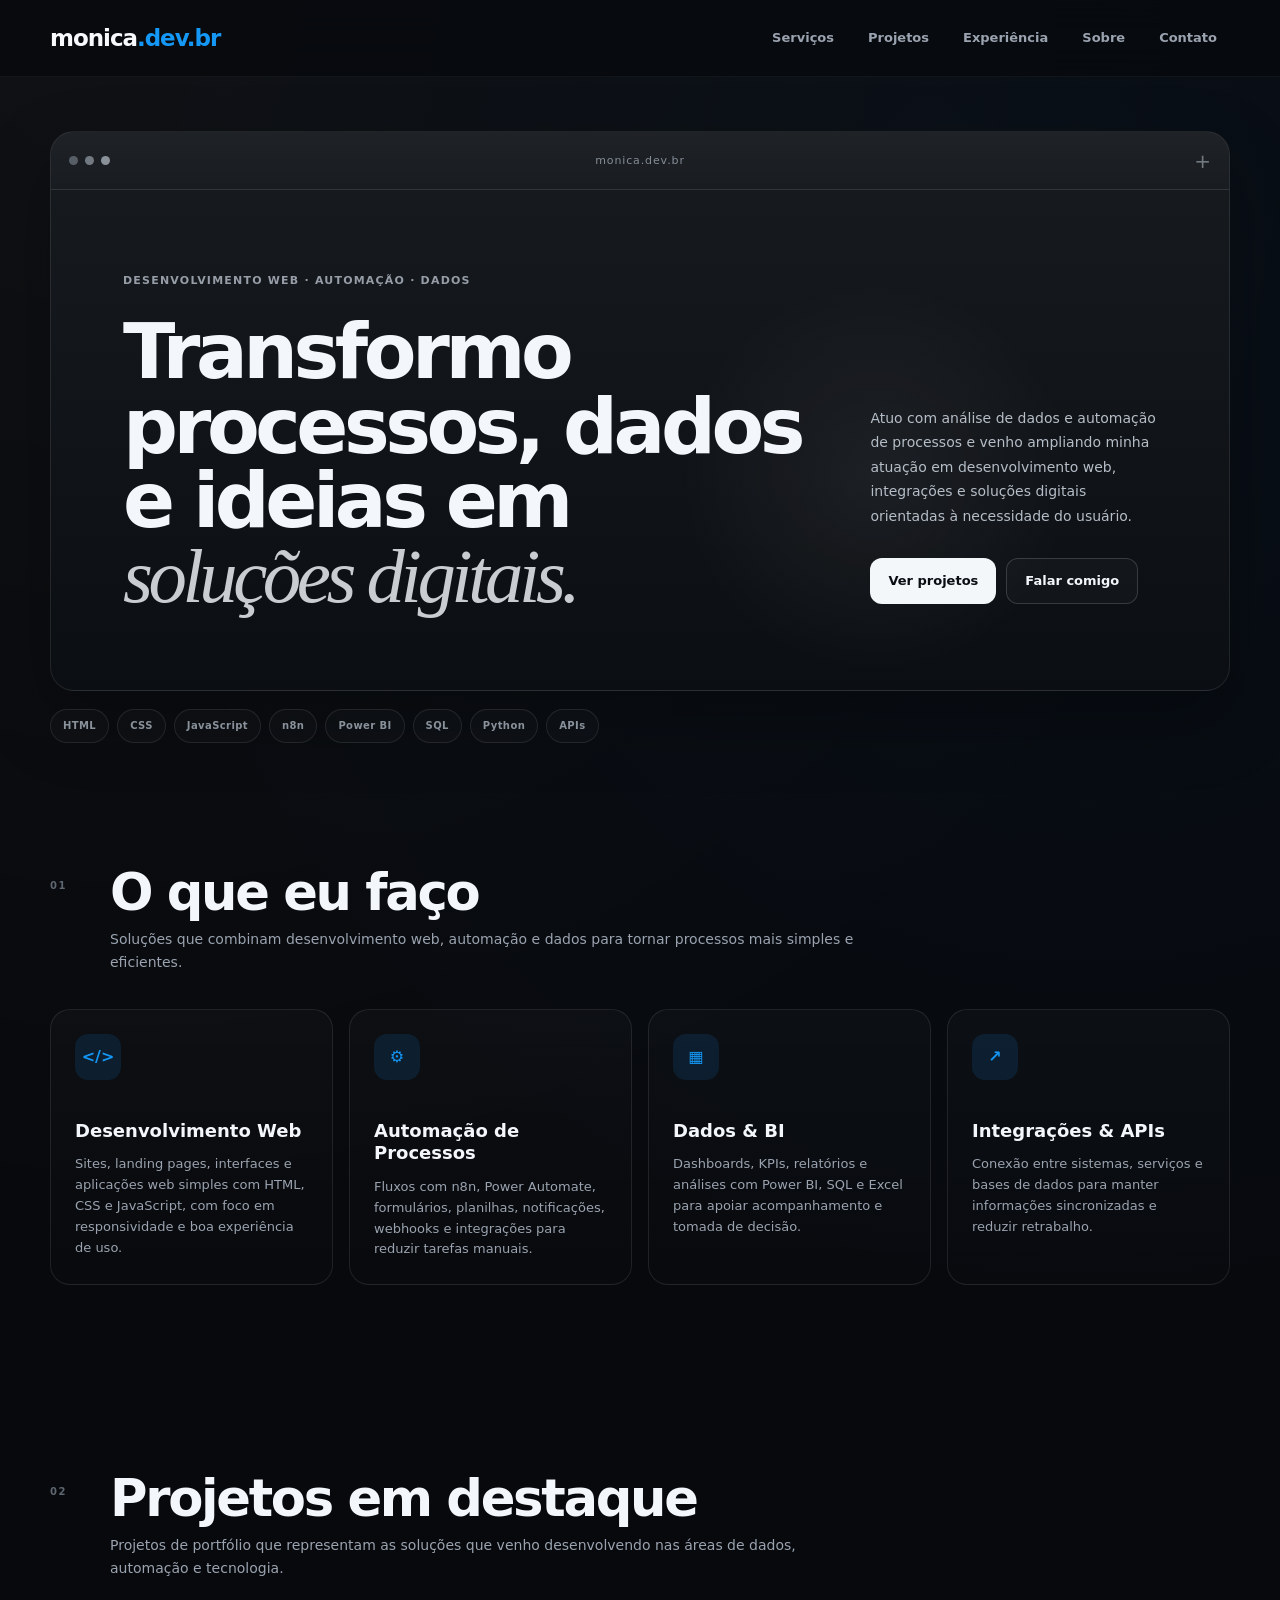
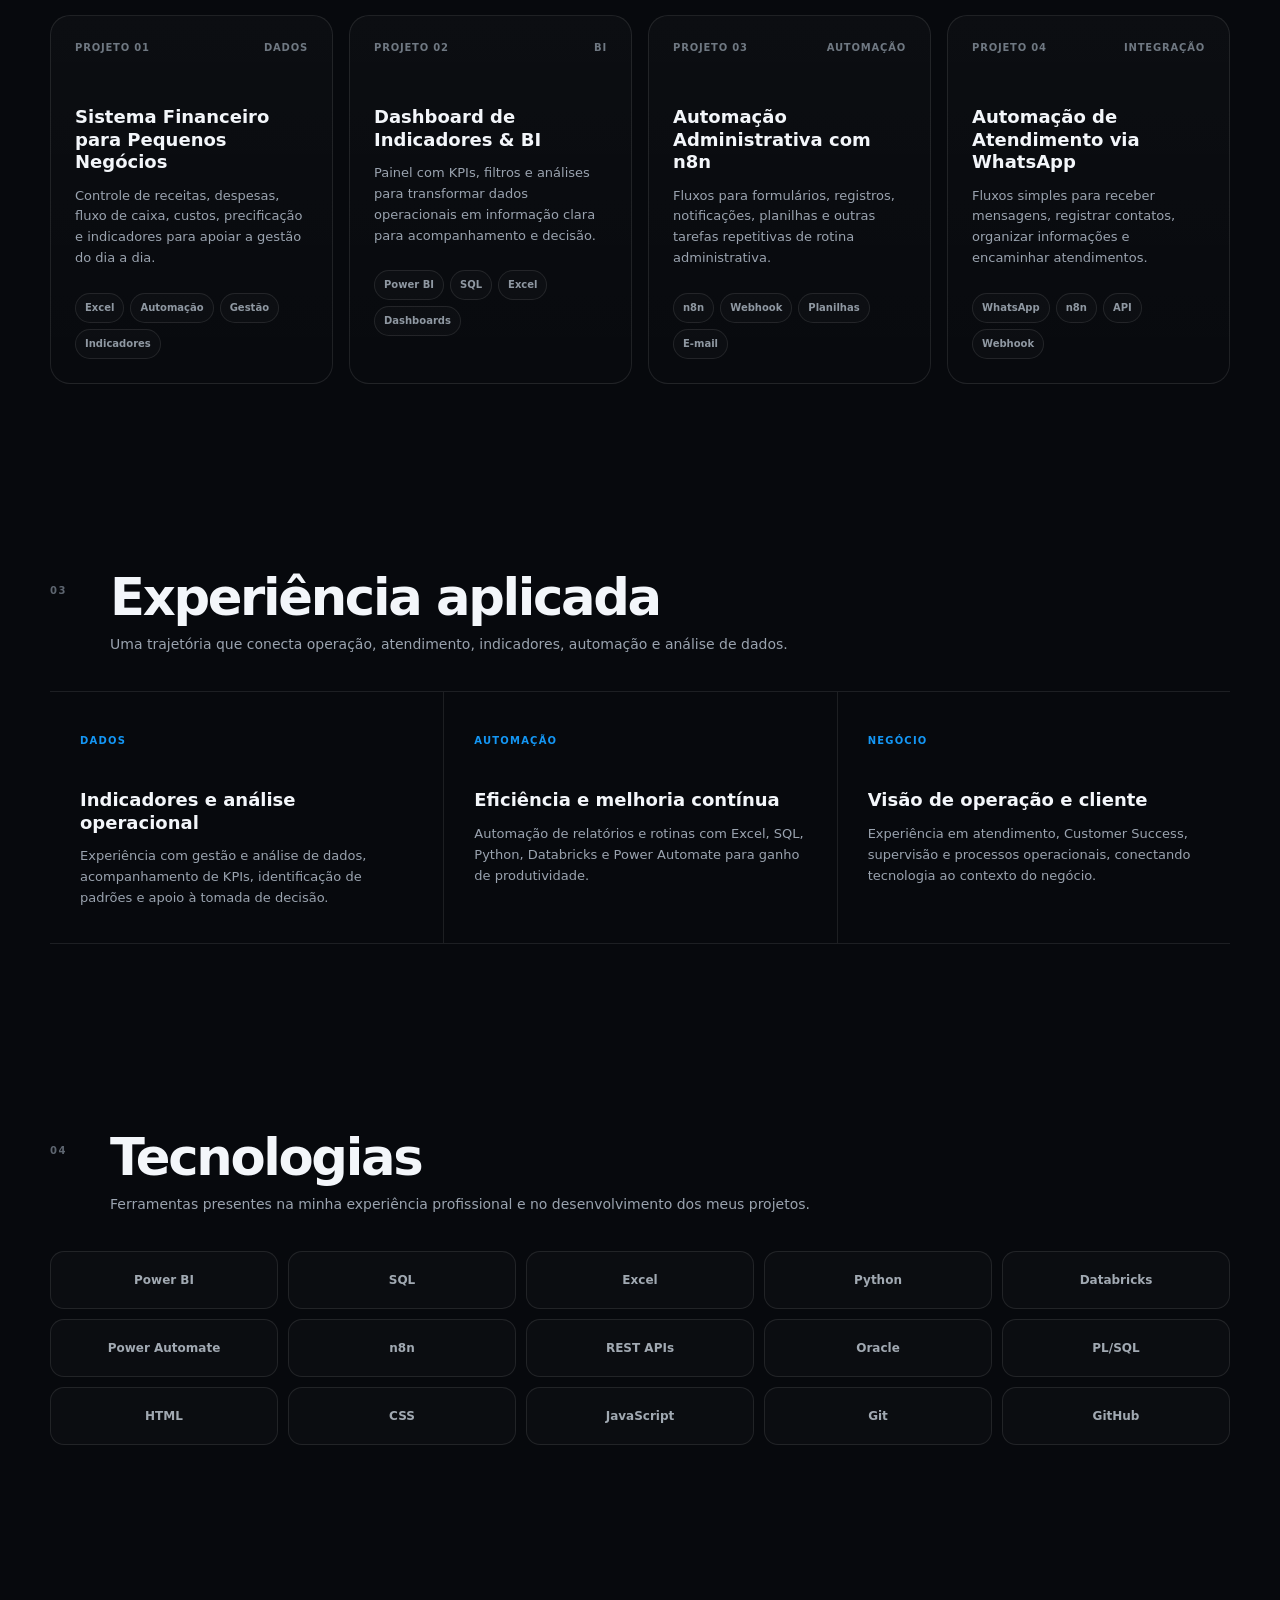
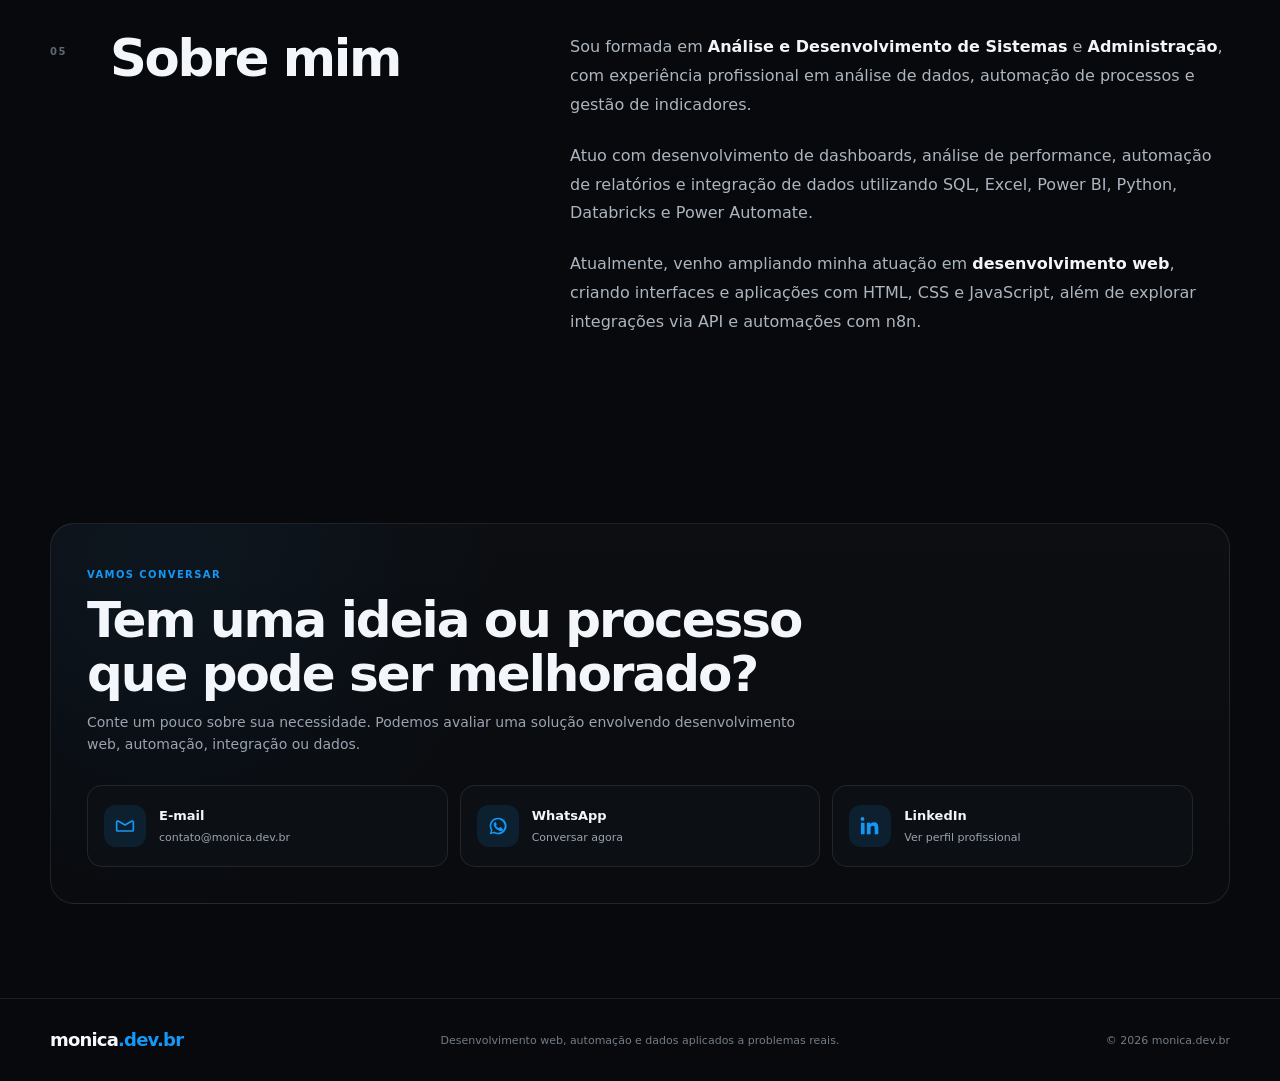
==== index.html @ d9916e22 "Add files via upload" ====
<!doctype html>
<html lang="pt-BR">
<head>
  <meta charset="utf-8">
  <meta name="viewport" content="width=device-width, initial-scale=1">
  <meta name="theme-color" content="#07090d">
  <meta name="description" content="Portfólio de Monica Ribeiro — desenvolvimento web, automação, dados, BI e integrações digitais.">
  <meta name="robots" content="index,follow">
  <meta property="og:title" content="monica.dev.br — Desenvolvimento Web, Automação & Dados">
  <meta property="og:description" content="Soluções digitais com desenvolvimento web, automação, dados e integrações.">
  <meta property="og:type" content="website">
  <meta property="og:url" content="https://monica.dev.br/">
  <title>monica.dev.br — Desenvolvimento Web, Automação & Dados</title>
  <link rel="icon" href="assets/favicon.svg" type="image/svg+xml">
  <link rel="stylesheet" href="styles.css">
</head>

<body>
  <header class="site-header">
    <div class="container nav-wrap">
      <a class="logo" href="#inicio" aria-label="monica.dev.br">
        <span>monica</span><strong>.dev.br</strong>
      </a>

      <nav class="nav" aria-label="Navegação principal">
        <a href="#servicos">Serviços</a>
        <a href="#projetos">Projetos</a>
        <a href="#experiencia">Experiência</a>
        <a href="#sobre">Sobre</a>
        <a href="#contato">Contato</a>
      </nav>

      <button class="menu-button" type="button" aria-label="Abrir menu" aria-expanded="false">
        <span></span><span></span>
      </button>
    </div>
  </header>

  <main>
    <section class="hero" id="inicio">
      <div class="container">
        <div class="hero-shell">
          <div class="hero-topbar">
            <div class="window-dots" aria-hidden="true">
              <span></span><span></span><span></span>
            </div>
            <span class="hero-domain">monica.dev.br</span>
            <span class="hero-symbol">+</span>
          </div>

          <div class="hero-content">
            <div class="hero-copy">
              <span class="eyebrow">DESENVOLVIMENTO WEB · AUTOMAÇÃO · DADOS</span>
              <h1>Transformo processos, dados e ideias em <em>soluções digitais.</em></h1>
            </div>

            <div class="hero-side">
              <p>
                Atuo com análise de dados e automação de processos e venho ampliando
                minha atuação em desenvolvimento web, integrações e soluções digitais
                orientadas à necessidade do usuário.
              </p>

              <div class="hero-actions">
                <a class="button primary" href="#projetos">Ver projetos</a>
                <a class="button secondary" href="#contato">Falar comigo</a>
              </div>
            </div>
          </div>
        </div>

        <div class="tech-strip" aria-label="Tecnologias principais">
          <span>HTML</span>
          <span>CSS</span>
          <span>JavaScript</span>
          <span>n8n</span>
          <span>Power BI</span>
          <span>SQL</span>
          <span>Python</span>
          <span>APIs</span>
        </div>
      </div>
    </section>

    <section class="section" id="servicos">
      <div class="container">
        <div class="section-heading">
          <span class="section-number">01</span>
          <div>
            <h2>O que eu faço</h2>
            <p>
              Soluções que combinam desenvolvimento web, automação e dados
              para tornar processos mais simples e eficientes.
            </p>
          </div>
        </div>

        <div class="service-grid">
          <article class="service-card">
            <div class="service-icon">&lt;/&gt;</div>
            <h3>Desenvolvimento Web</h3>
            <p>
              Sites, landing pages, interfaces e aplicações web simples com HTML,
              CSS e JavaScript, com foco em responsividade e boa experiência de uso.
            </p>
          </article>

          <article class="service-card">
            <div class="service-icon">⚙</div>
            <h3>Automação de Processos</h3>
            <p>
              Fluxos com n8n, Power Automate, formulários, planilhas, notificações,
              webhooks e integrações para reduzir tarefas manuais.
            </p>
          </article>

          <article class="service-card">
            <div class="service-icon">▦</div>
            <h3>Dados & BI</h3>
            <p>
              Dashboards, KPIs, relatórios e análises com Power BI, SQL e Excel
              para apoiar acompanhamento e tomada de decisão.
            </p>
          </article>

          <article class="service-card">
            <div class="service-icon">↗</div>
            <h3>Integrações & APIs</h3>
            <p>
              Conexão entre sistemas, serviços e bases de dados para manter
              informações sincronizadas e reduzir retrabalho.
            </p>
          </article>
        </div>
      </div>
    </section>

    <section class="section" id="projetos">
      <div class="container">
        <div class="section-heading">
          <span class="section-number">02</span>
          <div>
            <h2>Projetos em destaque</h2>
            <p>
              Projetos de portfólio que representam as soluções que venho
              desenvolvendo nas áreas de dados, automação e tecnologia.
            </p>
          </div>
        </div>

        <div class="project-grid">
          <article class="project-card">
            <div class="project-meta">
              <span>Projeto 01</span>
              <span>Dados</span>
            </div>
            <h3>Sistema Financeiro para Pequenos Negócios</h3>
            <p>
              Controle de receitas, despesas, fluxo de caixa, custos,
              precificação e indicadores para apoiar a gestão do dia a dia.
            </p>
            <div class="tags">
              <span>Excel</span><span>Automação</span><span>Gestão</span><span>Indicadores</span>
            </div>
          </article>

          <article class="project-card">
            <div class="project-meta">
              <span>Projeto 02</span>
              <span>BI</span>
            </div>
            <h3>Dashboard de Indicadores & BI</h3>
            <p>
              Painel com KPIs, filtros e análises para transformar dados
              operacionais em informação clara para acompanhamento e decisão.
            </p>
            <div class="tags">
              <span>Power BI</span><span>SQL</span><span>Excel</span><span>Dashboards</span>
            </div>
          </article>

          <article class="project-card">
            <div class="project-meta">
              <span>Projeto 03</span>
              <span>Automação</span>
            </div>
            <h3>Automação Administrativa com n8n</h3>
            <p>
              Fluxos para formulários, registros, notificações, planilhas
              e outras tarefas repetitivas de rotina administrativa.
            </p>
            <div class="tags">
              <span>n8n</span><span>Webhook</span><span>Planilhas</span><span>E-mail</span>
            </div>
          </article>

          <article class="project-card">
            <div class="project-meta">
              <span>Projeto 04</span>
              <span>Integração</span>
            </div>
            <h3>Automação de Atendimento via WhatsApp</h3>
            <p>
              Fluxos simples para receber mensagens, registrar contatos,
              organizar informações e encaminhar atendimentos.
            </p>
            <div class="tags">
              <span>WhatsApp</span><span>n8n</span><span>API</span><span>Webhook</span>
            </div>
          </article>
        </div>
      </div>
    </section>

    <section class="section" id="experiencia">
      <div class="container">
        <div class="section-heading">
          <span class="section-number">03</span>
          <div>
            <h2>Experiência aplicada</h2>
            <p>
              Uma trajetória que conecta operação, atendimento,
              indicadores, automação e análise de dados.
            </p>
          </div>
        </div>

        <div class="experience-grid">
          <article>
            <span class="experience-label">Dados</span>
            <h3>Indicadores e análise operacional</h3>
            <p>
              Experiência com gestão e análise de dados, acompanhamento de KPIs,
              identificação de padrões e apoio à tomada de decisão.
            </p>
          </article>

          <article>
            <span class="experience-label">Automação</span>
            <h3>Eficiência e melhoria contínua</h3>
            <p>
              Automação de relatórios e rotinas com Excel, SQL, Python,
              Databricks e Power Automate para ganho de produtividade.
            </p>
          </article>

          <article>
            <span class="experience-label">Negócio</span>
            <h3>Visão de operação e cliente</h3>
            <p>
              Experiência em atendimento, Customer Success, supervisão
              e processos operacionais, conectando tecnologia ao contexto do negócio.
            </p>
          </article>
        </div>
      </div>
    </section>

    <section class="section" id="tecnologias">
      <div class="container">
        <div class="section-heading">
          <span class="section-number">04</span>
          <div>
            <h2>Tecnologias</h2>
            <p>
              Ferramentas presentes na minha experiência profissional
              e no desenvolvimento dos meus projetos.
            </p>
          </div>
        </div>

        <div class="tech-grid">
          <span>Power BI</span>
          <span>SQL</span>
          <span>Excel</span>
          <span>Python</span>
          <span>Databricks</span>
          <span>Power Automate</span>
          <span>n8n</span>
          <span>REST APIs</span>
          <span>Oracle</span>
          <span>PL/SQL</span>
          <span>HTML</span>
          <span>CSS</span>
          <span>JavaScript</span>
          <span>Git</span>
          <span>GitHub</span>
        </div>
      </div>
    </section>

    <section class="section" id="sobre">
      <div class="container about-grid">
        <div class="section-heading about-heading">
          <span class="section-number">05</span>
          <div>
            <h2>Sobre mim</h2>
          </div>
        </div>

        <div class="about-copy">
          <p>
            Sou formada em <strong>Análise e Desenvolvimento de Sistemas</strong>
            e <strong>Administração</strong>, com experiência profissional em análise
            de dados, automação de processos e gestão de indicadores.
          </p>

          <p>
            Atuo com desenvolvimento de dashboards, análise de performance,
            automação de relatórios e integração de dados utilizando SQL, Excel,
            Power BI, Python, Databricks e Power Automate.
          </p>

          <p>
            Atualmente, venho ampliando minha atuação em
            <strong>desenvolvimento web</strong>, criando interfaces e aplicações
            com HTML, CSS e JavaScript, além de explorar integrações via API
            e automações com n8n.
          </p>
        </div>
      </div>
    </section>

    <section class="section contact-section" id="contato">
      <div class="container">
        <div class="contact-panel">
          <div class="contact-copy">
            <span class="contact-kicker">VAMOS CONVERSAR</span>
            <h2>Tem uma ideia ou processo que pode ser melhorado?</h2>
            <p>
              Conte um pouco sobre sua necessidade. Podemos avaliar uma solução
              envolvendo desenvolvimento web, automação, integração ou dados.
            </p>
          </div>

          <div class="contact-grid">
            <a class="contact-card" href="mailto:contato@monica.dev.br">
              <span class="contact-icon" aria-hidden="true">
                <svg viewBox="0 0 24 24">
                  <path d="M3 5h18a2 2 0 0 1 2 2v10a2 2 0 0 1-2 2H3a2 2 0 0 1-2-2V7a2 2 0 0 1 2-2Zm9 7L3.8 7.1a.5.5 0 0 0-.8.4V17h18V7.5a.5.5 0 0 0-.8-.4L12 12Zm0-2.3L19.8 5H4.2L12 9.7Z"/>
                </svg>
              </span>
              <span>
                <strong>E-mail</strong>
                <small>contato@monica.dev.br</small>
              </span>
            </a>

            <a class="contact-card" href="https://wa.me/5511998939919" target="_blank" rel="noopener noreferrer">
              <span class="contact-icon" aria-hidden="true">
                <svg viewBox="0 0 24 24">
                  <path d="M12 2a9.9 9.9 0 0 0-8.5 15L2 22l5.2-1.4A10 10 0 1 0 12 2Zm0 18a8 8 0 0 1-4.1-1.1l-.3-.2-3 .8.8-2.9-.2-.3A8 8 0 1 1 12 20Zm4.4-6c-.2-.1-1.4-.7-1.7-.8-.2-.1-.4-.1-.6.2-.2.3-.6.8-.8 1-.1.2-.3.2-.5.1-.2-.1-1-.4-1.9-1.2-.7-.6-1.2-1.4-1.3-1.6-.1-.2 0-.4.1-.5l.4-.4.3-.5c.1-.2 0-.4 0-.5l-.8-1.9c-.2-.5-.4-.4-.6-.4h-.5c-.2 0-.5.1-.7.3-.2.3-1 1-1 2.4s1 2.8 1.1 3c.1.2 2 3 4.8 4.2.7.3 1.2.5 1.6.6.7.2 1.3.2 1.8.1.6-.1 1.4-.6 1.6-1.1.2-.6.2-1 .1-1.1-.1-.1-.3-.2-.5-.3Z"/>
                </svg>
              </span>
              <span>
                <strong>WhatsApp</strong>
                <small>Conversar agora</small>
              </span>
            </a>

            <a class="contact-card" href="https://www.linkedin.com/in/monicaprribeiro" target="_blank" rel="noopener noreferrer">
              <span class="contact-icon" aria-hidden="true">
                <svg viewBox="0 0 24 24">
                  <path d="M5.3 3.5A2.3 2.3 0 1 1 .7 3.5a2.3 2.3 0 0 1 4.6 0ZM1.1 8h4.4v14H1.1V8Zm7.1 0h4.2v1.9h.1c.6-1.1 2-2.3 4.2-2.3 4.5 0 5.3 3 5.3 6.8V22h-4.4v-6.7c0-1.6 0-3.7-2.3-3.7s-2.6 1.8-2.6 3.6V22H8.2V8Z"/>
                </svg>
              </span>
              <span>
                <strong>LinkedIn</strong>
                <small>Ver perfil profissional</small>
              </span>
            </a>
          </div>
        </div>
      </div>
    </section>
  </main>

  <footer class="site-footer">
    <div class="container footer-wrap">
      <a class="logo footer-logo" href="#inicio">
        <span>monica</span><strong>.dev.br</strong>
      </a>

      <p>Desenvolvimento web, automação e dados aplicados a problemas reais.</p>
      <p>© <span id="year"></span> monica.dev.br</p>
    </div>
  </footer>

  <script src="script.js"></script>
</body>
</html>
---- styles.css ----
:root {
  --bg: #07090d;
  --bg-soft: #0c1015;
  --panel: #10151c;
  --panel-2: #131922;
  --text: #f3f6fa;
  --muted: #9aa3af;
  --line: rgba(255, 255, 255, 0.09);
  --line-strong: rgba(255, 255, 255, 0.16);
  --blue: #1497f5;
  --blue-soft: rgba(20, 151, 245, 0.12);
  --radius: 20px;
  --shadow: 0 28px 70px rgba(0, 0, 0, 0.28);
}

* {
  box-sizing: border-box;
}

html {
  scroll-behavior: smooth;
}

body {
  margin: 0;
  font-family: Inter, ui-sans-serif, system-ui, -apple-system, BlinkMacSystemFont, "Segoe UI", sans-serif;
  color: var(--text);
  background:
    radial-gradient(circle at 10% 0%, rgba(255,255,255,.035), transparent 28%),
    radial-gradient(circle at 85% 8%, rgba(20,151,245,.045), transparent 24%),
    var(--bg);
  line-height: 1.6;
}

a {
  color: inherit;
}

img,
svg {
  display: block;
}

.container {
  width: min(1180px, calc(100% - 40px));
  margin-inline: auto;
}

.site-header {
  position: sticky;
  top: 0;
  z-index: 50;
  background: rgba(7, 9, 13, 0.78);
  backdrop-filter: blur(18px);
  border-bottom: 1px solid rgba(255,255,255,.045);
}

.nav-wrap {
  min-height: 76px;
  display: flex;
  align-items: center;
  justify-content: space-between;
  gap: 24px;
}

.logo {
  display: inline-flex;
  align-items: center;
  text-decoration: none;
  font-size: 23px;
  line-height: 1;
  font-weight: 800;
  letter-spacing: -0.045em;
  white-space: nowrap;
}

.logo span {
  color: #f7f9fb;
}

.logo strong {
  color: var(--blue);
}

.nav {
  display: flex;
  align-items: center;
  gap: 8px;
}

.nav a {
  color: var(--muted);
  text-decoration: none;
  padding: 9px 13px;
  border-radius: 999px;
  font-size: 13px;
  font-weight: 700;
  transition: .2s ease;
}

.nav a:hover {
  color: var(--text);
  background: rgba(255,255,255,.055);
}

.menu-button {
  display: none;
  width: 42px;
  height: 42px;
  border: 1px solid var(--line);
  border-radius: 12px;
  background: transparent;
  padding: 0;
}

.menu-button span {
  width: 16px;
  height: 1.5px;
  background: #fff;
  display: block;
  margin: 5px auto;
}

.hero {
  padding: 54px 0 30px;
}

.hero-shell {
  overflow: hidden;
  min-height: 560px;
  border: 1px solid var(--line);
  border-radius: 24px;
  background:
    radial-gradient(circle at 70% 62%, rgba(255,255,255,.055), transparent 22%),
    linear-gradient(180deg, #171a1f 0%, #0b0e12 100%);
  box-shadow: var(--shadow);
}

.hero-topbar {
  height: 58px;
  display: grid;
  grid-template-columns: 1fr auto 1fr;
  align-items: center;
  padding: 0 18px;
  border-bottom: 1px solid var(--line);
  background: linear-gradient(180deg, rgba(255,255,255,.035), rgba(255,255,255,.01));
}

.window-dots {
  display: flex;
  gap: 7px;
}

.window-dots span {
  width: 9px;
  height: 9px;
  border-radius: 50%;
  background: #585e66;
}

.window-dots span:nth-child(2) {
  background: #727980;
}

.window-dots span:nth-child(3) {
  background: #8a9199;
}

.hero-domain {
  color: #868e98;
  font-size: 11px;
  letter-spacing: .08em;
}

.hero-symbol {
  justify-self: end;
  color: #727981;
  font-size: 20px;
}

.hero-content {
  min-height: 500px;
  padding: 72px;
  display: grid;
  grid-template-columns: minmax(0, 1.55fr) minmax(260px, .65fr);
  gap: 64px;
  align-items: center;
}

.eyebrow {
  display: inline-block;
  margin-bottom: 26px;
  color: #969da7;
  font-size: 11px;
  font-weight: 800;
  letter-spacing: .11em;
}

.hero h1 {
  max-width: 780px;
  margin: 0;
  font-size: clamp(50px, 6vw, 88px);
  line-height: .97;
  letter-spacing: -.058em;
  font-weight: 680;
}

.hero h1 em {
  font-family: Georgia, "Times New Roman", serif;
  font-style: italic;
  font-weight: 500;
  color: #c9cdd2;
}

.hero-side {
  align-self: end;
  padding-bottom: 14px;
}

.hero-side p {
  margin: 0 0 30px;
  color: #b5bdc7;
  font-size: 14px;
  line-height: 1.75;
}

.hero-actions {
  display: flex;
  flex-wrap: wrap;
  gap: 10px;
}

.button {
  min-height: 46px;
  display: inline-flex;
  align-items: center;
  justify-content: center;
  padding: 0 18px;
  border-radius: 12px;
  text-decoration: none;
  font-size: 13px;
  font-weight: 800;
  transition: .2s ease;
}

.button.primary {
  background: #f4f7fa;
  color: #0a0d11;
}

.button.secondary {
  border: 1px solid var(--line-strong);
  background: rgba(255,255,255,.025);
}

.button:hover {
  transform: translateY(-2px);
}

.tech-strip {
  display: flex;
  flex-wrap: wrap;
  gap: 8px;
  margin-top: 18px;
}

.tech-strip span {
  padding: 8px 12px;
  border: 1px solid var(--line);
  border-radius: 999px;
  color: #89919b;
  background: rgba(255,255,255,.018);
  font-size: 10px;
  font-weight: 700;
  letter-spacing: .04em;
}

.section {
  padding: 94px 0;
}

.section-heading {
  display: grid;
  grid-template-columns: 44px minmax(0, 1fr);
  gap: 16px;
  margin-bottom: 36px;
}

.section-number {
  padding-top: 11px;
  color: #5e6670;
  font-size: 10px;
  font-weight: 900;
  letter-spacing: .15em;
}

.section-heading h2 {
  margin: 0 0 10px;
  font-size: clamp(34px, 4vw, 54px);
  line-height: 1;
  letter-spacing: -.045em;
}

.section-heading p {
  max-width: 760px;
  margin: 0;
  color: var(--muted);
  font-size: 14px;
}

.service-grid,
.project-grid {
  display: grid;
  grid-template-columns: repeat(4, minmax(0, 1fr));
  gap: 16px;
}

.service-card,
.project-card {
  min-height: 270px;
  padding: 24px;
  border: 1px solid var(--line);
  border-radius: var(--radius);
  background: linear-gradient(180deg, rgba(255,255,255,.024), rgba(255,255,255,.008));
  transition: transform .2s ease, border-color .2s ease, background .2s ease;
}

.service-card:hover,
.project-card:hover {
  transform: translateY(-4px);
  border-color: var(--line-strong);
  background: rgba(255,255,255,.03);
}

.service-icon {
  width: 46px;
  height: 46px;
  display: grid;
  place-items: center;
  margin-bottom: 40px;
  border-radius: 13px;
  background: var(--blue-soft);
  color: var(--blue);
  font-weight: 900;
}

.service-card h3,
.project-card h3,
.experience-grid h3 {
  margin: 0 0 12px;
  font-size: 18px;
  line-height: 1.25;
}

.service-card p,
.project-card p,
.experience-grid p {
  margin: 0;
  color: var(--muted);
  font-size: 13px;
}

.project-meta {
  display: flex;
  align-items: center;
  justify-content: space-between;
  gap: 12px;
  margin-bottom: 50px;
  color: #6f7882;
  font-size: 10px;
  font-weight: 800;
  letter-spacing: .08em;
  text-transform: uppercase;
}

.tags {
  display: flex;
  flex-wrap: wrap;
  gap: 6px;
  margin-top: 24px;
}

.tags span {
  padding: 6px 9px;
  border: 1px solid var(--line);
  border-radius: 999px;
  color: #8f98a2;
  background: rgba(255,255,255,.018);
  font-size: 10px;
  font-weight: 700;
}

.experience-grid {
  display: grid;
  grid-template-columns: repeat(3, minmax(0, 1fr));
  border-top: 1px solid var(--line);
  border-bottom: 1px solid var(--line);
}

.experience-grid article {
  padding: 34px 30px;
}

.experience-grid article + article {
  border-left: 1px solid var(--line);
}

.experience-label {
  display: inline-block;
  margin-bottom: 40px;
  color: var(--blue);
  font-size: 10px;
  font-weight: 900;
  letter-spacing: .12em;
  text-transform: uppercase;
}

.tech-grid {
  display: grid;
  grid-template-columns: repeat(5, minmax(0, 1fr));
  gap: 10px;
}

.tech-grid span {
  min-height: 58px;
  display: grid;
  place-items: center;
  padding: 10px;
  border: 1px solid var(--line);
  border-radius: 14px;
  color: #a1a9b2;
  background: rgba(255,255,255,.018);
  font-size: 12px;
  font-weight: 800;
}

.about-grid {
  display: grid;
  grid-template-columns: .8fr 1.2fr;
  gap: 80px;
  align-items: start;
}

.about-heading {
  margin-bottom: 0;
}

.about-copy {
  max-width: 780px;
}

.about-copy p {
  margin: 0 0 22px;
  color: #adb5be;
  font-size: 16px;
  line-height: 1.8;
}

.about-copy strong {
  color: #f2f5f8;
}

.contact-section {
  padding-top: 70px;
}

.contact-panel {
  padding: 36px;
  border: 1px solid var(--line);
  border-radius: 24px;
  background:
    radial-gradient(circle at 10% 10%, rgba(20,151,245,.055), transparent 30%),
    linear-gradient(180deg, rgba(255,255,255,.025), rgba(255,255,255,.01));
}

.contact-copy {
  max-width: 760px;
}

.contact-kicker {
  display: inline-block;
  margin-bottom: 10px;
  color: var(--blue);
  font-size: 10px;
  font-weight: 900;
  letter-spacing: .14em;
}

.contact-copy h2 {
  margin: 0 0 10px;
  max-width: 780px;
  font-size: clamp(30px, 4vw, 50px);
  line-height: 1.08;
  letter-spacing: -.04em;
}

.contact-copy p {
  max-width: 720px;
  margin: 0;
  color: var(--muted);
  font-size: 14px;
}

.contact-grid {
  display: grid;
  grid-template-columns: repeat(3, minmax(0, 1fr));
  gap: 12px;
  margin-top: 30px;
}

.contact-card {
  min-height: 82px;
  display: flex;
  align-items: center;
  gap: 13px;
  padding: 15px 16px;
  border: 1px solid var(--line);
  border-radius: 15px;
  background: #0c1015;
  text-decoration: none;
  transition: .2s ease;
}

.contact-card:hover {
  transform: translateY(-2px);
  border-color: var(--line-strong);
  background: #10161d;
}

.contact-icon {
  width: 42px;
  height: 42px;
  flex: 0 0 42px;
  display: grid;
  place-items: center;
  border-radius: 12px;
  background: var(--blue-soft);
  color: var(--blue);
}

.contact-icon svg {
  width: 20px;
  height: 20px;
  fill: currentColor;
}

.contact-card > span:last-child {
  min-width: 0;
  display: flex;
  flex-direction: column;
  gap: 3px;
}

.contact-card strong {
  font-size: 13px;
}

.contact-card small {
  color: var(--muted);
  font-size: 11px;
  overflow-wrap: anywhere;
}

.site-footer {
  padding: 32px 0;
  border-top: 1px solid var(--line);
}

.footer-wrap {
  display: grid;
  grid-template-columns: 1fr auto 1fr;
  gap: 20px;
  align-items: center;
}

.footer-wrap p {
  margin: 0;
  color: #737c86;
  font-size: 11px;
}

.footer-wrap p:last-child {
  justify-self: end;
}

.footer-logo {
  font-size: 18px;
}

@media (max-width: 1080px) {
  .service-grid,
  .project-grid {
    grid-template-columns: repeat(2, minmax(0, 1fr));
  }

  .hero-content {
    padding: 58px 44px;
    grid-template-columns: 1fr;
    gap: 42px;
  }

  .hero-side {
    align-self: auto;
    max-width: 620px;
    padding-bottom: 0;
  }

  .about-grid {
    grid-template-columns: 1fr;
    gap: 30px;
  }

  .tech-grid {
    grid-template-columns: repeat(3, minmax(0, 1fr));
  }
}

@media (max-width: 820px) {
  .nav {
    position: absolute;
    top: 77px;
    left: 20px;
    right: 20px;
    display: none;
    flex-direction: column;
    align-items: stretch;
    padding: 12px;
    border: 1px solid var(--line);
    border-radius: 16px;
    background: rgba(10, 13, 18, .98);
    box-shadow: var(--shadow);
  }

  .nav.open {
    display: flex;
  }

  .nav a {
    padding: 12px 14px;
  }

  .menu-button {
    display: block;
  }

  .experience-grid {
    grid-template-columns: 1fr;
  }

  .experience-grid article + article {
    border-left: 0;
    border-top: 1px solid var(--line);
  }

  .contact-grid {
    grid-template-columns: 1fr;
  }

  .footer-wrap {
    grid-template-columns: 1fr;
    justify-items: start;
  }

  .footer-wrap p:last-child {
    justify-self: start;
  }
}

@media (max-width: 620px) {
  .container {
    width: min(100% - 24px, 1180px);
  }

  .hero {
    padding-top: 24px;
  }

  .hero-shell {
    min-height: 0;
    border-radius: 17px;
  }

  .hero-topbar {
    height: 48px;
  }

  .hero-content {
    min-height: auto;
    padding: 42px 22px 34px;
  }

  .hero h1 {
    font-size: clamp(43px, 13vw, 62px);
  }

  .hero-side p {
    font-size: 13px;
  }

  .section {
    padding: 72px 0;
  }

  .section-heading {
    grid-template-columns: 1fr;
    gap: 7px;
  }

  .section-number {
    padding-top: 0;
  }

  .service-grid,
  .project-grid,
  .tech-grid {
    grid-template-columns: 1fr;
  }

  .service-card,
  .project-card {
    min-height: auto;
  }

  .project-meta {
    margin-bottom: 34px;
  }

  .contact-panel {
    padding: 24px 18px;
  }
}
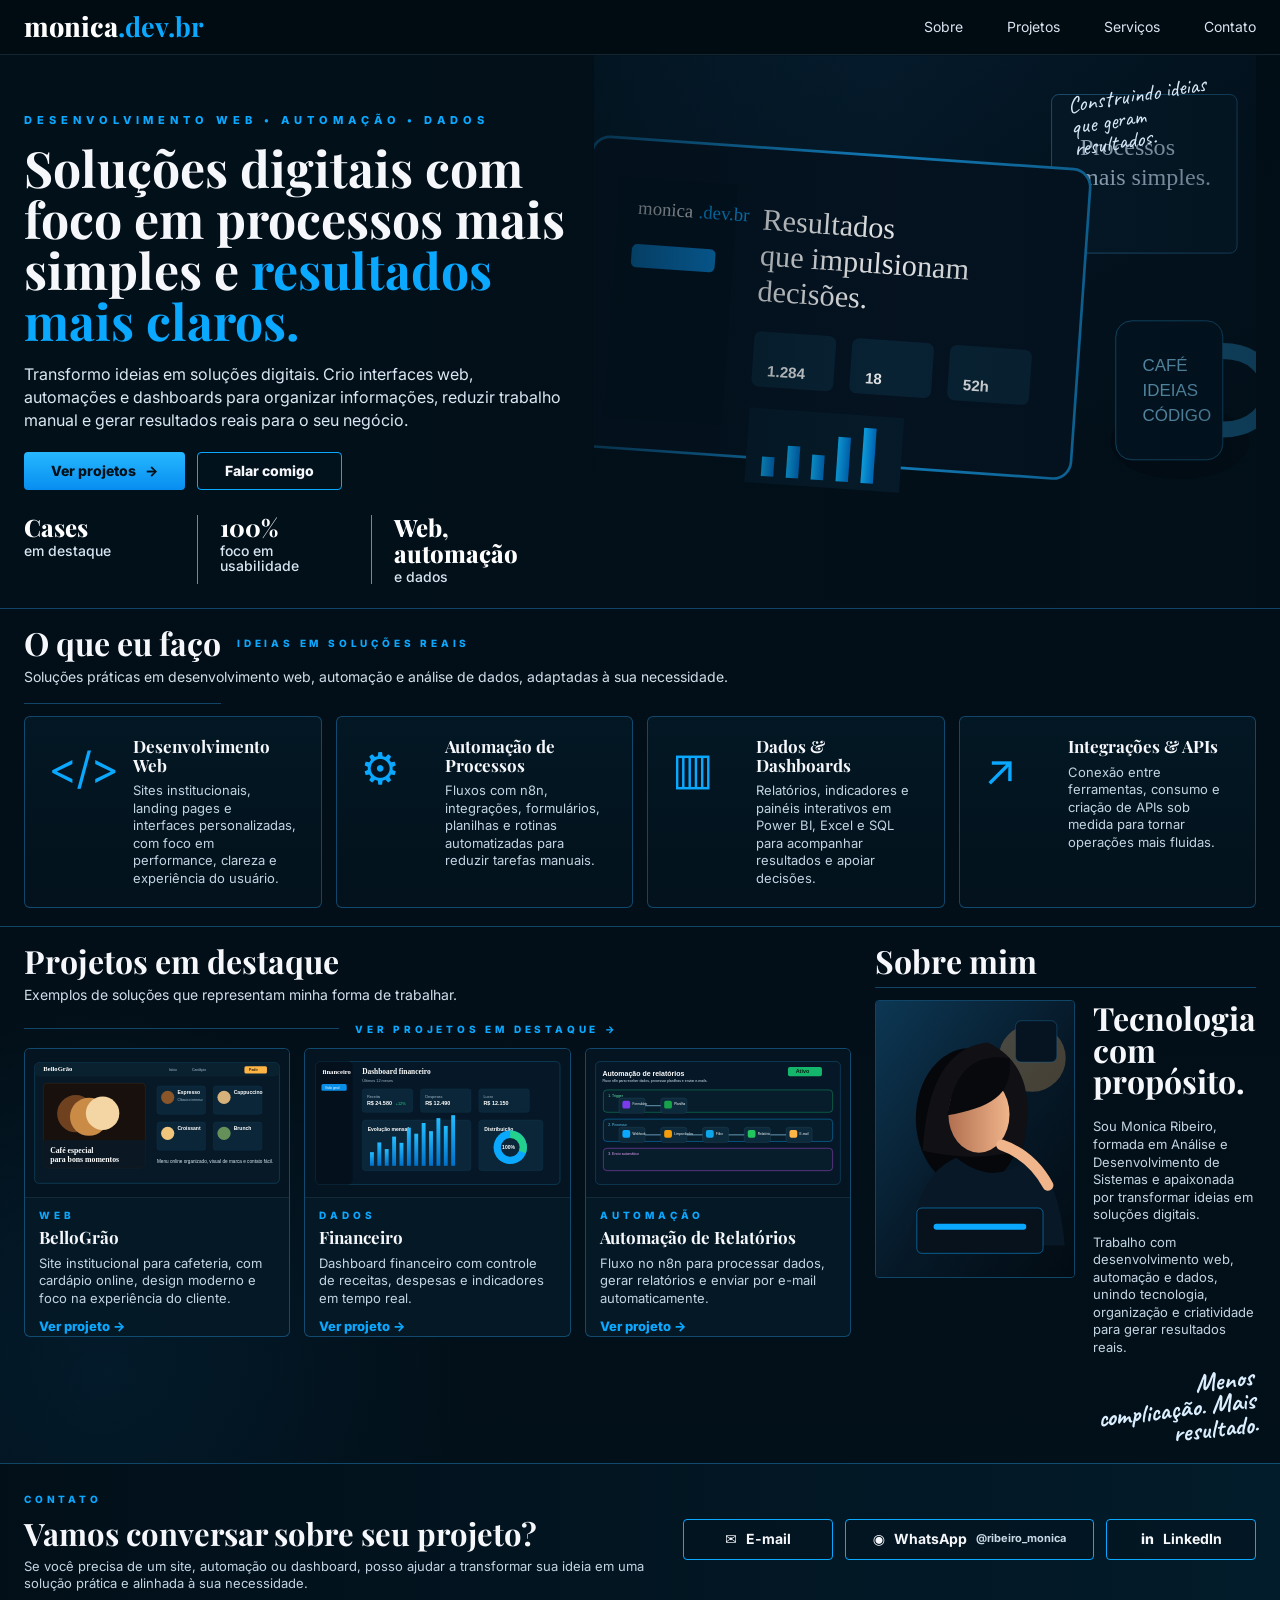
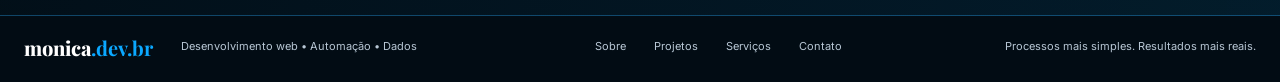
==== commit 369da60b: "Atualiza portfolio e adiciona paginas de projetos" ====
--- a/index.html
+++ b/index.html
@@ -1,391 +1,21 @@
 <!doctype html>
 <html lang="pt-BR">
 <head>
-  <meta charset="utf-8">
-  <meta name="viewport" content="width=device-width, initial-scale=1">
-  <meta name="theme-color" content="#07090d">
-  <meta name="description" content="Portfólio de Monica Ribeiro — desenvolvimento web, automação, dados, BI e integrações digitais.">
-  <meta name="robots" content="index,follow">
-  <meta property="og:title" content="monica.dev.br — Desenvolvimento Web, Automação & Dados">
-  <meta property="og:description" content="Soluções digitais com desenvolvimento web, automação, dados e integrações.">
-  <meta property="og:type" content="website">
-  <meta property="og:url" content="https://monica.dev.br/">
-  <title>monica.dev.br — Desenvolvimento Web, Automação & Dados</title>
-  <link rel="icon" href="assets/favicon.svg" type="image/svg+xml">
-  <link rel="stylesheet" href="styles.css">
+<meta charset="utf-8"><meta name="viewport" content="width=device-width,initial-scale=1"><meta name="theme-color" content="#03111b">
+<meta name="description" content="Portfólio de Monica Ribeiro: desenvolvimento web, automação, dados e soluções digitais.">
+<title>monica.dev.br | Soluções digitais</title>
+<link rel="preconnect" href="https://fonts.googleapis.com"><link rel="preconnect" href="https://fonts.gstatic.com" crossorigin>
+<link href="https://fonts.googleapis.com/css2?family=Caveat:wght@500;700&family=Inter:wght@400;500;600;700;800&family=Playfair+Display:wght@700;800&display=swap" rel="stylesheet">
+<link rel="icon" href="assets/favicon.svg" type="image/svg+xml"><link rel="stylesheet" href="styles.css">
 </head>
-
 <body>
-  <header class="site-header">
-    <div class="container nav-wrap">
-      <a class="logo" href="#inicio" aria-label="monica.dev.br">
-        <span>monica</span><strong>.dev.br</strong>
-      </a>
-
-      <nav class="nav" aria-label="Navegação principal">
-        <a href="#servicos">Serviços</a>
-        <a href="#projetos">Projetos</a>
-        <a href="#experiencia">Experiência</a>
-        <a href="#sobre">Sobre</a>
-        <a href="#contato">Contato</a>
-      </nav>
-
-      <button class="menu-button" type="button" aria-label="Abrir menu" aria-expanded="false">
-        <span></span><span></span>
-      </button>
-    </div>
-  </header>
-
-  <main>
-    <section class="hero" id="inicio">
-      <div class="container">
-        <div class="hero-shell">
-          <div class="hero-topbar">
-            <div class="window-dots" aria-hidden="true">
-              <span></span><span></span><span></span>
-            </div>
-            <span class="hero-domain">monica.dev.br</span>
-            <span class="hero-symbol">+</span>
-          </div>
-
-          <div class="hero-content">
-            <div class="hero-copy">
-              <span class="eyebrow">DESENVOLVIMENTO WEB · AUTOMAÇÃO · DADOS</span>
-              <h1>Transformo processos, dados e ideias em <em>soluções digitais.</em></h1>
-            </div>
-
-            <div class="hero-side">
-              <p>
-                Atuo com análise de dados e automação de processos e venho ampliando
-                minha atuação em desenvolvimento web, integrações e soluções digitais
-                orientadas à necessidade do usuário.
-              </p>
-
-              <div class="hero-actions">
-                <a class="button primary" href="#projetos">Ver projetos</a>
-                <a class="button secondary" href="#contato">Falar comigo</a>
-              </div>
-            </div>
-          </div>
-        </div>
-
-        <div class="tech-strip" aria-label="Tecnologias principais">
-          <span>HTML</span>
-          <span>CSS</span>
-          <span>JavaScript</span>
-          <span>n8n</span>
-          <span>Power BI</span>
-          <span>SQL</span>
-          <span>Python</span>
-          <span>APIs</span>
-        </div>
-      </div>
-    </section>
-
-    <section class="section" id="servicos">
-      <div class="container">
-        <div class="section-heading">
-          <span class="section-number">01</span>
-          <div>
-            <h2>O que eu faço</h2>
-            <p>
-              Soluções que combinam desenvolvimento web, automação e dados
-              para tornar processos mais simples e eficientes.
-            </p>
-          </div>
-        </div>
-
-        <div class="service-grid">
-          <article class="service-card">
-            <div class="service-icon">&lt;/&gt;</div>
-            <h3>Desenvolvimento Web</h3>
-            <p>
-              Sites, landing pages, interfaces e aplicações web simples com HTML,
-              CSS e JavaScript, com foco em responsividade e boa experiência de uso.
-            </p>
-          </article>
-
-          <article class="service-card">
-            <div class="service-icon">⚙</div>
-            <h3>Automação de Processos</h3>
-            <p>
-              Fluxos com n8n, Power Automate, formulários, planilhas, notificações,
-              webhooks e integrações para reduzir tarefas manuais.
-            </p>
-          </article>
-
-          <article class="service-card">
-            <div class="service-icon">▦</div>
-            <h3>Dados & BI</h3>
-            <p>
-              Dashboards, KPIs, relatórios e análises com Power BI, SQL e Excel
-              para apoiar acompanhamento e tomada de decisão.
-            </p>
-          </article>
-
-          <article class="service-card">
-            <div class="service-icon">↗</div>
-            <h3>Integrações & APIs</h3>
-            <p>
-              Conexão entre sistemas, serviços e bases de dados para manter
-              informações sincronizadas e reduzir retrabalho.
-            </p>
-          </article>
-        </div>
-      </div>
-    </section>
-
-    <section class="section" id="projetos">
-      <div class="container">
-        <div class="section-heading">
-          <span class="section-number">02</span>
-          <div>
-            <h2>Projetos em destaque</h2>
-            <p>
-              Projetos de portfólio que representam as soluções que venho
-              desenvolvendo nas áreas de dados, automação e tecnologia.
-            </p>
-          </div>
-        </div>
-
-        <div class="project-grid">
-          <article class="project-card">
-            <div class="project-meta">
-              <span>Projeto 01</span>
-              <span>Dados</span>
-            </div>
-            <h3>Sistema Financeiro para Pequenos Negócios</h3>
-            <p>
-              Controle de receitas, despesas, fluxo de caixa, custos,
-              precificação e indicadores para apoiar a gestão do dia a dia.
-            </p>
-            <div class="tags">
-              <span>Excel</span><span>Automação</span><span>Gestão</span><span>Indicadores</span>
-            </div>
-          </article>
-
-          <article class="project-card">
-            <div class="project-meta">
-              <span>Projeto 02</span>
-              <span>BI</span>
-            </div>
-            <h3>Dashboard de Indicadores & BI</h3>
-            <p>
-              Painel com KPIs, filtros e análises para transformar dados
-              operacionais em informação clara para acompanhamento e decisão.
-            </p>
-            <div class="tags">
-              <span>Power BI</span><span>SQL</span><span>Excel</span><span>Dashboards</span>
-            </div>
-          </article>
-
-          <article class="project-card">
-            <div class="project-meta">
-              <span>Projeto 03</span>
-              <span>Automação</span>
-            </div>
-            <h3>Automação Administrativa com n8n</h3>
-            <p>
-              Fluxos para formulários, registros, notificações, planilhas
-              e outras tarefas repetitivas de rotina administrativa.
-            </p>
-            <div class="tags">
-              <span>n8n</span><span>Webhook</span><span>Planilhas</span><span>E-mail</span>
-            </div>
-          </article>
-
-          <article class="project-card">
-            <div class="project-meta">
-              <span>Projeto 04</span>
-              <span>Integração</span>
-            </div>
-            <h3>Automação de Atendimento via WhatsApp</h3>
-            <p>
-              Fluxos simples para receber mensagens, registrar contatos,
-              organizar informações e encaminhar atendimentos.
-            </p>
-            <div class="tags">
-              <span>WhatsApp</span><span>n8n</span><span>API</span><span>Webhook</span>
-            </div>
-          </article>
-        </div>
-      </div>
-    </section>
-
-    <section class="section" id="experiencia">
-      <div class="container">
-        <div class="section-heading">
-          <span class="section-number">03</span>
-          <div>
-            <h2>Experiência aplicada</h2>
-            <p>
-              Uma trajetória que conecta operação, atendimento,
-              indicadores, automação e análise de dados.
-            </p>
-          </div>
-        </div>
-
-        <div class="experience-grid">
-          <article>
-            <span class="experience-label">Dados</span>
-            <h3>Indicadores e análise operacional</h3>
-            <p>
-              Experiência com gestão e análise de dados, acompanhamento de KPIs,
-              identificação de padrões e apoio à tomada de decisão.
-            </p>
-          </article>
-
-          <article>
-            <span class="experience-label">Automação</span>
-            <h3>Eficiência e melhoria contínua</h3>
-            <p>
-              Automação de relatórios e rotinas com Excel, SQL, Python,
-              Databricks e Power Automate para ganho de produtividade.
-            </p>
-          </article>
-
-          <article>
-            <span class="experience-label">Negócio</span>
-            <h3>Visão de operação e cliente</h3>
-            <p>
-              Experiência em atendimento, Customer Success, supervisão
-              e processos operacionais, conectando tecnologia ao contexto do negócio.
-            </p>
-          </article>
-        </div>
-      </div>
-    </section>
-
-    <section class="section" id="tecnologias">
-      <div class="container">
-        <div class="section-heading">
-          <span class="section-number">04</span>
-          <div>
-            <h2>Tecnologias</h2>
-            <p>
-              Ferramentas presentes na minha experiência profissional
-              e no desenvolvimento dos meus projetos.
-            </p>
-          </div>
-        </div>
-
-        <div class="tech-grid">
-          <span>Power BI</span>
-          <span>SQL</span>
-          <span>Excel</span>
-          <span>Python</span>
-          <span>Databricks</span>
-          <span>Power Automate</span>
-          <span>n8n</span>
-          <span>REST APIs</span>
-          <span>Oracle</span>
-          <span>PL/SQL</span>
-          <span>HTML</span>
-          <span>CSS</span>
-          <span>JavaScript</span>
-          <span>Git</span>
-          <span>GitHub</span>
-        </div>
-      </div>
-    </section>
-
-    <section class="section" id="sobre">
-      <div class="container about-grid">
-        <div class="section-heading about-heading">
-          <span class="section-number">05</span>
-          <div>
-            <h2>Sobre mim</h2>
-          </div>
-        </div>
-
-        <div class="about-copy">
-          <p>
-            Sou formada em <strong>Análise e Desenvolvimento de Sistemas</strong>
-            e <strong>Administração</strong>, com experiência profissional em análise
-            de dados, automação de processos e gestão de indicadores.
-          </p>
-
-          <p>
-            Atuo com desenvolvimento de dashboards, análise de performance,
-            automação de relatórios e integração de dados utilizando SQL, Excel,
-            Power BI, Python, Databricks e Power Automate.
-          </p>
-
-          <p>
-            Atualmente, venho ampliando minha atuação em
-            <strong>desenvolvimento web</strong>, criando interfaces e aplicações
-            com HTML, CSS e JavaScript, além de explorar integrações via API
-            e automações com n8n.
-          </p>
-        </div>
-      </div>
-    </section>
-
-    <section class="section contact-section" id="contato">
-      <div class="container">
-        <div class="contact-panel">
-          <div class="contact-copy">
-            <span class="contact-kicker">VAMOS CONVERSAR</span>
-            <h2>Tem uma ideia ou processo que pode ser melhorado?</h2>
-            <p>
-              Conte um pouco sobre sua necessidade. Podemos avaliar uma solução
-              envolvendo desenvolvimento web, automação, integração ou dados.
-            </p>
-          </div>
-
-          <div class="contact-grid">
-            <a class="contact-card" href="mailto:contato@monica.dev.br">
-              <span class="contact-icon" aria-hidden="true">
-                <svg viewBox="0 0 24 24">
-                  <path d="M3 5h18a2 2 0 0 1 2 2v10a2 2 0 0 1-2 2H3a2 2 0 0 1-2-2V7a2 2 0 0 1 2-2Zm9 7L3.8 7.1a.5.5 0 0 0-.8.4V17h18V7.5a.5.5 0 0 0-.8-.4L12 12Zm0-2.3L19.8 5H4.2L12 9.7Z"/>
-                </svg>
-              </span>
-              <span>
-                <strong>E-mail</strong>
-                <small>contato@monica.dev.br</small>
-              </span>
-            </a>
-
-            <a class="contact-card" href="https://wa.me/5511998939919" target="_blank" rel="noopener noreferrer">
-              <span class="contact-icon" aria-hidden="true">
-                <svg viewBox="0 0 24 24">
-                  <path d="M12 2a9.9 9.9 0 0 0-8.5 15L2 22l5.2-1.4A10 10 0 1 0 12 2Zm0 18a8 8 0 0 1-4.1-1.1l-.3-.2-3 .8.8-2.9-.2-.3A8 8 0 1 1 12 20Zm4.4-6c-.2-.1-1.4-.7-1.7-.8-.2-.1-.4-.1-.6.2-.2.3-.6.8-.8 1-.1.2-.3.2-.5.1-.2-.1-1-.4-1.9-1.2-.7-.6-1.2-1.4-1.3-1.6-.1-.2 0-.4.1-.5l.4-.4.3-.5c.1-.2 0-.4 0-.5l-.8-1.9c-.2-.5-.4-.4-.6-.4h-.5c-.2 0-.5.1-.7.3-.2.3-1 1-1 2.4s1 2.8 1.1 3c.1.2 2 3 4.8 4.2.7.3 1.2.5 1.6.6.7.2 1.3.2 1.8.1.6-.1 1.4-.6 1.6-1.1.2-.6.2-1 .1-1.1-.1-.1-.3-.2-.5-.3Z"/>
-                </svg>
-              </span>
-              <span>
-                <strong>WhatsApp</strong>
-                <small>Conversar agora</small>
-              </span>
-            </a>
-
-            <a class="contact-card" href="https://www.linkedin.com/in/monicaprribeiro" target="_blank" rel="noopener noreferrer">
-              <span class="contact-icon" aria-hidden="true">
-                <svg viewBox="0 0 24 24">
-                  <path d="M5.3 3.5A2.3 2.3 0 1 1 .7 3.5a2.3 2.3 0 0 1 4.6 0ZM1.1 8h4.4v14H1.1V8Zm7.1 0h4.2v1.9h.1c.6-1.1 2-2.3 4.2-2.3 4.5 0 5.3 3 5.3 6.8V22h-4.4v-6.7c0-1.6 0-3.7-2.3-3.7s-2.6 1.8-2.6 3.6V22H8.2V8Z"/>
-                </svg>
-              </span>
-              <span>
-                <strong>LinkedIn</strong>
-                <small>Ver perfil profissional</small>
-              </span>
-            </a>
-          </div>
-        </div>
-      </div>
-    </section>
-  </main>
-
-  <footer class="site-footer">
-    <div class="container footer-wrap">
-      <a class="logo footer-logo" href="#inicio">
-        <span>monica</span><strong>.dev.br</strong>
-      </a>
-
-      <p>Desenvolvimento web, automação e dados aplicados a problemas reais.</p>
-      <p>© <span id="year"></span> monica.dev.br</p>
-    </div>
-  </footer>
-
-  <script src="script.js"></script>
-</body>
-</html>
+<header class="site-header"><div class="container nav-wrap"><a class="logo" href="#inicio"><span>monica</span><strong>.dev.br</strong></a><nav class="nav" aria-label="Navegação principal"><a href="#sobre">Sobre</a><a href="#projetos">Projetos</a><a href="#servicos">Serviços</a><a href="#contato">Contato</a></nav><button class="menu-button" type="button" aria-label="Abrir menu" aria-expanded="false"><span></span><span></span></button></div></header>
+<main>
+<section class="hero" id="inicio"><div class="container hero-grid"><div class="hero-copy"><span class="eyebrow">Desenvolvimento web • automação • dados</span><h1>Soluções digitais com foco em processos mais simples e <em>resultados mais claros.</em></h1><p>Transformo ideias em soluções digitais. Crio interfaces web, automações e dashboards para organizar informações, reduzir trabalho manual e gerar resultados reais para o seu negócio.</p><div class="hero-actions"><a class="button primary" href="#projetos">Ver projetos <span>→</span></a><a class="button ghost" href="#contato">Falar comigo</a></div><div class="hero-stats"><strong><span>Cases</span> em destaque</strong><strong><span>100%</span> foco em usabilidade</strong><strong><span>Web, automação</span> e dados</strong></div></div><div class="hero-visual"><img src="assets/hero-desk.svg" alt=""><p class="hand-note">Construindo ideias que geram resultados.</p></div></div></section>
+<section class="section compact" id="servicos"><div class="container"><div class="section-title"><h2>O que eu faço</h2><span>Ideias em soluções reais</span><p>Soluções práticas em desenvolvimento web, automação e análise de dados, adaptadas à sua necessidade.</p></div><div class="service-grid"><article class="service-card"><div class="service-icon">&lt;/&gt;</div><div><h3>Desenvolvimento Web</h3><p>Sites institucionais, landing pages e interfaces personalizadas, com foco em performance, clareza e experiência do usuário.</p></div></article><article class="service-card"><div class="service-icon">⚙</div><div><h3>Automação de Processos</h3><p>Fluxos com n8n, integrações, formulários, planilhas e rotinas automatizadas para reduzir tarefas manuais.</p></div></article><article class="service-card"><div class="service-icon">▥</div><div><h3>Dados & Dashboards</h3><p>Relatórios, indicadores e painéis interativos em Power BI, Excel e SQL para acompanhar resultados e apoiar decisões.</p></div></article><article class="service-card"><div class="service-icon">↗</div><div><h3>Integrações & APIs</h3><p>Conexão entre ferramentas, consumo e criação de APIs sob medida para tornar operações mais fluidas.</p></div></article></div></div></section>
+<section class="section projects-section" id="projetos"><div class="container projects-layout"><div class="projects-main"><div class="section-title"><h2>Projetos em destaque</h2><a href="#projetos">Ver projetos em destaque <span>→</span></a><p>Exemplos de soluções que representam minha forma de trabalhar.</p></div><div class="project-grid"><article class="project-card"><img src="assets/project-bellograo.svg" alt="Página de cafeteria com cardápio online"><span>Web</span><h3>BelloGrão</h3><p>Site institucional para cafeteria, com cardápio online, design moderno e foco na experiência do cliente.</p><a href="projetos/bellograo.html">Ver projeto →</a></article><article class="project-card"><img src="assets/project-financeo.svg" alt="Dashboard financeiro"><span>Dados</span><h3>Financeiro</h3><p>Dashboard financeiro com controle de receitas, despesas e indicadores em tempo real.</p><a href="projetos/financeo.html">Ver projeto →</a></article><article class="project-card"><img src="assets/project-automation.svg" alt="Fluxo de automação"><span>Automação</span><h3>Automação de Relatórios</h3><p>Fluxo no n8n para processar dados, gerar relatórios e enviar por e-mail automaticamente.</p><a href="projetos/automacao-relatorios.html">Ver projeto →</a></article></div></div><aside class="about-card" id="sobre"><h2>Sobre mim</h2><div class="about-content"><img src="assets/about-monica.svg" alt="Monica Ribeiro em ambiente de trabalho"><div><h3>Tecnologia com propósito.</h3><p>Sou Monica Ribeiro, formada em Análise e Desenvolvimento de Sistemas e apaixonada por transformar ideias em soluções digitais.</p><p>Trabalho com desenvolvimento web, automação e dados, unindo tecnologia, organização e criatividade para gerar resultados reais.</p><strong>Menos complicação. Mais resultado.</strong></div></div></aside></div></section>
+<section class="contact-band" id="contato"><div class="container contact-wrap"><div><span>Contato</span><h2>Vamos conversar sobre seu projeto?</h2><p>Se você precisa de um site, automação ou dashboard, posso ajudar a transformar sua ideia em uma solução prática e alinhada à sua necessidade.</p></div><div class="contact-actions"><a href="mailto:contato@monica.dev.br">✉ <strong>E-mail</strong></a><a href="https://wa.me/@ribeiro_monica" target="_blank" rel="noopener noreferrer">◉ <strong>WhatsApp</strong><small>@ribeiro_monica</small></a><a href="https://www.linkedin.com/in/monicaprribeiro" target="_blank" rel="noopener noreferrer">in <strong>LinkedIn</strong></a></div></div></section>
+</main>
+<footer class="site-footer"><div class="container footer-wrap"><a class="logo footer-logo" href="#inicio"><span>monica</span><strong>.dev.br</strong></a><p>Desenvolvimento web • Automação • Dados</p><nav><a href="#sobre">Sobre</a><a href="#projetos">Projetos</a><a href="#servicos">Serviços</a><a href="#contato">Contato</a></nav><p>Processos mais simples. Resultados mais reais.</p></div></footer>
+<script src="script.js"></script>
+</body></html>
--- a/styles.css
+++ b/styles.css
@@ -1,731 +1 @@
-:root {
-  --bg: #07090d;
-  --bg-soft: #0c1015;
-  --panel: #10151c;
-  --panel-2: #131922;
-  --text: #f3f6fa;
-  --muted: #9aa3af;
-  --line: rgba(255, 255, 255, 0.09);
-  --line-strong: rgba(255, 255, 255, 0.16);
-  --blue: #1497f5;
-  --blue-soft: rgba(20, 151, 245, 0.12);
-  --radius: 20px;
-  --shadow: 0 28px 70px rgba(0, 0, 0, 0.28);
-}
-
-* {
-  box-sizing: border-box;
-}
-
-html {
-  scroll-behavior: smooth;
-}
-
-body {
-  margin: 0;
-  font-family: Inter, ui-sans-serif, system-ui, -apple-system, BlinkMacSystemFont, "Segoe UI", sans-serif;
-  color: var(--text);
-  background:
-    radial-gradient(circle at 10% 0%, rgba(255,255,255,.035), transparent 28%),
-    radial-gradient(circle at 85% 8%, rgba(20,151,245,.045), transparent 24%),
-    var(--bg);
-  line-height: 1.6;
-}
-
-a {
-  color: inherit;
-}
-
-img,
-svg {
-  display: block;
-}
-
-.container {
-  width: min(1180px, calc(100% - 40px));
-  margin-inline: auto;
-}
-
-.site-header {
-  position: sticky;
-  top: 0;
-  z-index: 50;
-  background: rgba(7, 9, 13, 0.78);
-  backdrop-filter: blur(18px);
-  border-bottom: 1px solid rgba(255,255,255,.045);
-}
-
-.nav-wrap {
-  min-height: 76px;
-  display: flex;
-  align-items: center;
-  justify-content: space-between;
-  gap: 24px;
-}
-
-.logo {
-  display: inline-flex;
-  align-items: center;
-  text-decoration: none;
-  font-size: 23px;
-  line-height: 1;
-  font-weight: 800;
-  letter-spacing: -0.045em;
-  white-space: nowrap;
-}
-
-.logo span {
-  color: #f7f9fb;
-}
-
-.logo strong {
-  color: var(--blue);
-}
-
-.nav {
-  display: flex;
-  align-items: center;
-  gap: 8px;
-}
-
-.nav a {
-  color: var(--muted);
-  text-decoration: none;
-  padding: 9px 13px;
-  border-radius: 999px;
-  font-size: 13px;
-  font-weight: 700;
-  transition: .2s ease;
-}
-
-.nav a:hover {
-  color: var(--text);
-  background: rgba(255,255,255,.055);
-}
-
-.menu-button {
-  display: none;
-  width: 42px;
-  height: 42px;
-  border: 1px solid var(--line);
-  border-radius: 12px;
-  background: transparent;
-  padding: 0;
-}
-
-.menu-button span {
-  width: 16px;
-  height: 1.5px;
-  background: #fff;
-  display: block;
-  margin: 5px auto;
-}
-
-.hero {
-  padding: 54px 0 30px;
-}
-
-.hero-shell {
-  overflow: hidden;
-  min-height: 560px;
-  border: 1px solid var(--line);
-  border-radius: 24px;
-  background:
-    radial-gradient(circle at 70% 62%, rgba(255,255,255,.055), transparent 22%),
-    linear-gradient(180deg, #171a1f 0%, #0b0e12 100%);
-  box-shadow: var(--shadow);
-}
-
-.hero-topbar {
-  height: 58px;
-  display: grid;
-  grid-template-columns: 1fr auto 1fr;
-  align-items: center;
-  padding: 0 18px;
-  border-bottom: 1px solid var(--line);
-  background: linear-gradient(180deg, rgba(255,255,255,.035), rgba(255,255,255,.01));
-}
-
-.window-dots {
-  display: flex;
-  gap: 7px;
-}
-
-.window-dots span {
-  width: 9px;
-  height: 9px;
-  border-radius: 50%;
-  background: #585e66;
-}
-
-.window-dots span:nth-child(2) {
-  background: #727980;
-}
-
-.window-dots span:nth-child(3) {
-  background: #8a9199;
-}
-
-.hero-domain {
-  color: #868e98;
-  font-size: 11px;
-  letter-spacing: .08em;
-}
-
-.hero-symbol {
-  justify-self: end;
-  color: #727981;
-  font-size: 20px;
-}
-
-.hero-content {
-  min-height: 500px;
-  padding: 72px;
-  display: grid;
-  grid-template-columns: minmax(0, 1.55fr) minmax(260px, .65fr);
-  gap: 64px;
-  align-items: center;
-}
-
-.eyebrow {
-  display: inline-block;
-  margin-bottom: 26px;
-  color: #969da7;
-  font-size: 11px;
-  font-weight: 800;
-  letter-spacing: .11em;
-}
-
-.hero h1 {
-  max-width: 780px;
-  margin: 0;
-  font-size: clamp(50px, 6vw, 88px);
-  line-height: .97;
-  letter-spacing: -.058em;
-  font-weight: 680;
-}
-
-.hero h1 em {
-  font-family: Georgia, "Times New Roman", serif;
-  font-style: italic;
-  font-weight: 500;
-  color: #c9cdd2;
-}
-
-.hero-side {
-  align-self: end;
-  padding-bottom: 14px;
-}
-
-.hero-side p {
-  margin: 0 0 30px;
-  color: #b5bdc7;
-  font-size: 14px;
-  line-height: 1.75;
-}
-
-.hero-actions {
-  display: flex;
-  flex-wrap: wrap;
-  gap: 10px;
-}
-
-.button {
-  min-height: 46px;
-  display: inline-flex;
-  align-items: center;
-  justify-content: center;
-  padding: 0 18px;
-  border-radius: 12px;
-  text-decoration: none;
-  font-size: 13px;
-  font-weight: 800;
-  transition: .2s ease;
-}
-
-.button.primary {
-  background: #f4f7fa;
-  color: #0a0d11;
-}
-
-.button.secondary {
-  border: 1px solid var(--line-strong);
-  background: rgba(255,255,255,.025);
-}
-
-.button:hover {
-  transform: translateY(-2px);
-}
-
-.tech-strip {
-  display: flex;
-  flex-wrap: wrap;
-  gap: 8px;
-  margin-top: 18px;
-}
-
-.tech-strip span {
-  padding: 8px 12px;
-  border: 1px solid var(--line);
-  border-radius: 999px;
-  color: #89919b;
-  background: rgba(255,255,255,.018);
-  font-size: 10px;
-  font-weight: 700;
-  letter-spacing: .04em;
-}
-
-.section {
-  padding: 94px 0;
-}
-
-.section-heading {
-  display: grid;
-  grid-template-columns: 44px minmax(0, 1fr);
-  gap: 16px;
-  margin-bottom: 36px;
-}
-
-.section-number {
-  padding-top: 11px;
-  color: #5e6670;
-  font-size: 10px;
-  font-weight: 900;
-  letter-spacing: .15em;
-}
-
-.section-heading h2 {
-  margin: 0 0 10px;
-  font-size: clamp(34px, 4vw, 54px);
-  line-height: 1;
-  letter-spacing: -.045em;
-}
-
-.section-heading p {
-  max-width: 760px;
-  margin: 0;
-  color: var(--muted);
-  font-size: 14px;
-}
-
-.service-grid,
-.project-grid {
-  display: grid;
-  grid-template-columns: repeat(4, minmax(0, 1fr));
-  gap: 16px;
-}
-
-.service-card,
-.project-card {
-  min-height: 270px;
-  padding: 24px;
-  border: 1px solid var(--line);
-  border-radius: var(--radius);
-  background: linear-gradient(180deg, rgba(255,255,255,.024), rgba(255,255,255,.008));
-  transition: transform .2s ease, border-color .2s ease, background .2s ease;
-}
-
-.service-card:hover,
-.project-card:hover {
-  transform: translateY(-4px);
-  border-color: var(--line-strong);
-  background: rgba(255,255,255,.03);
-}
-
-.service-icon {
-  width: 46px;
-  height: 46px;
-  display: grid;
-  place-items: center;
-  margin-bottom: 40px;
-  border-radius: 13px;
-  background: var(--blue-soft);
-  color: var(--blue);
-  font-weight: 900;
-}
-
-.service-card h3,
-.project-card h3,
-.experience-grid h3 {
-  margin: 0 0 12px;
-  font-size: 18px;
-  line-height: 1.25;
-}
-
-.service-card p,
-.project-card p,
-.experience-grid p {
-  margin: 0;
-  color: var(--muted);
-  font-size: 13px;
-}
-
-.project-meta {
-  display: flex;
-  align-items: center;
-  justify-content: space-between;
-  gap: 12px;
-  margin-bottom: 50px;
-  color: #6f7882;
-  font-size: 10px;
-  font-weight: 800;
-  letter-spacing: .08em;
-  text-transform: uppercase;
-}
-
-.tags {
-  display: flex;
-  flex-wrap: wrap;
-  gap: 6px;
-  margin-top: 24px;
-}
-
-.tags span {
-  padding: 6px 9px;
-  border: 1px solid var(--line);
-  border-radius: 999px;
-  color: #8f98a2;
-  background: rgba(255,255,255,.018);
-  font-size: 10px;
-  font-weight: 700;
-}
-
-.experience-grid {
-  display: grid;
-  grid-template-columns: repeat(3, minmax(0, 1fr));
-  border-top: 1px solid var(--line);
-  border-bottom: 1px solid var(--line);
-}
-
-.experience-grid article {
-  padding: 34px 30px;
-}
-
-.experience-grid article + article {
-  border-left: 1px solid var(--line);
-}
-
-.experience-label {
-  display: inline-block;
-  margin-bottom: 40px;
-  color: var(--blue);
-  font-size: 10px;
-  font-weight: 900;
-  letter-spacing: .12em;
-  text-transform: uppercase;
-}
-
-.tech-grid {
-  display: grid;
-  grid-template-columns: repeat(5, minmax(0, 1fr));
-  gap: 10px;
-}
-
-.tech-grid span {
-  min-height: 58px;
-  display: grid;
-  place-items: center;
-  padding: 10px;
-  border: 1px solid var(--line);
-  border-radius: 14px;
-  color: #a1a9b2;
-  background: rgba(255,255,255,.018);
-  font-size: 12px;
-  font-weight: 800;
-}
-
-.about-grid {
-  display: grid;
-  grid-template-columns: .8fr 1.2fr;
-  gap: 80px;
-  align-items: start;
-}
-
-.about-heading {
-  margin-bottom: 0;
-}
-
-.about-copy {
-  max-width: 780px;
-}
-
-.about-copy p {
-  margin: 0 0 22px;
-  color: #adb5be;
-  font-size: 16px;
-  line-height: 1.8;
-}
-
-.about-copy strong {
-  color: #f2f5f8;
-}
-
-.contact-section {
-  padding-top: 70px;
-}
-
-.contact-panel {
-  padding: 36px;
-  border: 1px solid var(--line);
-  border-radius: 24px;
-  background:
-    radial-gradient(circle at 10% 10%, rgba(20,151,245,.055), transparent 30%),
-    linear-gradient(180deg, rgba(255,255,255,.025), rgba(255,255,255,.01));
-}
-
-.contact-copy {
-  max-width: 760px;
-}
-
-.contact-kicker {
-  display: inline-block;
-  margin-bottom: 10px;
-  color: var(--blue);
-  font-size: 10px;
-  font-weight: 900;
-  letter-spacing: .14em;
-}
-
-.contact-copy h2 {
-  margin: 0 0 10px;
-  max-width: 780px;
-  font-size: clamp(30px, 4vw, 50px);
-  line-height: 1.08;
-  letter-spacing: -.04em;
-}
-
-.contact-copy p {
-  max-width: 720px;
-  margin: 0;
-  color: var(--muted);
-  font-size: 14px;
-}
-
-.contact-grid {
-  display: grid;
-  grid-template-columns: repeat(3, minmax(0, 1fr));
-  gap: 12px;
-  margin-top: 30px;
-}
-
-.contact-card {
-  min-height: 82px;
-  display: flex;
-  align-items: center;
-  gap: 13px;
-  padding: 15px 16px;
-  border: 1px solid var(--line);
-  border-radius: 15px;
-  background: #0c1015;
-  text-decoration: none;
-  transition: .2s ease;
-}
-
-.contact-card:hover {
-  transform: translateY(-2px);
-  border-color: var(--line-strong);
-  background: #10161d;
-}
-
-.contact-icon {
-  width: 42px;
-  height: 42px;
-  flex: 0 0 42px;
-  display: grid;
-  place-items: center;
-  border-radius: 12px;
-  background: var(--blue-soft);
-  color: var(--blue);
-}
-
-.contact-icon svg {
-  width: 20px;
-  height: 20px;
-  fill: currentColor;
-}
-
-.contact-card > span:last-child {
-  min-width: 0;
-  display: flex;
-  flex-direction: column;
-  gap: 3px;
-}
-
-.contact-card strong {
-  font-size: 13px;
-}
-
-.contact-card small {
-  color: var(--muted);
-  font-size: 11px;
-  overflow-wrap: anywhere;
-}
-
-.site-footer {
-  padding: 32px 0;
-  border-top: 1px solid var(--line);
-}
-
-.footer-wrap {
-  display: grid;
-  grid-template-columns: 1fr auto 1fr;
-  gap: 20px;
-  align-items: center;
-}
-
-.footer-wrap p {
-  margin: 0;
-  color: #737c86;
-  font-size: 11px;
-}
-
-.footer-wrap p:last-child {
-  justify-self: end;
-}
-
-.footer-logo {
-  font-size: 18px;
-}
-
-@media (max-width: 1080px) {
-  .service-grid,
-  .project-grid {
-    grid-template-columns: repeat(2, minmax(0, 1fr));
-  }
-
-  .hero-content {
-    padding: 58px 44px;
-    grid-template-columns: 1fr;
-    gap: 42px;
-  }
-
-  .hero-side {
-    align-self: auto;
-    max-width: 620px;
-    padding-bottom: 0;
-  }
-
-  .about-grid {
-    grid-template-columns: 1fr;
-    gap: 30px;
-  }
-
-  .tech-grid {
-    grid-template-columns: repeat(3, minmax(0, 1fr));
-  }
-}
-
-@media (max-width: 820px) {
-  .nav {
-    position: absolute;
-    top: 77px;
-    left: 20px;
-    right: 20px;
-    display: none;
-    flex-direction: column;
-    align-items: stretch;
-    padding: 12px;
-    border: 1px solid var(--line);
-    border-radius: 16px;
-    background: rgba(10, 13, 18, .98);
-    box-shadow: var(--shadow);
-  }
-
-  .nav.open {
-    display: flex;
-  }
-
-  .nav a {
-    padding: 12px 14px;
-  }
-
-  .menu-button {
-    display: block;
-  }
-
-  .experience-grid {
-    grid-template-columns: 1fr;
-  }
-
-  .experience-grid article + article {
-    border-left: 0;
-    border-top: 1px solid var(--line);
-  }
-
-  .contact-grid {
-    grid-template-columns: 1fr;
-  }
-
-  .footer-wrap {
-    grid-template-columns: 1fr;
-    justify-items: start;
-  }
-
-  .footer-wrap p:last-child {
-    justify-self: start;
-  }
-}
-
-@media (max-width: 620px) {
-  .container {
-    width: min(100% - 24px, 1180px);
-  }
-
-  .hero {
-    padding-top: 24px;
-  }
-
-  .hero-shell {
-    min-height: 0;
-    border-radius: 17px;
-  }
-
-  .hero-topbar {
-    height: 48px;
-  }
-
-  .hero-content {
-    min-height: auto;
-    padding: 42px 22px 34px;
-  }
-
-  .hero h1 {
-    font-size: clamp(43px, 13vw, 62px);
-  }
-
-  .hero-side p {
-    font-size: 13px;
-  }
-
-  .section {
-    padding: 72px 0;
-  }
-
-  .section-heading {
-    grid-template-columns: 1fr;
-    gap: 7px;
-  }
-
-  .section-number {
-    padding-top: 0;
-  }
-
-  .service-grid,
-  .project-grid,
-  .tech-grid {
-    grid-template-columns: 1fr;
-  }
-
-  .service-card,
-  .project-card {
-    min-height: auto;
-  }
-
-  .project-meta {
-    margin-bottom: 34px;
-  }
-
-  .contact-panel {
-    padding: 24px 18px;
-  }
-}
+:root{--bg:#02101a;--panel:rgba(5,26,39,.92);--text:#f5f7fb;--muted:#bfd0df;--blue:#0ba8ff;--line:rgba(46,174,255,.34);--soft:rgba(139,213,255,.13);--serif:"Playfair Display",Georgia,serif;--sans:Inter,system-ui,"Segoe UI",sans-serif;--hand:Caveat,"Segoe Print",cursive}*{box-sizing:border-box}html{scroll-behavior:smooth}body{margin:0;font-family:var(--sans);color:var(--text);background:linear-gradient(180deg,rgba(2,17,27,.2),rgba(2,17,27,.8)),radial-gradient(circle at 8% 82%,rgba(20,151,245,.25),transparent 20%),#020d15;line-height:1.45}a{color:inherit}img,svg{display:block;max-width:100%}.container{width:min(1332px,calc(100% - 48px));margin-inline:auto}.site-header{position:sticky;top:0;z-index:20;background:rgba(2,12,19,.78);border-bottom:1px solid var(--soft);backdrop-filter:blur(18px)}.nav-wrap{min-height:54px;display:flex;align-items:center;justify-content:space-between;gap:24px}.logo{font-family:var(--serif);font-size:27px;font-weight:800;text-decoration:none;white-space:nowrap}.logo span{color:#fff}.logo strong,.hero h1 em,.section-title span,.section-title a,.project-card span,.project-card a,.contact-wrap>div>span{color:var(--blue)}.nav{display:flex;gap:44px}.nav a{color:#d9e5f0;font-size:14px;text-decoration:none}.menu-button{display:none;width:42px;height:38px;border:1px solid var(--line);border-radius:8px;background:rgba(6,28,42,.8)}.menu-button span{display:block;width:18px;height:2px;margin:5px auto;background:#fff}.hero{position:relative;overflow:hidden;min-height:386px;border-bottom:1px solid var(--line)}.hero:before{content:"";position:absolute;inset:0;background:linear-gradient(90deg,#02101a 0%,rgba(2,16,26,.98) 30%,rgba(2,16,26,.2) 70%);pointer-events:none}.hero-grid{position:relative;display:grid;grid-template-columns:minmax(460px,.9fr) minmax(540px,1.1fr);gap:28px;align-items:stretch}.hero-copy{z-index:2;padding:52px 0 24px}.eyebrow{display:inline-block;margin-bottom:14px;color:var(--blue);font-size:11px;font-weight:800;letter-spacing:.45em;text-transform:uppercase}.hero h1,.section-title h2,.about-card h2,.about-card h3,.contact-wrap h2,.project-hero h1,.project-detail-grid h2,.feature-layout h2{font-family:var(--serif);letter-spacing:0}.hero h1{max-width:640px;margin:0;font-size:clamp(38px,3.9vw,52px);line-height:1.02}.hero h1 em{font-style:normal}.hero-copy p{max-width:590px;margin:16px 0 20px;color:#dbe8f3;font-size:16px}.hero-actions,.contact-actions,.project-actions{display:flex;flex-wrap:wrap;gap:12px}.button,.contact-actions a{min-height:38px;display:inline-flex;align-items:center;justify-content:center;gap:9px;padding:0 27px;border-radius:4px;text-decoration:none;font-size:14px;font-weight:800}.button.primary{color:#03101a;background:linear-gradient(180deg,#26b8ff,#078df0)}.button.ghost,.contact-actions a{border:1px solid var(--blue);background:rgba(2,20,32,.62)}.hero-stats{display:grid;grid-template-columns:repeat(3,minmax(120px,1fr));max-width:520px;margin-top:25px}.hero-stats strong{min-height:42px;padding-right:24px;color:#d8e6f2;font-size:14px;font-weight:500;line-height:1.08}.hero-stats strong+strong{padding-left:22px;border-left:1px solid var(--blue)}.hero-stats span{display:block;margin-bottom:2px;font-family:var(--serif);color:#fff;font-size:24px;font-weight:800}.hero-visual{position:relative;min-height:386px;overflow:hidden}.hero-visual>img{width:100%;height:100%;min-height:386px;object-fit:cover;opacity:.96}.hero-visual:after{content:"";position:absolute;inset:0;background:linear-gradient(90deg,rgba(2,16,26,.7),rgba(2,16,26,.08) 44%,rgba(2,16,26,.52))}.hand-note{position:absolute;right:36px;top:28px;z-index:2;max-width:150px;margin:0;color:#d8e8f8;font-family:var(--hand);font-size:23px;line-height:.95;transform:rotate(-9deg)}.section{padding:18px 0}.compact{border-bottom:1px solid var(--line)}.section-title{display:grid;grid-template-columns:auto 1fr auto;gap:16px;align-items:center;margin-bottom:12px}.section-title:after{content:"";height:1px;background:var(--line);order:2}.section-title h2,.about-card h2{margin:0;font-size:32px;line-height:1}.section-title span,.section-title a,.project-card span,.contact-wrap>div>span{font-size:10px;font-weight:800;letter-spacing:.38em;text-transform:uppercase}.section-title a{order:3;text-decoration:none}.section-title p{grid-column:1/-1;margin:-8px 0 0;color:#d1dfeb;font-size:14px}.service-grid{display:grid;grid-template-columns:repeat(4,minmax(0,1fr));gap:14px}.service-card{min-height:118px;display:grid;grid-template-columns:64px 1fr;gap:20px;padding:20px 24px;border:1px solid var(--line);border-radius:6px;background:linear-gradient(180deg,rgba(3,24,38,.92),rgba(3,18,29,.92))}.service-icon{color:var(--blue);font-size:44px}.service-card h3,.project-card h3{margin:0 0 8px;font-family:var(--serif);font-size:17px;line-height:1.08}.service-card p,.project-card p,.about-card p,.contact-wrap p,.project-detail-grid p,.feature-layout li{margin:0;color:#c3d4e2;font-size:13px;line-height:1.35}.projects-layout{display:grid;grid-template-columns:minmax(0,2fr) minmax(360px,.92fr);gap:24px}.project-grid{display:grid;grid-template-columns:repeat(3,minmax(0,1fr));gap:14px}.project-card{overflow:hidden;min-height:258px;border:1px solid var(--line);border-radius:6px;background:var(--panel)}.project-card img{width:100%;aspect-ratio:16/9;object-fit:cover;background:rgba(2,16,26,.9);border-bottom:1px solid var(--soft)}.project-card span,.project-card h3,.project-card p,.project-card a{display:block;margin-inline:14px}.project-card span{margin-top:10px;margin-bottom:6px}.project-card a{margin-top:10px;font-size:13px;font-weight:800;text-decoration:none}.about-card h2{margin-bottom:12px;padding-bottom:10px;border-bottom:1px solid var(--line)}.about-content{display:grid;grid-template-columns:200px 1fr;gap:18px}.about-content img{width:100%;height:278px;object-fit:cover;border:1px solid var(--line);border-radius:4px}.about-card h3{max-width:270px;margin:2px 0 22px;font-size:32px;line-height:.98}.about-card p+p{margin-top:10px}.about-card strong{display:block;max-width:230px;margin:18px 0 0 auto;color:#dbefff;font-family:var(--hand);font-size:26px;line-height:.9;text-align:right;transform:rotate(-7deg)}.contact-band{position:relative;overflow:hidden;padding:22px 0;border-block:1px solid var(--line);background:linear-gradient(90deg,rgba(2,15,24,.95),rgba(3,29,45,.9))}.contact-wrap{display:grid;grid-template-columns:1fr auto;gap:24px;align-items:center}.contact-wrap h2{margin:2px 0;font-size:31px}.contact-actions{justify-content:end}.contact-actions a{min-width:150px;min-height:41px}.contact-actions small{color:#c9d8e5;font-size:11px;font-weight:700}.site-footer{padding:17px 0 20px;background:#020c14}.footer-wrap{display:grid;grid-template-columns:auto 1fr auto 1fr;gap:28px;align-items:center;color:#b8c7d5;font-size:11px}.footer-logo{font-size:20px}.footer-wrap p{margin:0}.footer-wrap nav{display:flex;gap:28px}.footer-wrap nav a{text-decoration:none}.footer-wrap p:last-child{justify-self:end}.project-page{background:radial-gradient(circle at 86% 8%,rgba(20,151,245,.18),transparent 24%),linear-gradient(180deg,#02101a,#020c14)}.project-hero{padding:54px 0 34px;border-bottom:1px solid var(--line)}.project-hero-grid{display:grid;grid-template-columns:minmax(0,.9fr) minmax(520px,1.1fr);gap:38px;align-items:center}.back-link{display:inline-flex;margin-bottom:22px;color:#b9cde0;font-size:13px;font-weight:700;text-decoration:none}.project-hero h1{margin:0;font-size:clamp(44px,6vw,76px);line-height:.96}.project-hero p{max-width:620px;margin:18px 0 24px;color:#d8e6f2;font-size:17px}.project-hero img{width:100%;height:auto;border:1px solid var(--line);border-radius:8px;background:rgba(2,16,26,.82);box-shadow:0 28px 70px rgba(0,0,0,.34)}.project-detail-section,.project-feature-section{padding:28px 0;border-bottom:1px solid var(--soft)}.project-detail-grid{display:grid;grid-template-columns:repeat(3,1fr);gap:14px}.project-detail-grid article,.feature-layout>div{padding:24px;border:1px solid var(--line);border-radius:6px;background:var(--panel)}.project-detail-grid h2,.feature-layout h2{margin:0 0 12px;font-size:25px}.feature-layout{display:grid;grid-template-columns:minmax(0,1.1fr) minmax(320px,.9fr);gap:14px}.feature-layout ul{margin:0;padding-left:18px}.feature-layout li+li{margin-top:9px}.tech-list{display:flex;flex-wrap:wrap;gap:8px}.tech-list span{padding:8px 11px;border:1px solid var(--line);border-radius:4px;color:#d9ebf8;background:rgba(2,20,32,.72);font-size:12px;font-weight:800}@media(max-width:1180px){.hero-grid,.projects-layout,.project-hero-grid,.project-detail-grid,.feature-layout{grid-template-columns:1fr}.hero-visual{display:none}.service-grid{grid-template-columns:repeat(2,1fr)}.about-content{grid-template-columns:240px 1fr}.contact-wrap{grid-template-columns:1fr}.contact-actions{justify-content:start}}@media(max-width:820px){.container{width:min(100% - 28px,1332px)}.nav{position:absolute;top:55px;left:14px;right:14px;display:none;flex-direction:column;gap:0;padding:10px;border:1px solid var(--line);background:rgba(2,14,23,.98)}.nav.open{display:flex}.nav a{padding:12px 10px}.menu-button{display:block}.hero-copy{padding-top:38px}.hero h1{font-size:clamp(38px,11vw,58px)}.hero-stats,.project-grid,.service-grid,.about-content,.footer-wrap{grid-template-columns:1fr}.hero-stats strong+strong{margin-top:10px;padding-top:10px;padding-left:0;border-top:1px solid var(--line);border-left:0}.section-title{grid-template-columns:1fr;gap:8px}.section-title:after{display:none}.section-title a{order:initial}.section-title p{margin:0}.contact-actions a{flex:1 1 180px}.footer-wrap p:last-child{justify-self:start}}@media(max-width:520px){.logo{font-size:23px}.eyebrow{letter-spacing:.28em}.button,.contact-actions a{width:100%}.service-card{grid-template-columns:1fr}}
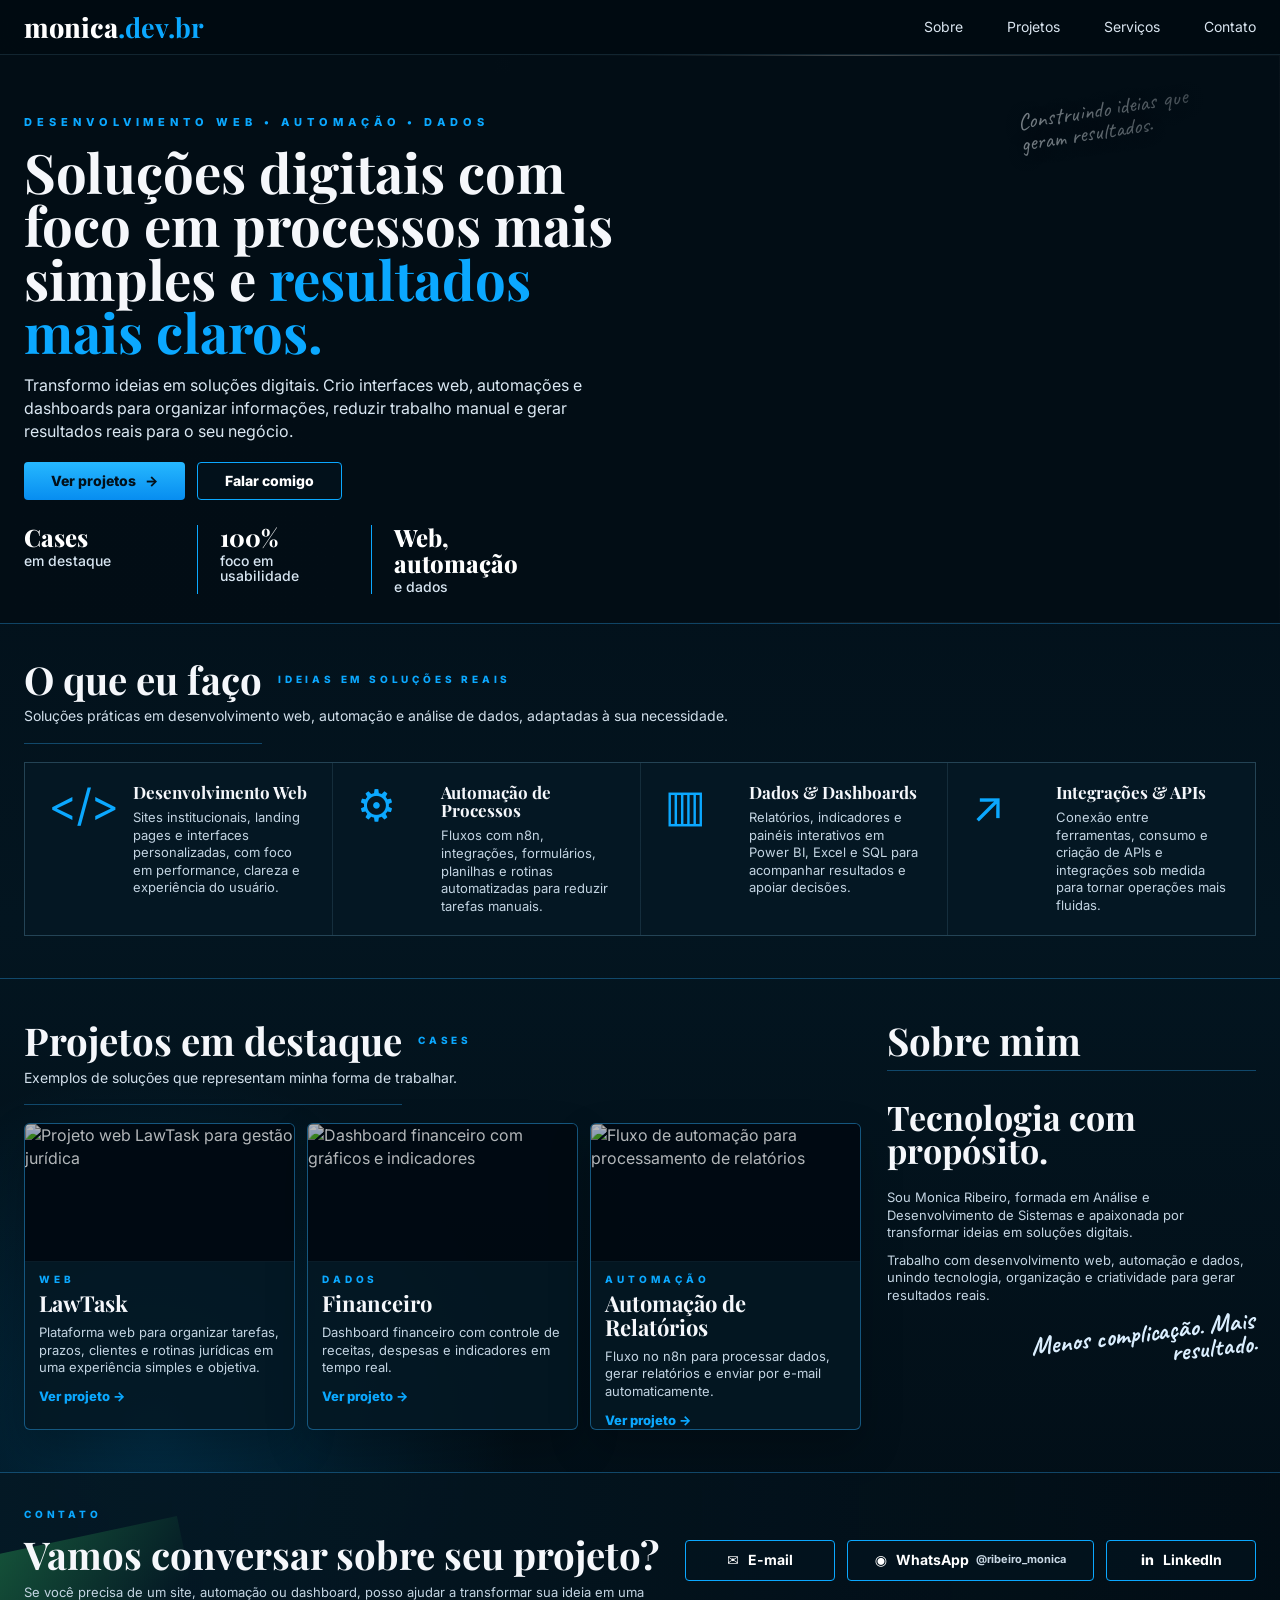
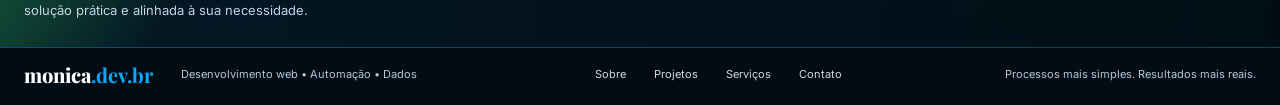
==== commit 49c25be0: "Add files via upload" ====
--- a/index.html
+++ b/index.html
@@ -1,21 +1,148 @@
 <!doctype html>
 <html lang="pt-BR">
 <head>
-<meta charset="utf-8"><meta name="viewport" content="width=device-width,initial-scale=1"><meta name="theme-color" content="#03111b">
-<meta name="description" content="Portfólio de Monica Ribeiro: desenvolvimento web, automação, dados e soluções digitais.">
-<title>monica.dev.br | Soluções digitais</title>
-<link rel="preconnect" href="https://fonts.googleapis.com"><link rel="preconnect" href="https://fonts.gstatic.com" crossorigin>
-<link href="https://fonts.googleapis.com/css2?family=Caveat:wght@500;700&family=Inter:wght@400;500;600;700;800&family=Playfair+Display:wght@700;800&display=swap" rel="stylesheet">
-<link rel="icon" href="assets/favicon.svg" type="image/svg+xml"><link rel="stylesheet" href="styles.css">
+  <meta charset="utf-8">
+  <meta name="viewport" content="width=device-width, initial-scale=1">
+  <meta name="theme-color" content="#03111b">
+  <meta name="description" content="Portfólio de Monica Ribeiro: desenvolvimento web, automação, dados e soluções digitais.">
+  <meta property="og:title" content="monica.dev.br">
+  <meta property="og:description" content="Soluções digitais com foco em processos mais simples e resultados mais claros.">
+  <meta property="og:type" content="website">
+  <meta property="og:url" content="https://monica.dev.br/">
+  <title>monica.dev.br | Soluções digitais</title>
+  <link rel="preconnect" href="https://fonts.googleapis.com">
+  <link rel="preconnect" href="https://fonts.gstatic.com" crossorigin>
+  <link href="https://fonts.googleapis.com/css2?family=Caveat:wght@500;700&family=Inter:wght@400;500;600;700;800&family=Playfair+Display:wght@700;800&display=swap" rel="stylesheet">
+  <link rel="icon" href="assets/favicon.svg" type="image/svg+xml">
+  <link rel="stylesheet" href="styles.css?v=20260915">
 </head>
-<body>
-<header class="site-header"><div class="container nav-wrap"><a class="logo" href="#inicio"><span>monica</span><strong>.dev.br</strong></a><nav class="nav" aria-label="Navegação principal"><a href="#sobre">Sobre</a><a href="#projetos">Projetos</a><a href="#servicos">Serviços</a><a href="#contato">Contato</a></nav><button class="menu-button" type="button" aria-label="Abrir menu" aria-expanded="false"><span></span><span></span></button></div></header>
-<main>
-<section class="hero" id="inicio"><div class="container hero-grid"><div class="hero-copy"><span class="eyebrow">Desenvolvimento web • automação • dados</span><h1>Soluções digitais com foco em processos mais simples e <em>resultados mais claros.</em></h1><p>Transformo ideias em soluções digitais. Crio interfaces web, automações e dashboards para organizar informações, reduzir trabalho manual e gerar resultados reais para o seu negócio.</p><div class="hero-actions"><a class="button primary" href="#projetos">Ver projetos <span>→</span></a><a class="button ghost" href="#contato">Falar comigo</a></div><div class="hero-stats"><strong><span>Cases</span> em destaque</strong><strong><span>100%</span> foco em usabilidade</strong><strong><span>Web, automação</span> e dados</strong></div></div><div class="hero-visual"><img src="assets/hero-desk.svg" alt=""><p class="hand-note">Construindo ideias que geram resultados.</p></div></div></section>
-<section class="section compact" id="servicos"><div class="container"><div class="section-title"><h2>O que eu faço</h2><span>Ideias em soluções reais</span><p>Soluções práticas em desenvolvimento web, automação e análise de dados, adaptadas à sua necessidade.</p></div><div class="service-grid"><article class="service-card"><div class="service-icon">&lt;/&gt;</div><div><h3>Desenvolvimento Web</h3><p>Sites institucionais, landing pages e interfaces personalizadas, com foco em performance, clareza e experiência do usuário.</p></div></article><article class="service-card"><div class="service-icon">⚙</div><div><h3>Automação de Processos</h3><p>Fluxos com n8n, integrações, formulários, planilhas e rotinas automatizadas para reduzir tarefas manuais.</p></div></article><article class="service-card"><div class="service-icon">▥</div><div><h3>Dados & Dashboards</h3><p>Relatórios, indicadores e painéis interativos em Power BI, Excel e SQL para acompanhar resultados e apoiar decisões.</p></div></article><article class="service-card"><div class="service-icon">↗</div><div><h3>Integrações & APIs</h3><p>Conexão entre ferramentas, consumo e criação de APIs sob medida para tornar operações mais fluidas.</p></div></article></div></div></section>
-<section class="section projects-section" id="projetos"><div class="container projects-layout"><div class="projects-main"><div class="section-title"><h2>Projetos em destaque</h2><a href="#projetos">Ver projetos em destaque <span>→</span></a><p>Exemplos de soluções que representam minha forma de trabalhar.</p></div><div class="project-grid"><article class="project-card"><img src="assets/project-bellograo.svg" alt="Página de cafeteria com cardápio online"><span>Web</span><h3>BelloGrão</h3><p>Site institucional para cafeteria, com cardápio online, design moderno e foco na experiência do cliente.</p><a href="projetos/bellograo.html">Ver projeto →</a></article><article class="project-card"><img src="assets/project-financeo.svg" alt="Dashboard financeiro"><span>Dados</span><h3>Financeiro</h3><p>Dashboard financeiro com controle de receitas, despesas e indicadores em tempo real.</p><a href="projetos/financeo.html">Ver projeto →</a></article><article class="project-card"><img src="assets/project-automation.svg" alt="Fluxo de automação"><span>Automação</span><h3>Automação de Relatórios</h3><p>Fluxo no n8n para processar dados, gerar relatórios e enviar por e-mail automaticamente.</p><a href="projetos/automacao-relatorios.html">Ver projeto →</a></article></div></div><aside class="about-card" id="sobre"><h2>Sobre mim</h2><div class="about-content"><img src="assets/about-monica.svg" alt="Monica Ribeiro em ambiente de trabalho"><div><h3>Tecnologia com propósito.</h3><p>Sou Monica Ribeiro, formada em Análise e Desenvolvimento de Sistemas e apaixonada por transformar ideias em soluções digitais.</p><p>Trabalho com desenvolvimento web, automação e dados, unindo tecnologia, organização e criatividade para gerar resultados reais.</p><strong>Menos complicação. Mais resultado.</strong></div></div></aside></div></section>
-<section class="contact-band" id="contato"><div class="container contact-wrap"><div><span>Contato</span><h2>Vamos conversar sobre seu projeto?</h2><p>Se você precisa de um site, automação ou dashboard, posso ajudar a transformar sua ideia em uma solução prática e alinhada à sua necessidade.</p></div><div class="contact-actions"><a href="mailto:contato@monica.dev.br">✉ <strong>E-mail</strong></a><a href="https://wa.me/@ribeiro_monica" target="_blank" rel="noopener noreferrer">◉ <strong>WhatsApp</strong><small>@ribeiro_monica</small></a><a href="https://www.linkedin.com/in/monicaprribeiro" target="_blank" rel="noopener noreferrer">in <strong>LinkedIn</strong></a></div></div></section>
-</main>
-<footer class="site-footer"><div class="container footer-wrap"><a class="logo footer-logo" href="#inicio"><span>monica</span><strong>.dev.br</strong></a><p>Desenvolvimento web • Automação • Dados</p><nav><a href="#sobre">Sobre</a><a href="#projetos">Projetos</a><a href="#servicos">Serviços</a><a href="#contato">Contato</a></nav><p>Processos mais simples. Resultados mais reais.</p></div></footer>
-<script src="script.js"></script>
-</body></html>
+
+<body class="mockup-inspired">
+  <header class="site-header">
+    <div class="container nav-wrap">
+      <a class="logo" href="#inicio" aria-label="monica.dev.br"><span>monica</span><strong>.dev.br</strong></a>
+      <nav class="nav" aria-label="Navegação principal">
+        <a href="#sobre">Sobre</a>
+        <a href="#projetos">Projetos</a>
+        <a href="#servicos">Serviços</a>
+        <a href="#contato">Contato</a>
+      </nav>
+      <button class="menu-button" type="button" aria-label="Abrir menu" aria-expanded="false"><span></span><span></span></button>
+    </div>
+  </header>
+
+  <main>
+    <section class="hero mockup-hero" id="inicio">
+      <div class="container hero-grid">
+        <div class="hero-copy">
+          <span class="eyebrow">Desenvolvimento web • automação • dados</span>
+          <h1>Soluções digitais com foco em processos mais simples e <em>resultados mais claros.</em></h1>
+          <p>Transformo ideias em soluções digitais. Crio interfaces web, automações e dashboards para organizar informações, reduzir trabalho manual e gerar resultados reais para o seu negócio.</p>
+          <div class="hero-actions">
+            <a class="button primary" href="#projetos">Ver projetos <span aria-hidden="true">→</span></a>
+            <a class="button ghost" href="#contato">Falar comigo</a>
+          </div>
+          <div class="hero-stats" aria-label="Resumo profissional">
+            <strong><span>Cases</span> em destaque</strong>
+            <strong><span>100%</span> foco em usabilidade</strong>
+            <strong><span>Web, automação</span> e dados</strong>
+          </div>
+        </div>
+
+        <div class="hero-visual" aria-label="Ambiente de trabalho com notebook exibindo dashboard">
+          <img src="https://images.unsplash.com/photo-1498050108023-c5249f4df085?auto=format&fit=crop&w=1800&q=88" alt="">
+          <p class="hand-note">Construindo ideias que geram resultados.</p>
+        </div>
+      </div>
+    </section>
+
+    <section class="section compact" id="servicos">
+      <div class="container">
+        <div class="section-title">
+          <h2>O que eu faço</h2>
+          <span>Ideias em soluções reais</span>
+          <p>Soluções práticas em desenvolvimento web, automação e análise de dados, adaptadas à sua necessidade.</p>
+        </div>
+        <div class="service-grid">
+          <article class="service-card"><div class="service-icon">&lt;/&gt;</div><div><h3>Desenvolvimento Web</h3><p>Sites institucionais, landing pages e interfaces personalizadas, com foco em performance, clareza e experiência do usuário.</p></div></article>
+          <article class="service-card"><div class="service-icon">⚙</div><div><h3>Automação de Processos</h3><p>Fluxos com n8n, integrações, formulários, planilhas e rotinas automatizadas para reduzir tarefas manuais.</p></div></article>
+          <article class="service-card"><div class="service-icon">▥</div><div><h3>Dados & Dashboards</h3><p>Relatórios, indicadores e painéis interativos em Power BI, Excel e SQL para acompanhar resultados e apoiar decisões.</p></div></article>
+          <article class="service-card"><div class="service-icon">↗</div><div><h3>Integrações & APIs</h3><p>Conexão entre ferramentas, consumo e criação de APIs e integrações sob medida para tornar operações mais fluidas.</p></div></article>
+        </div>
+      </div>
+    </section>
+
+    <section class="section projects-section" id="projetos">
+      <div class="container projects-layout">
+        <div class="projects-main">
+          <div class="section-title">
+            <h2>Projetos em destaque</h2>
+            <span>Cases</span>
+            <p>Exemplos de soluções que representam minha forma de trabalhar.</p>
+          </div>
+          <div class="project-grid">
+            <article class="project-card">
+              <img src="https://images.unsplash.com/photo-1454165804606-c3d57bc86b40?auto=format&fit=crop&w=1200&q=88" alt="Projeto web LawTask para gestão jurídica">
+              <span>Web</span>
+              <h3>LawTask</h3>
+              <p>Plataforma web para organizar tarefas, prazos, clientes e rotinas jurídicas em uma experiência simples e objetiva.</p>
+              <a href="projetos/lawtask.html">Ver projeto →</a>
+            </article>
+            <article class="project-card">
+              <img src="https://images.unsplash.com/photo-1551288049-bebda4e38f71?auto=format&fit=crop&w=1200&q=88" alt="Dashboard financeiro com gráficos e indicadores">
+              <span>Dados</span>
+              <h3>Financeiro</h3>
+              <p>Dashboard financeiro com controle de receitas, despesas e indicadores em tempo real.</p>
+              <a href="projetos/financeo.html">Ver projeto →</a>
+            </article>
+            <article class="project-card">
+              <img src="https://images.unsplash.com/photo-1516321318423-f06f85e504b3?auto=format&fit=crop&w=1200&q=88" alt="Fluxo de automação para processamento de relatórios">
+              <span>Automação</span>
+              <h3>Automação de Relatórios</h3>
+              <p>Fluxo no n8n para processar dados, gerar relatórios e enviar por e-mail automaticamente.</p>
+              <a href="projetos/automacao-relatorios.html">Ver projeto →</a>
+            </article>
+          </div>
+        </div>
+
+        <aside class="about-card" id="sobre">
+          <h2>Sobre mim</h2>
+          <div class="about-content">
+            <div>
+              <h3>Tecnologia com propósito.</h3>
+              <p>Sou Monica Ribeiro, formada em Análise e Desenvolvimento de Sistemas e apaixonada por transformar ideias em soluções digitais.</p>
+              <p>Trabalho com desenvolvimento web, automação e dados, unindo tecnologia, organização e criatividade para gerar resultados reais.</p>
+              <strong>Menos complicação. Mais resultado.</strong>
+            </div>
+          </div>
+        </aside>
+      </div>
+    </section>
+
+    <section class="contact-band" id="contato">
+      <div class="container contact-wrap">
+        <div>
+          <span>Contato</span>
+          <h2>Vamos conversar sobre seu projeto?</h2>
+          <p>Se você precisa de um site, automação ou dashboard, posso ajudar a transformar sua ideia em uma solução prática e alinhada à sua necessidade.</p>
+        </div>
+        <div class="contact-actions">
+          <a href="mailto:contato@monica.dev.br" aria-label="Enviar e-mail">✉ <strong>E-mail</strong></a>
+          <a href="https://wa.me/@ribeiro_monica" target="_blank" rel="noopener noreferrer" aria-label="Abrir WhatsApp de Monica Ribeiro">◉ <strong>WhatsApp</strong><small>@ribeiro_monica</small></a>
+          <a href="https://www.linkedin.com/in/monicaprribeiro" target="_blank" rel="noopener noreferrer" aria-label="Abrir LinkedIn">in <strong>LinkedIn</strong></a>
+        </div>
+      </div>
+    </section>
+  </main>
+
+  <footer class="site-footer">
+    <div class="container footer-wrap">
+      <a class="logo footer-logo" href="#inicio"><span>monica</span><strong>.dev.br</strong></a>
+      <p>Desenvolvimento web • Automação • Dados</p>
+      <nav aria-label="Navegação do rodapé"><a href="#sobre">Sobre</a><a href="#projetos">Projetos</a><a href="#servicos">Serviços</a><a href="#contato">Contato</a></nav>
+      <p>Processos mais simples. Resultados mais reais.</p>
+    </div>
+  </footer>
+  <script src="script.js"></script>
+</body>
+</html>
--- a/styles.css
+++ b/styles.css
@@ -1 +1,1659 @@
-:root{--bg:#02101a;--panel:rgba(5,26,39,.92);--text:#f5f7fb;--muted:#bfd0df;--blue:#0ba8ff;--line:rgba(46,174,255,.34);--soft:rgba(139,213,255,.13);--serif:"Playfair Display",Georgia,serif;--sans:Inter,system-ui,"Segoe UI",sans-serif;--hand:Caveat,"Segoe Print",cursive}*{box-sizing:border-box}html{scroll-behavior:smooth}body{margin:0;font-family:var(--sans);color:var(--text);background:linear-gradient(180deg,rgba(2,17,27,.2),rgba(2,17,27,.8)),radial-gradient(circle at 8% 82%,rgba(20,151,245,.25),transparent 20%),#020d15;line-height:1.45}a{color:inherit}img,svg{display:block;max-width:100%}.container{width:min(1332px,calc(100% - 48px));margin-inline:auto}.site-header{position:sticky;top:0;z-index:20;background:rgba(2,12,19,.78);border-bottom:1px solid var(--soft);backdrop-filter:blur(18px)}.nav-wrap{min-height:54px;display:flex;align-items:center;justify-content:space-between;gap:24px}.logo{font-family:var(--serif);font-size:27px;font-weight:800;text-decoration:none;white-space:nowrap}.logo span{color:#fff}.logo strong,.hero h1 em,.section-title span,.section-title a,.project-card span,.project-card a,.contact-wrap>div>span{color:var(--blue)}.nav{display:flex;gap:44px}.nav a{color:#d9e5f0;font-size:14px;text-decoration:none}.menu-button{display:none;width:42px;height:38px;border:1px solid var(--line);border-radius:8px;background:rgba(6,28,42,.8)}.menu-button span{display:block;width:18px;height:2px;margin:5px auto;background:#fff}.hero{position:relative;overflow:hidden;min-height:386px;border-bottom:1px solid var(--line)}.hero:before{content:"";position:absolute;inset:0;background:linear-gradient(90deg,#02101a 0%,rgba(2,16,26,.98) 30%,rgba(2,16,26,.2) 70%);pointer-events:none}.hero-grid{position:relative;display:grid;grid-template-columns:minmax(460px,.9fr) minmax(540px,1.1fr);gap:28px;align-items:stretch}.hero-copy{z-index:2;padding:52px 0 24px}.eyebrow{display:inline-block;margin-bottom:14px;color:var(--blue);font-size:11px;font-weight:800;letter-spacing:.45em;text-transform:uppercase}.hero h1,.section-title h2,.about-card h2,.about-card h3,.contact-wrap h2,.project-hero h1,.project-detail-grid h2,.feature-layout h2{font-family:var(--serif);letter-spacing:0}.hero h1{max-width:640px;margin:0;font-size:clamp(38px,3.9vw,52px);line-height:1.02}.hero h1 em{font-style:normal}.hero-copy p{max-width:590px;margin:16px 0 20px;color:#dbe8f3;font-size:16px}.hero-actions,.contact-actions,.project-actions{display:flex;flex-wrap:wrap;gap:12px}.button,.contact-actions a{min-height:38px;display:inline-flex;align-items:center;justify-content:center;gap:9px;padding:0 27px;border-radius:4px;text-decoration:none;font-size:14px;font-weight:800}.button.primary{color:#03101a;background:linear-gradient(180deg,#26b8ff,#078df0)}.button.ghost,.contact-actions a{border:1px solid var(--blue);background:rgba(2,20,32,.62)}.hero-stats{display:grid;grid-template-columns:repeat(3,minmax(120px,1fr));max-width:520px;margin-top:25px}.hero-stats strong{min-height:42px;padding-right:24px;color:#d8e6f2;font-size:14px;font-weight:500;line-height:1.08}.hero-stats strong+strong{padding-left:22px;border-left:1px solid var(--blue)}.hero-stats span{display:block;margin-bottom:2px;font-family:var(--serif);color:#fff;font-size:24px;font-weight:800}.hero-visual{position:relative;min-height:386px;overflow:hidden}.hero-visual>img{width:100%;height:100%;min-height:386px;object-fit:cover;opacity:.96}.hero-visual:after{content:"";position:absolute;inset:0;background:linear-gradient(90deg,rgba(2,16,26,.7),rgba(2,16,26,.08) 44%,rgba(2,16,26,.52))}.hand-note{position:absolute;right:36px;top:28px;z-index:2;max-width:150px;margin:0;color:#d8e8f8;font-family:var(--hand);font-size:23px;line-height:.95;transform:rotate(-9deg)}.section{padding:18px 0}.compact{border-bottom:1px solid var(--line)}.section-title{display:grid;grid-template-columns:auto 1fr auto;gap:16px;align-items:center;margin-bottom:12px}.section-title:after{content:"";height:1px;background:var(--line);order:2}.section-title h2,.about-card h2{margin:0;font-size:32px;line-height:1}.section-title span,.section-title a,.project-card span,.contact-wrap>div>span{font-size:10px;font-weight:800;letter-spacing:.38em;text-transform:uppercase}.section-title a{order:3;text-decoration:none}.section-title p{grid-column:1/-1;margin:-8px 0 0;color:#d1dfeb;font-size:14px}.service-grid{display:grid;grid-template-columns:repeat(4,minmax(0,1fr));gap:14px}.service-card{min-height:118px;display:grid;grid-template-columns:64px 1fr;gap:20px;padding:20px 24px;border:1px solid var(--line);border-radius:6px;background:linear-gradient(180deg,rgba(3,24,38,.92),rgba(3,18,29,.92))}.service-icon{color:var(--blue);font-size:44px}.service-card h3,.project-card h3{margin:0 0 8px;font-family:var(--serif);font-size:17px;line-height:1.08}.service-card p,.project-card p,.about-card p,.contact-wrap p,.project-detail-grid p,.feature-layout li{margin:0;color:#c3d4e2;font-size:13px;line-height:1.35}.projects-layout{display:grid;grid-template-columns:minmax(0,2fr) minmax(360px,.92fr);gap:24px}.project-grid{display:grid;grid-template-columns:repeat(3,minmax(0,1fr));gap:14px}.project-card{overflow:hidden;min-height:258px;border:1px solid var(--line);border-radius:6px;background:var(--panel)}.project-card img{width:100%;aspect-ratio:16/9;object-fit:cover;background:rgba(2,16,26,.9);border-bottom:1px solid var(--soft)}.project-card span,.project-card h3,.project-card p,.project-card a{display:block;margin-inline:14px}.project-card span{margin-top:10px;margin-bottom:6px}.project-card a{margin-top:10px;font-size:13px;font-weight:800;text-decoration:none}.about-card h2{margin-bottom:12px;padding-bottom:10px;border-bottom:1px solid var(--line)}.about-content{display:grid;grid-template-columns:200px 1fr;gap:18px}.about-content img{width:100%;height:278px;object-fit:cover;border:1px solid var(--line);border-radius:4px}.about-card h3{max-width:270px;margin:2px 0 22px;font-size:32px;line-height:.98}.about-card p+p{margin-top:10px}.about-card strong{display:block;max-width:230px;margin:18px 0 0 auto;color:#dbefff;font-family:var(--hand);font-size:26px;line-height:.9;text-align:right;transform:rotate(-7deg)}.contact-band{position:relative;overflow:hidden;padding:22px 0;border-block:1px solid var(--line);background:linear-gradient(90deg,rgba(2,15,24,.95),rgba(3,29,45,.9))}.contact-wrap{display:grid;grid-template-columns:1fr auto;gap:24px;align-items:center}.contact-wrap h2{margin:2px 0;font-size:31px}.contact-actions{justify-content:end}.contact-actions a{min-width:150px;min-height:41px}.contact-actions small{color:#c9d8e5;font-size:11px;font-weight:700}.site-footer{padding:17px 0 20px;background:#020c14}.footer-wrap{display:grid;grid-template-columns:auto 1fr auto 1fr;gap:28px;align-items:center;color:#b8c7d5;font-size:11px}.footer-logo{font-size:20px}.footer-wrap p{margin:0}.footer-wrap nav{display:flex;gap:28px}.footer-wrap nav a{text-decoration:none}.footer-wrap p:last-child{justify-self:end}.project-page{background:radial-gradient(circle at 86% 8%,rgba(20,151,245,.18),transparent 24%),linear-gradient(180deg,#02101a,#020c14)}.project-hero{padding:54px 0 34px;border-bottom:1px solid var(--line)}.project-hero-grid{display:grid;grid-template-columns:minmax(0,.9fr) minmax(520px,1.1fr);gap:38px;align-items:center}.back-link{display:inline-flex;margin-bottom:22px;color:#b9cde0;font-size:13px;font-weight:700;text-decoration:none}.project-hero h1{margin:0;font-size:clamp(44px,6vw,76px);line-height:.96}.project-hero p{max-width:620px;margin:18px 0 24px;color:#d8e6f2;font-size:17px}.project-hero img{width:100%;height:auto;border:1px solid var(--line);border-radius:8px;background:rgba(2,16,26,.82);box-shadow:0 28px 70px rgba(0,0,0,.34)}.project-detail-section,.project-feature-section{padding:28px 0;border-bottom:1px solid var(--soft)}.project-detail-grid{display:grid;grid-template-columns:repeat(3,1fr);gap:14px}.project-detail-grid article,.feature-layout>div{padding:24px;border:1px solid var(--line);border-radius:6px;background:var(--panel)}.project-detail-grid h2,.feature-layout h2{margin:0 0 12px;font-size:25px}.feature-layout{display:grid;grid-template-columns:minmax(0,1.1fr) minmax(320px,.9fr);gap:14px}.feature-layout ul{margin:0;padding-left:18px}.feature-layout li+li{margin-top:9px}.tech-list{display:flex;flex-wrap:wrap;gap:8px}.tech-list span{padding:8px 11px;border:1px solid var(--line);border-radius:4px;color:#d9ebf8;background:rgba(2,20,32,.72);font-size:12px;font-weight:800}@media(max-width:1180px){.hero-grid,.projects-layout,.project-hero-grid,.project-detail-grid,.feature-layout{grid-template-columns:1fr}.hero-visual{display:none}.service-grid{grid-template-columns:repeat(2,1fr)}.about-content{grid-template-columns:240px 1fr}.contact-wrap{grid-template-columns:1fr}.contact-actions{justify-content:start}}@media(max-width:820px){.container{width:min(100% - 28px,1332px)}.nav{position:absolute;top:55px;left:14px;right:14px;display:none;flex-direction:column;gap:0;padding:10px;border:1px solid var(--line);background:rgba(2,14,23,.98)}.nav.open{display:flex}.nav a{padding:12px 10px}.menu-button{display:block}.hero-copy{padding-top:38px}.hero h1{font-size:clamp(38px,11vw,58px)}.hero-stats,.project-grid,.service-grid,.about-content,.footer-wrap{grid-template-columns:1fr}.hero-stats strong+strong{margin-top:10px;padding-top:10px;padding-left:0;border-top:1px solid var(--line);border-left:0}.section-title{grid-template-columns:1fr;gap:8px}.section-title:after{display:none}.section-title a{order:initial}.section-title p{margin:0}.contact-actions a{flex:1 1 180px}.footer-wrap p:last-child{justify-self:start}}@media(max-width:520px){.logo{font-size:23px}.eyebrow{letter-spacing:.28em}.button,.contact-actions a{width:100%}.service-card{grid-template-columns:1fr}}
+:root {
+  --bg: #02101a;
+  --bg-2: #041925;
+  --panel: rgba(3, 21, 33, 0.86);
+  --panel-2: rgba(5, 26, 39, 0.92);
+  --text: #f5f7fb;
+  --muted: #bfd0df;
+  --dim: #7f96a9;
+  --blue: #0ba8ff;
+  --blue-2: #006fc8;
+  --line: rgba(46, 174, 255, 0.34);
+  --line-soft: rgba(139, 213, 255, 0.13);
+  --serif: "Playfair Display", Georgia, serif;
+  --sans: Inter, system-ui, -apple-system, BlinkMacSystemFont, "Segoe UI", sans-serif;
+  --hand: Caveat, "Segoe Print", cursive;
+}
+
+* {
+  box-sizing: border-box;
+}
+
+html {
+  scroll-behavior: smooth;
+}
+
+body {
+  margin: 0;
+  font-family: var(--sans);
+  color: var(--text);
+  background:
+    linear-gradient(180deg, rgba(2, 17, 27, 0.2), rgba(2, 17, 27, 0.8)),
+    radial-gradient(circle at 8% 82%, rgba(20, 151, 245, 0.25), transparent 20%),
+    #020d15;
+  line-height: 1.45;
+}
+
+a {
+  color: inherit;
+}
+
+img,
+svg {
+  display: block;
+  max-width: 100%;
+}
+
+.container {
+  width: min(1332px, calc(100% - 48px));
+  margin-inline: auto;
+}
+
+.site-header {
+  position: sticky;
+  top: 0;
+  z-index: 20;
+  background: rgba(2, 12, 19, 0.78);
+  border-bottom: 1px solid var(--line-soft);
+  backdrop-filter: blur(18px);
+}
+
+.nav-wrap {
+  min-height: 54px;
+  display: flex;
+  align-items: center;
+  justify-content: space-between;
+  gap: 24px;
+}
+
+.logo {
+  font-family: var(--serif);
+  font-size: 27px;
+  font-weight: 800;
+  line-height: 1;
+  text-decoration: none;
+  letter-spacing: 0;
+  white-space: nowrap;
+}
+
+.logo span {
+  color: #fff;
+}
+
+.logo strong,
+.hero h1 em,
+.section-title span,
+.section-title a,
+.project-card span,
+.project-card a,
+.contact-wrap > div > span {
+  color: var(--blue);
+}
+
+.nav {
+  display: flex;
+  align-items: center;
+  gap: 44px;
+}
+
+.nav a {
+  color: #d9e5f0;
+  font-size: 14px;
+  text-decoration: none;
+}
+
+.nav a:hover {
+  color: #fff;
+}
+
+.menu-button {
+  display: none;
+  width: 42px;
+  height: 38px;
+  border: 1px solid var(--line);
+  border-radius: 8px;
+  background: rgba(6, 28, 42, 0.8);
+}
+
+.menu-button span {
+  display: block;
+  width: 18px;
+  height: 2px;
+  margin: 5px auto;
+  background: #fff;
+}
+
+.hero {
+  position: relative;
+  overflow: hidden;
+  min-height: 386px;
+  border-bottom: 1px solid var(--line);
+}
+
+.hero::before {
+  content: "";
+  position: absolute;
+  inset: 0;
+  background:
+    linear-gradient(90deg, #02101a 0%, rgba(2, 16, 26, 0.98) 30%, rgba(2, 16, 26, 0.2) 70%),
+    radial-gradient(circle at 6% 92%, rgba(19, 169, 255, 0.25), transparent 19%);
+  pointer-events: none;
+}
+
+.hero-grid {
+  position: relative;
+  display: grid;
+  grid-template-columns: minmax(460px, 0.9fr) minmax(540px, 1.1fr);
+  gap: 28px;
+  align-items: stretch;
+}
+
+.hero-copy {
+  z-index: 2;
+  padding: 52px 0 24px;
+}
+
+.eyebrow {
+  display: inline-block;
+  margin-bottom: 14px;
+  color: var(--blue);
+  font-size: 11px;
+  font-weight: 800;
+  letter-spacing: 0.45em;
+  text-transform: uppercase;
+}
+
+.hero h1,
+.section-title h2,
+.about-card h2,
+.about-card h3,
+.contact-wrap h2 {
+  font-family: var(--serif);
+  letter-spacing: 0;
+}
+
+.hero h1 {
+  max-width: 640px;
+  margin: 0;
+  font-size: clamp(38px, 3.9vw, 52px);
+  line-height: 1.02;
+}
+
+.hero h1 em {
+  font-style: normal;
+}
+
+.hero-copy p {
+  max-width: 590px;
+  margin: 16px 0 20px;
+  color: #dbe8f3;
+  font-size: 16px;
+}
+
+.hero-actions,
+.contact-actions {
+  display: flex;
+  flex-wrap: wrap;
+  gap: 12px;
+}
+
+.button,
+.contact-actions a {
+  min-height: 38px;
+  display: inline-flex;
+  align-items: center;
+  justify-content: center;
+  gap: 9px;
+  padding: 0 27px;
+  border-radius: 4px;
+  text-decoration: none;
+  font-size: 14px;
+  font-weight: 800;
+  transition: transform 0.2s ease, border-color 0.2s ease, background 0.2s ease;
+}
+
+.button:hover,
+.contact-actions a:hover,
+.project-card:hover,
+.service-card:hover {
+  transform: translateY(-2px);
+}
+
+.button.primary {
+  color: #03101a;
+  background: linear-gradient(180deg, #26b8ff, #078df0);
+}
+
+.button.ghost,
+.contact-actions a {
+  border: 1px solid var(--blue);
+  color: #fff;
+  background: rgba(2, 20, 32, 0.62);
+}
+
+.hero-stats {
+  display: grid;
+  grid-template-columns: repeat(3, minmax(120px, 1fr));
+  gap: 0;
+  max-width: 520px;
+  margin-top: 25px;
+}
+
+.hero-stats strong {
+  min-height: 42px;
+  padding-right: 24px;
+  color: #d8e6f2;
+  font-size: 14px;
+  font-weight: 500;
+  line-height: 1.08;
+}
+
+.hero-stats strong + strong {
+  padding-left: 22px;
+  border-left: 1px solid var(--blue);
+}
+
+.hero-stats span {
+  display: block;
+  margin-bottom: 2px;
+  font-family: var(--serif);
+  color: #fff;
+  font-size: 24px;
+  font-weight: 800;
+}
+
+.hero-visual {
+  position: relative;
+  min-height: 386px;
+  overflow: hidden;
+}
+
+.hero-visual > img {
+  width: 100%;
+  height: 100%;
+  min-height: 386px;
+  object-fit: cover;
+  opacity: 0.96;
+  filter: saturate(1.08);
+}
+
+.hero-visual::after {
+  content: "";
+  position: absolute;
+  inset: 0;
+  background: linear-gradient(90deg, rgba(2, 16, 26, 0.7), rgba(2, 16, 26, 0.08) 44%, rgba(2, 16, 26, 0.52));
+}
+
+.hand-note {
+  position: absolute;
+  right: 36px;
+  top: 28px;
+  z-index: 2;
+  max-width: 150px;
+  margin: 0;
+  color: #d8e8f8;
+  font-family: var(--hand);
+  font-size: 23px;
+  line-height: 0.95;
+  transform: rotate(-9deg);
+}
+
+.section {
+  padding: 18px 0;
+}
+
+.compact {
+  border-bottom: 1px solid var(--line);
+}
+
+.section-title {
+  position: relative;
+  display: grid;
+  grid-template-columns: auto 1fr auto;
+  gap: 16px;
+  align-items: center;
+  margin-bottom: 12px;
+}
+
+.section-title::after {
+  content: "";
+  height: 1px;
+  background: var(--line);
+  order: 2;
+}
+
+.section-title h2,
+.about-card h2 {
+  margin: 0;
+  font-size: 32px;
+  line-height: 1;
+}
+
+.section-title span,
+.section-title a,
+.project-card span,
+.contact-wrap > div > span {
+  font-size: 10px;
+  font-weight: 800;
+  letter-spacing: 0.38em;
+  text-transform: uppercase;
+}
+
+.section-title a {
+  order: 3;
+  text-decoration: none;
+}
+
+.section-title p {
+  grid-column: 1 / -1;
+  margin: -8px 0 0;
+  color: #d1dfeb;
+  font-size: 14px;
+}
+
+.service-grid {
+  display: grid;
+  grid-template-columns: repeat(4, minmax(0, 1fr));
+  gap: 14px;
+}
+
+.service-card {
+  min-height: 118px;
+  display: grid;
+  grid-template-columns: 64px minmax(0, 1fr);
+  gap: 20px;
+  padding: 20px 24px;
+  border: 1px solid var(--line);
+  border-radius: 6px;
+  background: linear-gradient(180deg, rgba(3, 24, 38, 0.92), rgba(3, 18, 29, 0.92));
+  transition: transform 0.2s ease, border-color 0.2s ease;
+}
+
+.service-icon {
+  color: var(--blue);
+  font-size: 44px;
+  line-height: 1;
+}
+
+.service-card h3,
+.project-card h3 {
+  margin: 0 0 8px;
+  font-family: var(--serif);
+  font-size: 17px;
+  line-height: 1.08;
+}
+
+.service-card p,
+.project-card p,
+.about-card p,
+.contact-wrap p {
+  margin: 0;
+  color: #c3d4e2;
+  font-size: 13px;
+  line-height: 1.35;
+}
+
+.projects-section {
+  padding-bottom: 18px;
+}
+
+.projects-layout {
+  display: grid;
+  grid-template-columns: minmax(0, 2fr) minmax(360px, 0.92fr);
+  gap: 24px;
+}
+
+.project-grid {
+  display: grid;
+  grid-template-columns: repeat(3, minmax(0, 1fr));
+  gap: 14px;
+}
+
+.project-card {
+  overflow: hidden;
+  min-height: 258px;
+  border: 1px solid var(--line);
+  border-radius: 6px;
+  background: var(--panel-2);
+  transition: transform 0.2s ease, border-color 0.2s ease;
+}
+
+.project-card img {
+  width: 100%;
+  aspect-ratio: 16 / 9;
+  object-fit: cover;
+  object-position: center;
+  background: rgba(2, 16, 26, 0.9);
+  border-bottom: 1px solid var(--line-soft);
+}
+
+.project-card span,
+.project-card h3,
+.project-card p,
+.project-card a {
+  display: block;
+  margin-inline: 14px;
+}
+
+.project-card span {
+  margin-top: 10px;
+  margin-bottom: 6px;
+}
+
+.project-card a {
+  margin-top: 10px;
+  font-size: 13px;
+  font-weight: 800;
+  text-decoration: none;
+}
+
+.about-card h2 {
+  margin-bottom: 12px;
+  padding-bottom: 10px;
+  border-bottom: 1px solid var(--line);
+}
+
+.about-content {
+  display: grid;
+  grid-template-columns: 200px minmax(0, 1fr);
+  gap: 18px;
+}
+
+.about-content img {
+  width: 100%;
+  height: 278px;
+  object-fit: cover;
+  border: 1px solid var(--line);
+  border-radius: 4px;
+}
+
+.about-card h3 {
+  max-width: 270px;
+  margin: 2px 0 22px;
+  font-size: 32px;
+  line-height: 0.98;
+}
+
+.about-card p + p {
+  margin-top: 10px;
+}
+
+.about-card strong {
+  display: block;
+  max-width: 230px;
+  margin: 18px 0 0 auto;
+  color: #dbefff;
+  font-family: var(--hand);
+  font-size: 26px;
+  line-height: 0.9;
+  text-align: right;
+  transform: rotate(-7deg);
+}
+
+.contact-band {
+  position: relative;
+  overflow: hidden;
+  padding: 22px 0;
+  border-block: 1px solid var(--line);
+  background:
+    linear-gradient(90deg, rgba(2, 15, 24, 0.95), rgba(3, 29, 45, 0.9)),
+    radial-gradient(circle at 8% 50%, rgba(20, 151, 245, 0.28), transparent 18%);
+}
+
+.contact-band::before {
+  content: "";
+  position: absolute;
+  left: -22px;
+  bottom: -70px;
+  width: 220px;
+  height: 180px;
+  background: linear-gradient(135deg, rgba(33, 123, 72, 0.65), transparent 72%);
+  transform: rotate(-12deg);
+}
+
+.contact-wrap {
+  position: relative;
+  display: grid;
+  grid-template-columns: minmax(0, 1fr) auto;
+  gap: 24px;
+  align-items: center;
+}
+
+.contact-wrap h2 {
+  margin: 2px 0 2px;
+  font-size: 31px;
+}
+
+.contact-actions {
+  justify-content: end;
+}
+
+.contact-actions a {
+  min-width: 150px;
+  min-height: 41px;
+}
+
+.contact-actions small {
+  margin-left: -2px;
+  color: #c9d8e5;
+  font-size: 11px;
+  font-weight: 700;
+}
+
+.site-footer {
+  padding: 17px 0 20px;
+  background: #020c14;
+}
+
+.footer-wrap {
+  display: grid;
+  grid-template-columns: auto 1fr auto 1fr;
+  gap: 28px;
+  align-items: center;
+  color: #b8c7d5;
+  font-size: 11px;
+}
+
+.footer-logo {
+  font-size: 20px;
+}
+
+.footer-wrap p {
+  margin: 0;
+}
+
+.footer-wrap nav {
+  display: flex;
+  gap: 28px;
+}
+
+.footer-wrap nav a {
+  color: #cdd9e4;
+  text-decoration: none;
+}
+
+.footer-wrap p:last-child {
+  justify-self: end;
+}
+
+.project-page {
+  background:
+    radial-gradient(circle at 86% 8%, rgba(20, 151, 245, 0.18), transparent 24%),
+    linear-gradient(180deg, #02101a, #020c14);
+}
+
+.project-hero {
+  padding: 54px 0 34px;
+  border-bottom: 1px solid var(--line);
+}
+
+.project-hero-grid {
+  display: grid;
+  grid-template-columns: minmax(0, 0.9fr) minmax(520px, 1.1fr);
+  gap: 38px;
+  align-items: center;
+}
+
+.back-link {
+  display: inline-flex;
+  margin-bottom: 22px;
+  color: #b9cde0;
+  font-size: 13px;
+  font-weight: 700;
+  text-decoration: none;
+}
+
+.back-link:hover {
+  color: #fff;
+}
+
+.project-hero h1 {
+  margin: 0;
+  font-family: var(--serif);
+  font-size: clamp(44px, 6vw, 76px);
+  line-height: 0.96;
+}
+
+.project-hero p {
+  max-width: 620px;
+  margin: 18px 0 24px;
+  color: #d8e6f2;
+  font-size: 17px;
+}
+
+.project-actions {
+  display: flex;
+  flex-wrap: wrap;
+  gap: 12px;
+}
+
+.project-hero img {
+  width: 100%;
+  height: auto;
+  justify-self: end;
+  object-fit: cover;
+  object-position: center;
+  border: 1px solid var(--line);
+  border-radius: 8px;
+  background: rgba(2, 16, 26, 0.82);
+  box-shadow: 0 28px 70px rgba(0, 0, 0, 0.34);
+}
+
+.project-detail-section,
+.project-feature-section {
+  padding: 28px 0;
+  border-bottom: 1px solid var(--line-soft);
+}
+
+.project-detail-grid {
+  display: grid;
+  grid-template-columns: repeat(3, minmax(0, 1fr));
+  gap: 14px;
+}
+
+.project-detail-grid article,
+.feature-layout > div {
+  padding: 24px;
+  border: 1px solid var(--line);
+  border-radius: 6px;
+  background: var(--panel-2);
+}
+
+.project-detail-grid h2,
+.feature-layout h2 {
+  margin: 0 0 12px;
+  font-family: var(--serif);
+  font-size: 25px;
+}
+
+.project-detail-grid p,
+.feature-layout li {
+  color: #c3d4e2;
+  font-size: 14px;
+}
+
+.feature-layout {
+  display: grid;
+  grid-template-columns: minmax(0, 1.1fr) minmax(320px, 0.9fr);
+  gap: 14px;
+}
+
+.feature-layout ul {
+  margin: 0;
+  padding-left: 18px;
+}
+
+.feature-layout li + li {
+  margin-top: 9px;
+}
+
+.tech-list {
+  display: flex;
+  flex-wrap: wrap;
+  gap: 8px;
+}
+
+.tech-list span {
+  padding: 8px 11px;
+  border: 1px solid var(--line);
+  border-radius: 4px;
+  color: #d9ebf8;
+  background: rgba(2, 20, 32, 0.72);
+  font-size: 12px;
+  font-weight: 800;
+}
+
+@media (max-width: 1180px) {
+  .hero-grid,
+  .projects-layout,
+  .project-hero-grid {
+    grid-template-columns: 1fr;
+  }
+
+  .hero-visual {
+    display: none;
+  }
+
+  .service-grid {
+    grid-template-columns: repeat(2, minmax(0, 1fr));
+  }
+
+  .about-content {
+    grid-template-columns: 240px minmax(0, 1fr);
+  }
+
+  .contact-wrap {
+    grid-template-columns: 1fr;
+  }
+
+  .contact-actions {
+    justify-content: start;
+  }
+
+  .project-detail-grid,
+  .feature-layout {
+    grid-template-columns: 1fr;
+  }
+
+  .project-hero img {
+    justify-self: start;
+  }
+}
+
+@media (max-width: 820px) {
+  .container {
+    width: min(100% - 28px, 1332px);
+  }
+
+  .nav {
+    position: absolute;
+    top: 55px;
+    left: 14px;
+    right: 14px;
+    display: none;
+    flex-direction: column;
+    align-items: stretch;
+    gap: 0;
+    padding: 10px;
+    border: 1px solid var(--line);
+    background: rgba(2, 14, 23, 0.98);
+  }
+
+  .nav.open {
+    display: flex;
+  }
+
+  .nav a {
+    padding: 12px 10px;
+  }
+
+  .menu-button {
+    display: block;
+  }
+
+  .hero-copy {
+    padding-top: 38px;
+  }
+
+  .hero h1 {
+    font-size: clamp(38px, 11vw, 58px);
+  }
+
+  .hero-stats,
+  .project-grid,
+  .service-grid,
+  .about-content,
+  .footer-wrap {
+    grid-template-columns: 1fr;
+  }
+
+  .hero-stats strong + strong {
+    margin-top: 10px;
+    padding-top: 10px;
+    padding-left: 0;
+    border-top: 1px solid var(--line);
+    border-left: 0;
+  }
+
+  .section-title {
+    grid-template-columns: 1fr;
+    gap: 8px;
+  }
+
+  .section-title::after {
+    display: none;
+  }
+
+  .section-title a {
+    order: initial;
+  }
+
+  .section-title p {
+    margin: 0;
+  }
+
+  .about-content img {
+    height: auto;
+    max-height: 420px;
+  }
+
+  .contact-actions a {
+    flex: 1 1 180px;
+  }
+
+  .footer-wrap p:last-child {
+    justify-self: start;
+  }
+}
+
+@media (max-width: 520px) {
+  .logo {
+    font-size: 23px;
+  }
+
+  .eyebrow {
+    letter-spacing: 0.28em;
+  }
+
+  .button,
+  .contact-actions a {
+    width: 100%;
+  }
+
+  .service-card {
+    grid-template-columns: 1fr;
+  }
+}
+
+/* Editorial, less image-generated direction */
+.editorial {
+  background:
+    linear-gradient(180deg, rgba(2, 14, 22, 0.84), rgba(2, 12, 19, 0.96)),
+    #020d15;
+}
+
+.editorial .hero {
+  min-height: 0;
+  background:
+    linear-gradient(90deg, rgba(2, 16, 26, 0.98), rgba(3, 29, 45, 0.58)),
+    radial-gradient(circle at 78% 18%, rgba(11, 168, 255, 0.12), transparent 24%);
+}
+
+.editorial .hero::before {
+  display: none;
+}
+
+.editorial .hero-grid {
+  grid-template-columns: minmax(0, 0.98fr) minmax(360px, 0.82fr);
+  min-height: 520px;
+  align-items: center;
+}
+
+.editorial .hero-copy {
+  padding: 72px 0 54px;
+}
+
+.editorial .hero h1 {
+  max-width: 760px;
+  font-size: clamp(44px, 5.1vw, 76px);
+  line-height: 0.98;
+}
+
+.editorial .hero-copy p {
+  max-width: 680px;
+}
+
+.editorial .hero-stats {
+  display: none;
+}
+
+.signal-panel {
+  border: 1px solid var(--line);
+  border-radius: 6px;
+  background:
+    linear-gradient(180deg, rgba(6, 31, 47, 0.86), rgba(2, 17, 27, 0.96));
+  box-shadow: 0 26px 80px rgba(0, 0, 0, 0.24);
+  padding: 28px;
+}
+
+.signal-top {
+  display: flex;
+  justify-content: space-between;
+  gap: 20px;
+  padding-bottom: 22px;
+  border-bottom: 1px solid var(--line-soft);
+}
+
+.signal-top span,
+.preview-header span {
+  color: var(--blue);
+  font-size: 11px;
+  font-weight: 800;
+  letter-spacing: 0.22em;
+  text-transform: uppercase;
+}
+
+.signal-top strong {
+  max-width: 260px;
+  text-align: right;
+  font-family: var(--serif);
+  font-size: 24px;
+  line-height: 1;
+}
+
+.signal-grid {
+  display: grid;
+  grid-template-columns: repeat(2, minmax(0, 1fr));
+  gap: 1px;
+  margin-top: 18px;
+  background: var(--line-soft);
+  border: 1px solid var(--line-soft);
+}
+
+.signal-grid > div {
+  min-height: 124px;
+  padding: 18px;
+  background: #041623;
+}
+
+.signal-grid span {
+  color: var(--blue);
+  font-size: 12px;
+  font-weight: 800;
+}
+
+.signal-grid strong {
+  display: block;
+  margin-top: 26px;
+  font-family: var(--serif);
+  font-size: 30px;
+  line-height: 1;
+}
+
+.signal-grid small {
+  display: block;
+  margin-top: 7px;
+  color: #9fb8ca;
+}
+
+.signal-bars {
+  display: flex;
+  align-items: end;
+  gap: 10px;
+  height: 92px;
+  margin-top: 22px;
+  padding: 14px;
+  border: 1px solid var(--line-soft);
+}
+
+.signal-bars i {
+  flex: 1;
+  background: linear-gradient(180deg, #24b9ff, #006fc8);
+}
+
+.signal-bars i:nth-child(1) { height: 34%; }
+.signal-bars i:nth-child(2) { height: 58%; }
+.signal-bars i:nth-child(3) { height: 42%; }
+.signal-bars i:nth-child(4) { height: 78%; }
+.signal-bars i:nth-child(5) { height: 92%; }
+
+.editorial .section {
+  padding: 36px 0;
+}
+
+.editorial .projects-layout {
+  grid-template-columns: minmax(0, 1.7fr) minmax(320px, 0.7fr);
+}
+
+.editorial-project {
+  min-height: 332px;
+}
+
+.project-preview {
+  min-height: 152px;
+  padding: 16px;
+  border-bottom: 1px solid var(--line-soft);
+  background:
+    linear-gradient(135deg, rgba(3, 20, 32, 0.95), rgba(5, 35, 53, 0.82));
+}
+
+.preview-header {
+  display: flex;
+  align-items: baseline;
+  justify-content: space-between;
+  gap: 12px;
+  margin-bottom: 22px;
+}
+
+.preview-header b {
+  font-family: var(--serif);
+  font-size: 20px;
+}
+
+.preview-lines {
+  display: grid;
+  gap: 10px;
+}
+
+.preview-lines i {
+  height: 12px;
+  border-radius: 999px;
+  background: #164764;
+}
+
+.preview-lines i:nth-child(1) { width: 88%; }
+.preview-lines i:nth-child(2) { width: 68%; }
+.preview-lines i:nth-child(3) { width: 76%; }
+
+.preview-chip {
+  display: inline-flex;
+  margin-top: 22px;
+  padding: 7px 10px;
+  border: 1px solid var(--line);
+  color: #d9ebf8;
+  font-size: 11px;
+  font-weight: 800;
+  text-transform: uppercase;
+  letter-spacing: 0.12em;
+}
+
+.preview-kpis {
+  display: grid;
+  grid-template-columns: repeat(3, 1fr);
+  gap: 10px;
+  margin-bottom: 16px;
+}
+
+.preview-kpis i {
+  min-height: 42px;
+  padding: 12px 8px;
+  border: 1px solid var(--line-soft);
+  color: #d7e7f3;
+  font-size: 11px;
+  font-style: normal;
+  background: rgba(6, 31, 47, 0.72);
+}
+
+.preview-chart {
+  display: flex;
+  align-items: end;
+  gap: 9px;
+  height: 66px;
+}
+
+.preview-chart i {
+  flex: 1;
+  background: var(--blue);
+}
+
+.preview-chart i:nth-child(1) { height: 36%; }
+.preview-chart i:nth-child(2) { height: 58%; }
+.preview-chart i:nth-child(3) { height: 44%; }
+.preview-chart i:nth-child(4) { height: 73%; }
+.preview-chart i:nth-child(5) { height: 88%; }
+.preview-chart i:nth-child(6) { height: 62%; }
+
+.flow-row {
+  display: flex;
+  align-items: center;
+  gap: 9px;
+  min-height: 62px;
+}
+
+.flow-row i {
+  flex: 1;
+  min-width: 0;
+  padding: 13px 8px;
+  border: 1px solid var(--line);
+  color: #fff;
+  font-size: 12px;
+  font-style: normal;
+  text-align: center;
+}
+
+.flow-row em {
+  width: 24px;
+  height: 1px;
+  background: var(--blue);
+}
+
+.about-editorial {
+  border-left: 1px solid var(--line);
+  padding-left: 24px;
+}
+
+.about-copy-block {
+  border: 1px solid var(--line);
+  padding: 24px;
+  background: rgba(3, 21, 33, 0.62);
+}
+
+.about-tags {
+  display: flex;
+  flex-wrap: wrap;
+  gap: 8px;
+  margin-top: 18px;
+}
+
+.about-tags span {
+  padding: 7px 10px;
+  border: 1px solid var(--line);
+  color: #d7e7f3;
+  font-size: 11px;
+  font-weight: 800;
+}
+
+@media (max-width: 1180px) {
+  .editorial .hero-grid,
+  .editorial .projects-layout {
+    grid-template-columns: 1fr;
+  }
+
+  .signal-panel {
+    margin-bottom: 28px;
+  }
+
+  .about-editorial {
+    border-left: 0;
+    padding-left: 0;
+  }
+}
+
+@media (max-width: 820px) {
+  .editorial .hero-copy {
+    padding: 42px 0 26px;
+  }
+
+  .editorial .hero h1 {
+    font-size: clamp(36px, 10vw, 50px);
+  }
+
+  .signal-panel {
+    display: none;
+  }
+
+  .editorial-project {
+    min-height: 0;
+  }
+}
+
+/* Mockup-inspired photo direction */
+.mockup-inspired {
+  background:
+    radial-gradient(circle at 12% 84%, rgba(0, 168, 255, 0.18), transparent 20%),
+    linear-gradient(180deg, #020b13 0%, #031520 54%, #020d15 100%);
+}
+
+.mockup-inspired .site-header {
+  background: rgba(1, 11, 18, 0.66);
+}
+
+.mockup-inspired .hero {
+  min-height: 510px;
+  background: #020d15;
+}
+
+.mockup-inspired .hero::before {
+  z-index: 1;
+  background:
+    linear-gradient(90deg, #020d15 0%, rgba(2, 13, 21, 0.98) 28%, rgba(2, 13, 21, 0.3) 64%, rgba(2, 13, 21, 0.05) 100%),
+    radial-gradient(circle at 5% 88%, rgba(11, 168, 255, 0.22), transparent 20%);
+}
+
+.mockup-inspired .hero-grid {
+  grid-template-columns: minmax(0, 0.88fr) minmax(0, 1.12fr);
+  gap: 18px;
+  min-height: 510px;
+}
+
+.mockup-inspired .hero-copy {
+  align-self: center;
+  min-width: 0;
+  padding: 40px 0 28px;
+}
+
+.mockup-inspired .hero h1 {
+  max-width: 620px;
+  font-size: clamp(40px, 4.1vw, 58px);
+  line-height: 0.98;
+}
+
+.mockup-inspired .hero-copy p {
+  max-width: 590px;
+  font-size: 16px;
+  line-height: 1.42;
+}
+
+.mockup-inspired .hero-visual {
+  display: block;
+  min-width: 0;
+  min-height: 510px;
+  margin-right: calc((48px - (100vw - 100%)) * -0.5);
+  border-left: 1px solid rgba(46, 174, 255, 0.26);
+}
+
+.mockup-inspired .hero-visual > img {
+  min-height: 510px;
+  object-position: 48% center;
+  filter: saturate(1.12) contrast(1.06) brightness(0.74);
+}
+
+.mockup-inspired .hero-visual::after {
+  background:
+    linear-gradient(90deg, rgba(2, 13, 21, 0.72), rgba(2, 13, 21, 0.04) 42%, rgba(2, 13, 21, 0.32)),
+    linear-gradient(180deg, rgba(2, 13, 21, 0.2), rgba(2, 13, 21, 0.7));
+}
+
+.mockup-inspired .hand-note {
+  right: 34px;
+  top: 32px;
+  max-width: 190px;
+  color: #f5fbff;
+  text-shadow: 0 2px 14px rgba(0, 0, 0, 0.5);
+}
+
+.mockup-inspired .section {
+  padding: 42px 0;
+}
+
+.mockup-inspired .compact {
+  padding-top: 36px;
+}
+
+.mockup-inspired .section-title {
+  margin-bottom: 18px;
+}
+
+.mockup-inspired .section-title h2,
+.mockup-inspired .about-card h2,
+.mockup-inspired .contact-wrap h2 {
+  font-size: clamp(32px, 3vw, 46px);
+}
+
+.mockup-inspired .service-grid {
+  gap: 1px;
+  background: var(--line-soft);
+  border: 1px solid var(--line-soft);
+}
+
+.mockup-inspired .service-card {
+  border: 0;
+  border-radius: 0;
+  background: rgba(3, 21, 33, 0.92);
+}
+
+.mockup-inspired .projects-layout {
+  grid-template-columns: minmax(0, 2fr) minmax(360px, 0.88fr);
+  gap: 26px;
+  align-items: start;
+}
+
+.mockup-inspired .project-grid {
+  gap: 12px;
+}
+
+.mockup-inspired .project-card {
+  min-height: 0;
+  border-color: rgba(46, 174, 255, 0.42);
+  background: rgba(4, 24, 36, 0.86);
+  box-shadow: 0 18px 42px rgba(0, 0, 0, 0.22);
+}
+
+.mockup-inspired .project-card img {
+  aspect-ratio: 1.95 / 1;
+  filter: saturate(1.12) contrast(1.05) brightness(0.72);
+}
+
+.mockup-inspired .project-card:nth-child(1) img {
+  object-position: center 56%;
+}
+
+.mockup-inspired .project-card:nth-child(2) img {
+  object-position: center center;
+}
+
+.mockup-inspired .project-card:nth-child(3) img {
+  object-position: center 52%;
+}
+
+.mockup-inspired .project-card h3 {
+  font-size: 22px;
+}
+
+.mockup-inspired .about-card {
+  padding: 0;
+  border: 0;
+  background: transparent;
+}
+
+.mockup-inspired .about-card h2 {
+  border-bottom-color: var(--line);
+}
+
+.mockup-inspired .about-content {
+  grid-template-columns: 1fr;
+}
+
+.mockup-inspired .about-content img {
+  height: 214px;
+  filter: saturate(1.05) contrast(1.08) brightness(0.68);
+  object-position: center 55%;
+}
+
+.mockup-inspired .about-card h3 {
+  max-width: 330px;
+  font-size: 34px;
+}
+
+.mockup-inspired .contact-band {
+  padding: 28px 0;
+  background:
+    linear-gradient(90deg, rgba(4, 24, 36, 0.94), rgba(2, 13, 21, 0.78)),
+    url("https://images.unsplash.com/photo-1498050108023-c5249f4df085?auto=format&fit=crop&w=1800&q=88") center 55% / cover;
+}
+
+.project-hero-grid > img {
+  width: 100%;
+  height: min(36vw, 666px);
+  min-height: 430px;
+  object-fit: cover;
+  filter: saturate(1.08) contrast(1.06) brightness(0.72);
+}
+
+.project-hero-grid img[src*="stock-lawtask"] {
+  object-position: center 50%;
+}
+
+.project-hero-grid img[src*="stock-finance"] {
+  object-position: center center;
+}
+
+.project-hero-grid img[src*="stock-automation"] {
+  object-position: center 50%;
+}
+
+@media (max-width: 1180px) {
+  .mockup-inspired .hero-grid,
+  .mockup-inspired .projects-layout {
+    grid-template-columns: 1fr;
+  }
+
+  .mockup-inspired .hero-visual {
+    margin-right: 0;
+    border-left: 0;
+    border-top: 1px solid rgba(46, 174, 255, 0.26);
+  }
+}
+
+@media (max-width: 820px) {
+  .mockup-inspired .hero {
+    min-height: 0;
+  }
+
+  .mockup-inspired .hero-grid {
+    min-height: 0;
+  }
+
+  .mockup-inspired .hero h1 {
+    font-size: clamp(39px, 11vw, 54px);
+  }
+
+  .mockup-inspired .hero-visual {
+    min-height: 270px;
+  }
+
+  .mockup-inspired .hero-visual > img {
+    min-height: 270px;
+  }
+
+  .project-hero-grid > img {
+    height: auto;
+    min-height: 0;
+    aspect-ratio: 16 / 10;
+  }
+}
+
+/* Refinement after visual review */
+.mockup-inspired .hero {
+  min-height: 568px;
+}
+
+.mockup-inspired .hero::before {
+  z-index: 1;
+  background:
+    linear-gradient(90deg, #020d15 0%, rgba(2, 13, 21, 0.99) 30%, rgba(2, 13, 21, 0.84) 44%, rgba(2, 13, 21, 0.28) 65%, rgba(2, 13, 21, 0.86) 100%),
+    radial-gradient(circle at 5% 88%, rgba(11, 168, 255, 0.2), transparent 21%);
+}
+
+.mockup-inspired .hero-grid {
+  display: block;
+  min-height: 568px;
+}
+
+.mockup-inspired .hero-copy {
+  position: relative;
+  z-index: 3;
+  width: min(610px, 52vw);
+  padding: 54px 0 28px;
+}
+
+.mockup-inspired .hero h1 {
+  max-width: 610px;
+  font-size: clamp(48px, 4.25vw, 66px);
+}
+
+.mockup-inspired .hero-copy p {
+  max-width: 590px;
+}
+
+.mockup-inspired .hero-visual {
+  position: absolute;
+  inset: 0 calc((100vw - 100%) / -2) 0 38%;
+  z-index: 0;
+  width: auto;
+  min-width: 0;
+  min-height: 568px;
+  margin-right: 0;
+  border-left: 0;
+}
+
+.mockup-inspired .hero-visual > img {
+  height: 100%;
+  min-height: 568px;
+  object-position: center center;
+  filter: saturate(1.08) contrast(1.08) brightness(0.64);
+}
+
+.mockup-inspired .hero-visual::after {
+  background:
+    linear-gradient(90deg, #020d15 0%, rgba(2, 13, 21, 0.86) 16%, rgba(2, 13, 21, 0.12) 48%, rgba(2, 13, 21, 0.56)),
+    linear-gradient(180deg, rgba(2, 13, 21, 0.14), rgba(2, 13, 21, 0.78));
+}
+
+.mockup-inspired .hand-note {
+  right: 72px;
+  top: 42px;
+}
+
+.mockup-inspired .about-content img {
+  height: 214px;
+  object-position: center center;
+  filter: saturate(0.95) contrast(1.08) brightness(0.58);
+}
+
+.mockup-inspired .about-content > div {
+  padding-top: 28px;
+  border-top: 0;
+}
+
+.mockup-inspired .about-card h2 {
+  margin-bottom: 0;
+}
+
+@media (max-width: 1180px) {
+  .mockup-inspired .hero-copy {
+    width: min(610px, 58vw);
+  }
+
+  .mockup-inspired .hero-visual {
+    display: block;
+    left: 42%;
+    width: auto;
+    border-top: 0;
+  }
+}
+
+@media (max-width: 820px) {
+  .mockup-inspired .hero,
+  .mockup-inspired .hero-grid {
+    min-height: 0;
+  }
+
+  .mockup-inspired .hero-copy {
+    width: 100%;
+    padding: 40px 0 28px;
+  }
+
+  .mockup-inspired .hero-visual {
+    position: relative;
+    inset: auto;
+    width: 100%;
+    min-width: 0;
+    min-height: 260px;
+    border-left: 0;
+    border-top: 1px solid rgba(46, 174, 255, 0.26);
+  }
+
+  .mockup-inspired .hero-visual > img {
+    min-height: 260px;
+  }
+
+  .mockup-inspired .hand-note {
+    right: 22px;
+    top: 22px;
+  }
+}
+
+/* Project detail hero should blend like the home hero */
+.project-hero {
+  position: relative;
+  overflow: hidden;
+  min-height: 568px;
+  padding: 0;
+}
+
+.project-hero::before {
+  content: "";
+  position: absolute;
+  inset: 0;
+  z-index: 1;
+  background:
+    linear-gradient(90deg, #020d15 0%, rgba(2, 13, 21, 0.99) 32%, rgba(2, 13, 21, 0.88) 43%, rgba(2, 13, 21, 0.3) 66%, rgba(2, 13, 21, 0.86) 100%),
+    radial-gradient(circle at 8% 78%, rgba(11, 168, 255, 0.18), transparent 22%);
+  pointer-events: none;
+}
+
+.project-hero-grid {
+  display: block;
+  min-height: 568px;
+}
+
+.project-hero-grid > div {
+  position: relative;
+  z-index: 2;
+  width: min(640px, 52vw);
+  padding: 176px 0 96px;
+}
+
+.project-hero-grid > img {
+  position: absolute;
+  inset: 0 calc((100vw - 100%) / -2) 0 30%;
+  z-index: 0;
+  width: auto;
+  height: 100%;
+  min-height: 568px;
+  max-width: none;
+  border: 0;
+  border-radius: 0;
+  object-fit: cover;
+  object-position: center;
+  filter: saturate(1.06) contrast(1.08) brightness(0.58);
+}
+
+.project-hero::after {
+  content: "";
+  position: absolute;
+  inset: 0 calc((100vw - 100%) / -2) 0 30%;
+  z-index: 1;
+  background:
+    linear-gradient(90deg, #020d15 0%, rgba(2, 13, 21, 0.96) 18%, rgba(2, 13, 21, 0.34) 43%, rgba(2, 13, 21, 0.62) 100%),
+    linear-gradient(180deg, rgba(2, 13, 21, 0.12), rgba(2, 13, 21, 0.78));
+  pointer-events: none;
+}
+
+@media (max-width: 1180px) {
+  .project-hero-grid > div {
+    width: min(640px, 58vw);
+  }
+
+  .project-hero-grid > img,
+  .project-hero::after {
+    left: 34%;
+  }
+}
+
+@media (max-width: 820px) {
+  .project-hero {
+    min-height: 0;
+  }
+
+  .project-hero-grid {
+    min-height: 0;
+  }
+
+  .project-hero-grid > div {
+    width: 100%;
+    padding: 52px 0 30px;
+  }
+
+  .project-hero-grid > img {
+    position: relative;
+    inset: auto;
+    width: 100%;
+    height: auto;
+    min-height: 260px;
+    aspect-ratio: 16 / 10;
+  }
+
+  .project-hero::after {
+    inset: auto 0 0;
+    height: 260px;
+  }
+}
+
+/* Remove the split seam on project hero images */
+.project-hero::before {
+  background:
+    linear-gradient(90deg, #020d15 0%, rgba(2, 13, 21, 0.96) 28%, rgba(2, 13, 21, 0.68) 48%, rgba(2, 13, 21, 0.2) 72%, rgba(2, 13, 21, 0.7) 100%),
+    linear-gradient(180deg, rgba(2, 13, 21, 0.18), rgba(2, 13, 21, 0.62)),
+    radial-gradient(circle at 8% 78%, rgba(11, 168, 255, 0.18), transparent 22%);
+}
+
+.project-hero-grid > img {
+  inset: 0;
+  width: 100%;
+  height: 100%;
+  opacity: 0.9;
+  object-position: center center;
+  filter: saturate(1.06) contrast(1.04) brightness(0.78);
+}
+
+.project-hero::after {
+  inset: 0;
+  background:
+    linear-gradient(90deg, #020d15 0%, rgba(2, 13, 21, 0.86) 24%, rgba(2, 13, 21, 0.28) 54%, rgba(2, 13, 21, 0.52) 100%),
+    linear-gradient(180deg, rgba(2, 13, 21, 0.02), rgba(2, 13, 21, 0.58));
+}
+
+@media (max-width: 820px) {
+  .project-hero-grid > img {
+    position: absolute;
+    inset: 0;
+    width: 100%;
+    height: 100%;
+    min-height: 0;
+    aspect-ratio: auto;
+  }
+
+  .project-hero-grid > div {
+    min-height: 560px;
+    display: flex;
+    flex-direction: column;
+    justify-content: center;
+  }
+
+  .project-hero::after {
+    inset: 0;
+    height: auto;
+  }
+}
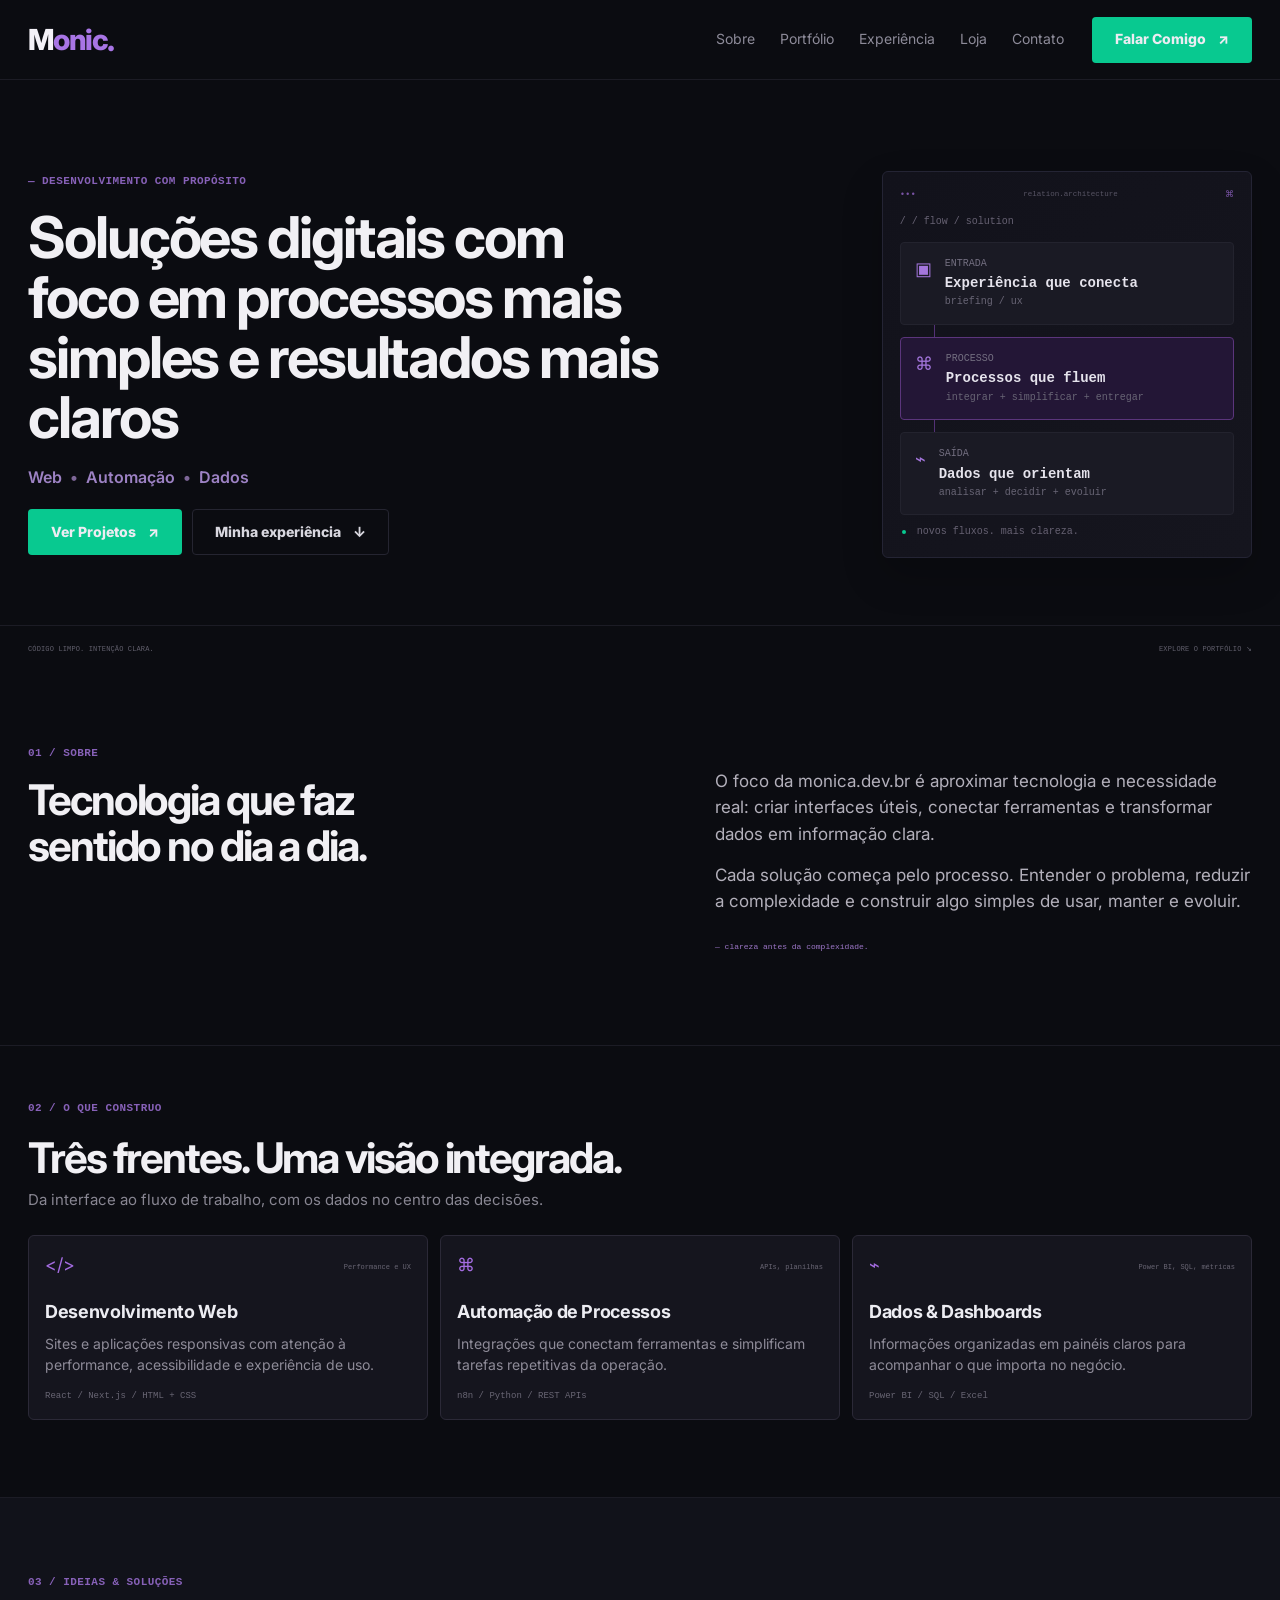
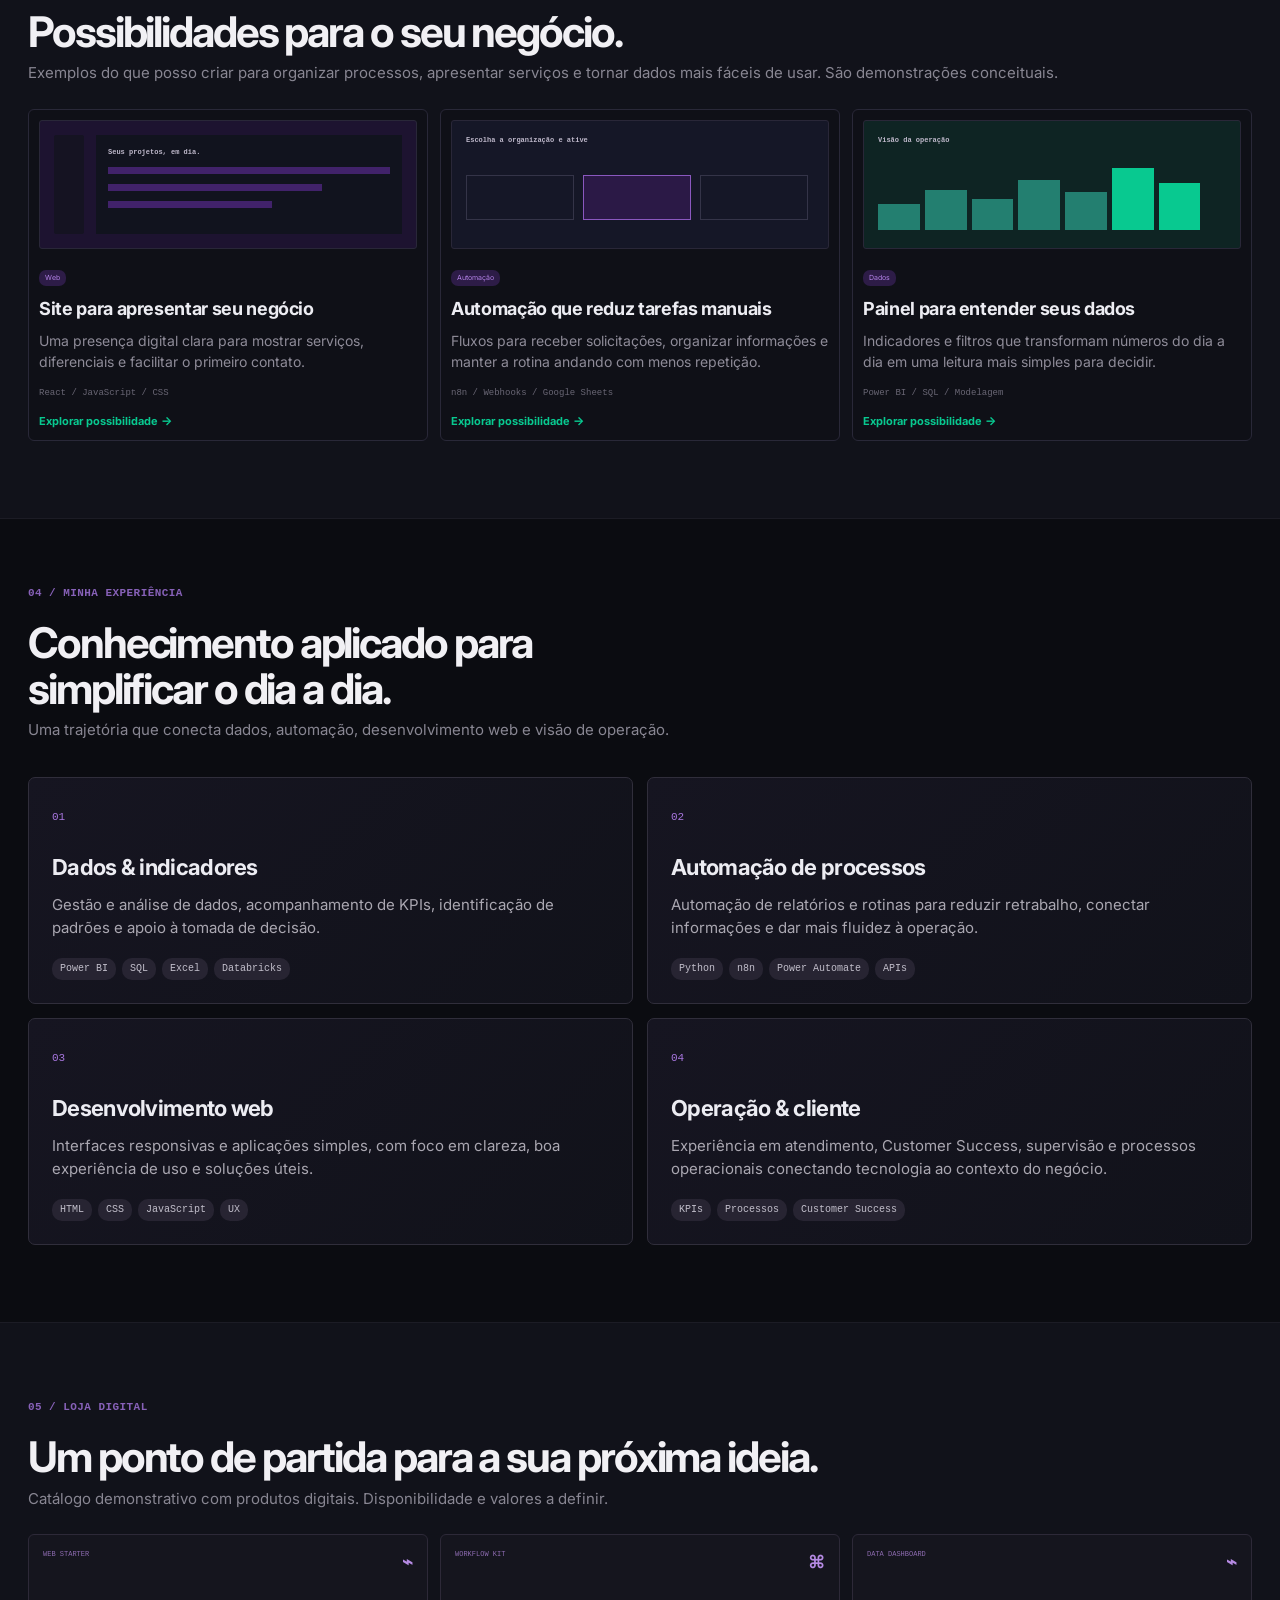
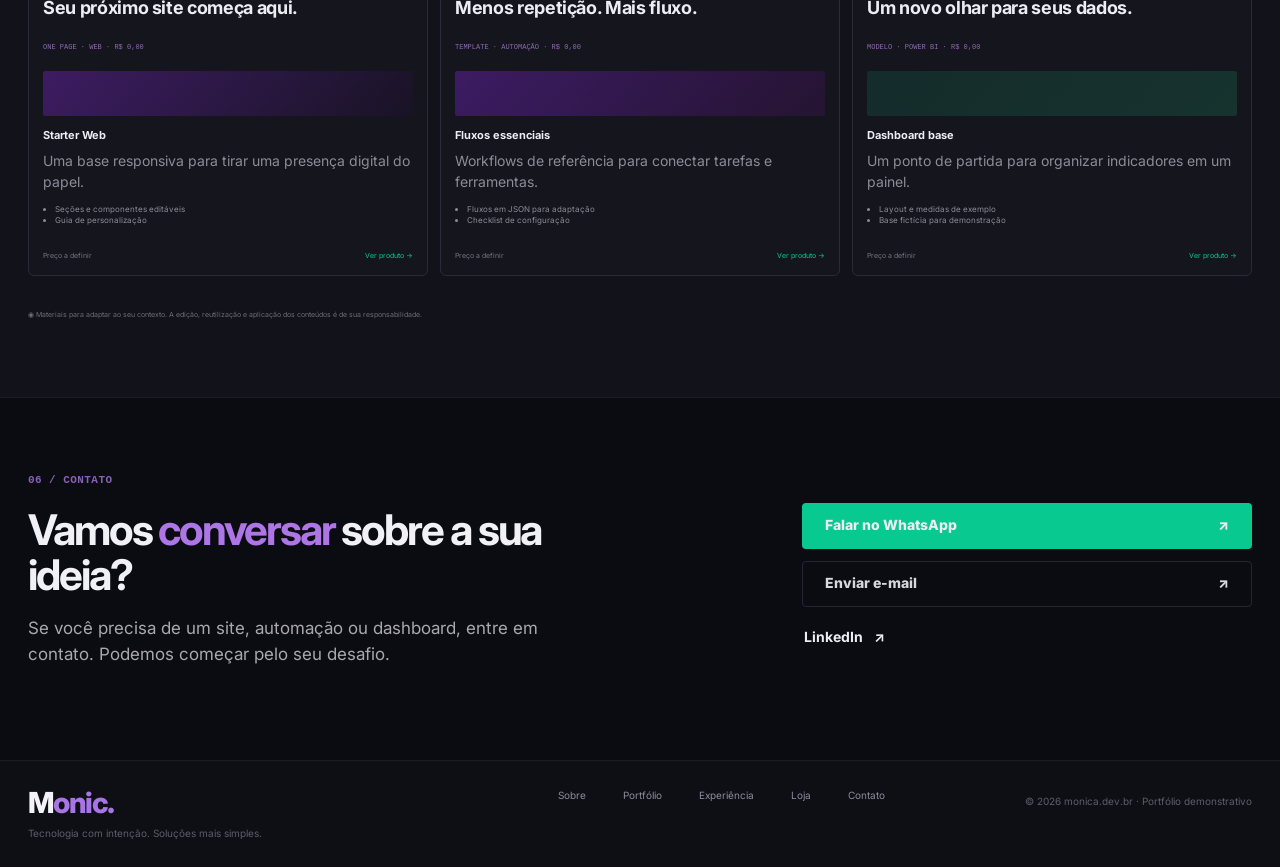
==== commit 3de640ae: "Atualiza landing page e experiência visual" ====
--- a/index.html
+++ b/index.html
@@ -2,6 +2,7 @@
 <html lang="pt-BR">
 <head>
   <meta charset="utf-8">
+  <meta name="google-site-verification" content="oUtxTkGjA_qhjIkEzoP8qnRLMPM1HIzTRCRcfFNDYOM" />
   <meta name="viewport" content="width=device-width, initial-scale=1">
   <meta name="theme-color" content="#03111b">
   <meta name="description" content="Portfólio de Monica Ribeiro: desenvolvimento web, automação, dados e soluções digitais.">
@@ -14,10 +15,48 @@
   <link rel="preconnect" href="https://fonts.gstatic.com" crossorigin>
   <link href="https://fonts.googleapis.com/css2?family=Caveat:wght@500;700&family=Inter:wght@400;500;600;700;800&family=Playfair+Display:wght@700;800&display=swap" rel="stylesheet">
   <link rel="icon" href="assets/favicon.svg" type="image/svg+xml">
-  <link rel="stylesheet" href="styles.css?v=20260915">
+  <link rel="stylesheet" href="styles.css?v=20261025-9">
 </head>
 
-<body class="mockup-inspired">
+<body class="reference-layout">
+  <div class="new-site">
+    <header class="ref-header">
+      <div class="container ref-nav">
+        <a class="ref-logo" href="#inicio">monica<span class="brand-dot">.</span><b>dev.br</b></a>
+        <nav class="ref-links" aria-label="Navegação principal"><a href="#sobre">Sobre</a><a href="#portfolio">Portfólio</a><a href="#curriculo">Currículo</a><a href="#loja">Loja</a><a href="#contato">Contato</a></nav>
+        <a class="ref-cta" href="#contato">Falar Comigo <span>↗</span></a>
+      </div>
+    </header>
+    <main>
+      <section class="ref-hero" id="inicio"><div class="container ref-hero-grid">
+        <div class="ref-hero-copy reveal"><p class="ref-label">— DESENVOLVIMENTO COM PROPÓSITO</p><h1>Soluções digitais com foco em processos mais simples e resultados mais claros</h1><p class="ref-tags">Web <i>•</i> Automação <i>•</i> Dados</p><div class="ref-actions"><a class="ref-button primary" href="#portfolio">Ver Projetos <span>↗</span></a><a class="ref-button secondary" href="#curriculo">Baixar CV (PDF) <span>⇩</span></a></div></div>
+        <div class="flow-card reveal"><div class="flow-top"><span>•••</span><small>relation.architecture</small><b>⌘</b></div><p class="flow-path">/ / flow / solution</p><div class="flow-step"><em>▣</em><div><small>ENTRADA</small><strong>Experiência que conecta</strong><span>briefing / ux</span></div></div><i class="flow-line"></i><div class="flow-step selected"><em>⌘</em><div><small>PROCESSO</small><strong>Processos que fluem</strong><span>integrar + simplificar + entregar</span></div></div><i class="flow-line"></i><div class="flow-step"><em>⌁</em><div><small>SAÍDA</small><strong>Dados que orientam</strong><span>analisar + decidir + evoluir</span></div></div><p class="flow-status"><b></b> novos fluxos. mais clareza.</p></div>
+      </div></section>
+      <div class="container ref-index"><span>CÓDIGO LIMPO. INTENÇÃO CLARA.</span><span>EXPLORE O PORTFÓLIO ↘</span></div>
+      <section class="ref-section intro" id="sobre"><div class="container intro-grid reveal"><div><p class="ref-label">01 / SOBRE</p><h2>Tecnologia que faz sentido no dia a dia.</h2></div><div><p>O foco da monica.dev.br é aproximar tecnologia e necessidade real: criar interfaces úteis, conectar ferramentas e transformar dados em informação clara.</p><p>Cada solução começa pelo processo. Entender o problema, reduzir a complexidade e construir algo simples de usar, manter e evoluir.</p><small>— clareza antes da complexidade.</small></div></div></section>
+      <section class="ref-section services" id="servicos"><div class="container"><p class="ref-label">02 / O QUE CONSTRUO</p><h2>Três frentes. Uma visão integrada.</h2><p class="section-subtitle">Da interface ao fluxo de trabalho, com os dados no centro das decisões.</p><div class="ref-service-grid">
+        <article class="ref-card reveal"><span>&lt;/&gt;</span><small>Performance e UX</small><h3>Desenvolvimento Web</h3><p>Sites e aplicações responsivas com atenção à performance, acessibilidade e experiência de uso.</p><footer>React / Next.js / HTML + CSS</footer></article>
+        <article class="ref-card reveal"><span>⌘</span><small>APIs, planilhas</small><h3>Automação de Processos</h3><p>Integrações que conectam ferramentas e simplificam tarefas repetitivas da operação.</p><footer>n8n / Python / REST APIs</footer></article>
+        <article class="ref-card reveal"><span>⌁</span><small>Power BI, SQL, métricas</small><h3>Dados &amp; Dashboards</h3><p>Informações organizadas em painéis claros para acompanhar o que importa no negócio.</p><footer>Power BI / SQL / Excel</footer></article>
+      </div></div></section>
+      <section class="ref-section portfolio" id="portfolio"><div class="container"><p class="ref-label">03 / PORTFÓLIO</p><h2>Ideias aplicadas. Soluções em contexto.</h2><p class="section-subtitle">Cases conceituais e estudos para demonstrar possibilidades. Não representam entregas ou resultados reais.</p><div class="ref-portfolio-grid">
+        <article class="project-tile reveal"><div class="tile-preview portal"><aside></aside><div><b>Seus projetos, em dia.</b><i></i><i></i><i></i></div></div><span class="pill">Web</span><h3>Studio · Portal de projetos</h3><p>Uma experiência responsiva para organizar projetos e acompanhar entregas.</p><footer>React / JavaScript / CSS</footer><a href="projetos/lawtask.html">Ver Detalhes <b>→</b></a></article>
+        <article class="project-tile reveal"><div class="tile-preview workflow"><b>Escolha a organização e ative</b><div><i></i><i class="on"></i><i></i></div></div><span class="pill">Automação</span><h3>Flow · Solicitações conectadas</h3><p>Do formulário à planilha, com visibilidade e automações em um único fluxo.</p><footer>n8n / Webhooks / Google Sheets</footer><a href="projetos/automacao-relatorios.html">Ver Detalhes <b>→</b></a></article>
+        <article class="project-tile reveal"><div class="tile-preview charts"><b>Visão da operação</b><div><i></i><i></i><i></i><i></i><i></i><i></i><i></i></div></div><span class="pill">Dados</span><h3>Insight · Painel de operação</h3><p>Indicadores e filtros para uma leitura mais clara da rotina do negócio.</p><footer>Power BI / SQL / Modelagem</footer><a href="projetos/financeo.html">Ver Detalhes <b>→</b></a></article>
+      </div></div></section>
+      <section class="ref-section resume" id="curriculo"><div class="container"><div class="resume-title"><div><p class="ref-label">04 / CURRÍCULO</p><h2>Trajetória &amp; repertório.</h2><p class="section-subtitle">Estrutura editável: preencha os campos com experiências, datas e formação reais.</p></div><a class="ref-button secondary" href="#contato">Baixar CV (PDF) <span>⇩</span></a></div><div class="resume-grid">
+        <div><h3>▣ &nbsp; Experiência Profissional</h3><article><small>[MÊS / ANO] — [PRESENTE]</small><h4>[Cargo / função mais recente]</h4><b>[Empresa ou projeto independente]</b><p>Descreva o contexto, suas responsabilidades e as tecnologias utilizadas nesta experiência.</p></article><article><small>[MÊS / ANO] — [MÊS / ANO]</small><h4>[Experiência anterior]</h4><b>[Empresa ou projeto independente]</b><p>Inclua atividades relevantes e resultados apenas quando comprovados.</p></article></div>
+        <div><h3>◇ &nbsp; Formação Acadêmica</h3><article><small>[PERÍODO] — [INSTITUIÇÃO]</small><h4>Análise e Desenvolvimento de Sistemas</h4><b>[Instituição de ensino]</b><p>Campo de formação e especificações. Confirmar curso, instituição e situação antes da publicação.</p></article><article><small>[ANO DE CONCLUSÃO]</small><h4>[Curso complementar / certificação]</h4><b>[Instituição ou plataforma]</b><p>Inclua uma formação relevante para Web, Automação ou Dados e sua carga horária, se aplicável.</p></article></div>
+      </div><div class="stack"><small>STACK DE REFERÊNCIA / AJUSTE AO PERFIL</small><div><span>JS</span><span>Python</span><span>n8n</span><span>SQL</span><span>React</span><span>HTML &amp; CSS</span><span>Power BI</span><span>Git</span><span>REST APIs</span></div></div></div></section>
+      <section class="ref-section store" id="loja"><div class="container"><p class="ref-label">05 / LOJA DIGITAL</p><h2>Um ponto de partida para a sua próxima ideia.</h2><p class="section-subtitle">Catálogo demonstrativo com produtos digitais. Disponibilidade e valores a definir.</p><div class="store-grid">
+        <article class="store-card reveal"><header><small>WEB STARTER</small><b>⌁</b></header><h3>Seu próximo site começa aqui.</h3><small>ONE PAGE · WEB · R$ 0,00</small><div class="store-art a"></div><h4>Starter Web</h4><p>Uma base responsiva para tirar uma presença digital do papel.</p><ul><li>Seções e componentes editáveis</li><li>Guia de personalização</li></ul><footer>Preço a definir <a href="#contato">Ver produto →</a></footer></article>
+        <article class="store-card reveal"><header><small>WORKFLOW KIT</small><b>⌘</b></header><h3>Menos repetição. Mais fluxo.</h3><small>TEMPLATE · AUTOMAÇÃO · R$ 0,00</small><div class="store-art b"></div><h4>Fluxos essenciais</h4><p>Workflows de referência para conectar tarefas e ferramentas.</p><ul><li>Fluxos em JSON para adaptação</li><li>Checklist de configuração</li></ul><footer>Preço a definir <a href="#contato">Ver produto →</a></footer></article>
+        <article class="store-card reveal"><header><small>DATA DASHBOARD</small><b>⌁</b></header><h3>Um novo olhar para seus dados.</h3><small>MODELO · POWER BI · R$ 0,00</small><div class="store-art c"></div><h4>Dashboard base</h4><p>Um ponto de partida para organizar indicadores em um painel.</p><ul><li>Layout e medidas de exemplo</li><li>Base fictícia para demonstração</li></ul><footer>Preço a definir <a href="#contato">Ver produto →</a></footer></article>
+      </div><p class="fine-print">◉ Materiais para adaptar ao seu contexto. A edição, reutilização e aplicação dos conteúdos é de sua responsabilidade.</p></div></section>
+      <section class="ref-section contact" id="contato"><div class="container contact-grid"><div class="reveal"><p class="ref-label">06 / CONTATO</p><h2>O que podemos <span>simplificar</span> juntos?</h2><p>Uma ideia, um processo que toma tempo ou dados que precisam de clareza. A conversa começa pelo seu desafio.</p><div class="contact-tags"><span>Web</span><span>Automação</span><span>Dados</span></div><small>Canal de contato a configurar antes da publicação.</small></div><form class="contact-form reveal"><h3>Conte um pouco sobre a sua ideia</h3><label>Seu nome<input type="text" placeholder="Como posso chamar você?"></label><label>Seu e-mail<input type="email" placeholder="Para continuarmos a conversa"></label><label>Seu desafio<textarea placeholder="O que você gostaria de construir ou melhorar?"></textarea></label><button class="ref-button primary" type="submit">Vamos conversar <span>↗</span></button><small>Prévia visual do formulário · envio não habilitado.</small></form></div></section>
+    </main>
+    <footer class="ref-footer"><div class="container"><div><a class="ref-logo" href="#inicio">monica<span class="brand-dot">.</span><b>dev.br</b></a><p>Tecnologia com intenção. Soluções mais simples.</p></div><nav><a href="#sobre">Sobre</a><a href="#portfolio">Portfólio</a><a href="#curriculo">Currículo</a><a href="#loja">Loja</a><a href="#contato">Contato</a></nav><small>© <span id="year"></span> monica.dev.br · Portfólio demonstrativo</small></div></footer>
+  </div>
   <header class="site-header">
     <div class="container nav-wrap">
       <a class="logo" href="#inicio" aria-label="monica.dev.br"><span>monica</span><strong>.dev.br</strong></a>
@@ -143,6 +182,6 @@
       <p>Processos mais simples. Resultados mais reais.</p>
     </div>
   </footer>
-  <script src="script.js"></script>
+  <script src="script.js?v=20261025-9"></script>
 </body>
 </html>
--- a/styles.css
+++ b/styles.css
@@ -1657,3 +1657,64 @@
     height: auto;
   }
 }
+
+/* Home page layout — October 2026 */
+.reference-layout { --ink:#ececf2; --muted:#8d8b99; --panel:#15151e; --line:#282731; --purple:#8d5bc9; --violet:#4d276f; --green:#08c990; margin:0; background:#0b0c11; color:var(--ink); font-family:Inter,Arial,sans-serif; font-size:12px; line-height:1.45; }
+.reference-layout > :not(.new-site) { display:none; }
+.reference-layout .new-site { display:block; overflow:hidden; }
+.reference-layout .container { width:min(1248px,calc(100% - 56px)); }
+.reference-layout a { color:inherit; }
+.ref-header { height:80px; border-bottom:1px solid #1c1c25; }
+.ref-nav { height:100%; display:flex; align-items:center; justify-content:space-between; gap:28px; }
+.ref-logo { color:#f2f1f5; font-size:16px; font-weight:800; letter-spacing:-.8px; text-decoration:none; }
+.ref-logo b { color:#a87ae4; font-weight:800; }
+.brand-dot { color:#a87ae4; display:inline-block; animation:brand-blink 1.15s step-end infinite; }
+@keyframes brand-blink { 0%,48%,100% { opacity:1; filter:drop-shadow(0 0 0 transparent); } 49%,74% { opacity:.12; filter:drop-shadow(0 0 8px #a87ae4); } }
+.ref-links { display:flex; gap:25px; margin-left:auto; }
+.ref-links a,.ref-footer nav a { color:#8d8b99; font-size:10px; text-decoration:none; transition:color .2s ease; }
+.ref-links a:hover,.ref-footer nav a:hover { color:#fff; }
+.ref-cta,.ref-button { display:inline-flex; align-items:center; justify-content:center; gap:12px; min-height:35px; padding:0 16px; border:1px solid transparent; border-radius:4px; color:#07140f; background:var(--green); font-size:10px; font-weight:800; text-decoration:none; transition:transform .2s ease,box-shadow .2s ease; }
+.ref-cta:hover,.ref-button:hover { transform:translateY(-2px); box-shadow:0 9px 22px rgba(8,201,144,.17); }
+.ref-hero { padding:91px 0 67px; border-bottom:1px solid #1c1c25; }
+.ref-hero-grid { display:grid; grid-template-columns:1.45fr .72fr; gap:108px; align-items:center; }
+.ref-label { margin:0 0 18px; color:#8761b8; font-family:ui-monospace,Consolas,monospace; font-size:8px; font-weight:700; letter-spacing:.04em; }
+.ref-hero h1,.ref-section h2 { margin:0; color:#f1f0f4; font-size:clamp(30px,3.1vw,50px); line-height:1.08; letter-spacing:-2.1px; }
+.ref-hero h1 { max-width:640px; }
+.ref-tags { margin:18px 0 20px; color:#9d82c4; font-size:11px; font-weight:600; word-spacing:4px; }
+.ref-tags i { color:#7d6697; font-style:normal; }
+.ref-actions { display:flex; gap:10px; }
+.ref-button.secondary { border-color:#252531; color:#d8d7df; background:transparent; }
+.flow-card { width:100%; max-width:394px; justify-self:end; padding:14px; border:1px solid #242434; border-radius:6px; background:linear-gradient(145deg,#12121b,#15151e); box-shadow:0 18px 42px rgba(0,0,0,.2); font-family:ui-monospace,Consolas,monospace; }
+.flow-top { display:flex; justify-content:space-between; color:#7953a5; font-size:9px; }.flow-top small{color:#585565}.flow-top b{font-weight:400}.flow-path{margin:13px 0 12px;color:#666172;font-size:8px}
+.flow-step { display:flex; gap:13px; min-height:65px; padding:14px; border:1px solid #23232e; border-radius:4px; background:#1a1a24; }.flow-step em{color:#a476dd;font-size:18px;font-style:normal}.flow-step div{display:grid;gap:2px}.flow-step small{color:#736f80;font-size:7px}.flow-step strong{color:#e5e3ec;font-size:10px}.flow-step span{color:#686575;font-size:7px}.flow-step.selected{border-color:#5b357c;background:#231636}.flow-line{display:block;width:1px;height:12px;margin-left:34px;background:#533176}.flow-status{margin:10px 2px 0;color:#666172;font-size:7px}.flow-status b{display:inline-block;width:4px;height:4px;margin-right:5px;border-radius:50%;background:var(--green)}
+.ref-index { display:flex; justify-content:space-between; padding:18px 0 0; color:#615f6c; font-family:ui-monospace,Consolas,monospace; font-size:7px; letter-spacing:.02em; }
+.ref-section { padding:77px 0; border-bottom:1px solid #1c1c25; }.ref-section h2{font-size:clamp(27px,2.5vw,38px)}.section-subtitle{margin:8px 0 25px;color:#888692;font-size:10px}.intro{padding:92px 0 89px}.intro-grid{display:grid;grid-template-columns:1fr 1fr;gap:150px}.intro-grid h2{max-width:430px}.intro-grid>div:last-child{padding-top:22px;color:#b3b0bb;font-size:12px}.intro-grid p{margin:0 0 15px}.intro-grid small{color:#9e77c9;font-family:ui-monospace,Consolas,monospace;font-size:8px}
+.services{padding-top:55px}.ref-service-grid,.ref-portfolio-grid,.store-grid{display:grid;grid-template-columns:repeat(3,1fr);gap:12px}.ref-card{min-height:166px;padding:16px;border:1px solid #2b2937;border-radius:6px;background:#15151e}.ref-card>span{display:block;margin-bottom:20px;color:#a46ce1;font-size:18px}.ref-card>small{float:right;margin-top:-37px;color:#696674;font-family:ui-monospace,Consolas,monospace;font-size:7px}.ref-card h3,.project-tile h3,.store-card h3{margin:0 0 8px;font-size:12px;letter-spacing:-.35px}.ref-card p,.project-tile p,.store-card p{margin:0;color:#8e8b98;font-size:9px}.ref-card footer,.project-tile footer{margin-top:15px;color:#696674;font-family:ui-monospace,Consolas,monospace;font-size:7px}
+.portfolio{background:#11121a}.project-tile{min-height:322px;padding:10px;border:1px solid #292838;border-radius:6px;background:#0f1017}.tile-preview{height:129px;margin-bottom:12px;padding:14px;border:1px solid #292738;border-radius:3px;color:#bfb9cb;font-family:ui-monospace,Consolas,monospace;font-size:7px}.portal{display:flex;gap:12px;background:#1d1330}.portal aside{width:30px;border-radius:2px;background:#151322}.portal>div{flex:1;padding:12px;background:#11131e}.portal b,.workflow b,.charts b{font-size:7px}.portal i{display:block;height:7px;margin-top:10px;background:#41226a}.portal i:nth-child(3){width:76%}.portal i:nth-child(4){width:58%}.workflow{background:#151727}.workflow>div{display:flex;gap:9px;margin-top:30px}.workflow i{width:31%;height:45px;border:1px solid #343448}.workflow i.on{border-color:#8a58bf;background:#2b1946}.charts{background:#0e2423}.charts>div{display:flex;align-items:end;gap:5px;height:70px;margin-top:15px}.charts i{width:12%;background:#237f70}.charts i:nth-child(1){height:38%}.charts i:nth-child(2){height:57%}.charts i:nth-child(3){height:44%}.charts i:nth-child(4){height:72%}.charts i:nth-child(5){height:54%}.charts i:nth-child(6){height:89%;background:#08c990}.charts i:nth-child(7){height:68%;background:#08c990}.pill{display:inline-block;margin:0 0 10px;padding:3px 6px;border-radius:7px;color:#b381e7;background:#2d1c47;font-size:7px}.project-tile h3,.project-tile p,.project-tile footer,.project-tile>a{display:block;margin-left:0}.project-tile>a{margin-top:12px;color:#08c990;font-size:8px;font-weight:700;text-decoration:none}.project-tile>a b{font-size:12px}
+.resume{padding-top:65px}.resume-title{display:flex;justify-content:space-between;align-items:flex-start}.resume-grid{display:grid;grid-template-columns:1fr 1fr;gap:120px;margin-top:36px}.resume-grid h3{margin:0 0 22px;color:#b490e2;font-size:10px}.resume-grid article{position:relative;margin:0 0 20px;padding-left:15px;border-left:1px solid #3a274f}.resume-grid article:before{content:"";position:absolute;left:-3px;top:3px;width:5px;height:5px;border-radius:50%;background:#8b5dbe}.resume-grid small,.stack small{color:#696674;font-family:ui-monospace,Consolas,monospace;font-size:7px}.resume-grid h4{margin:5px 0 1px;font-size:10px}.resume-grid b{color:#adabb5;font-size:8px}.resume-grid p{margin:6px 0 0;color:#757380;font-size:8px}.stack{margin-top:27px}.stack>div{display:flex;flex-wrap:wrap;gap:7px;margin-top:8px}.stack span,.contact-tags span{padding:3px 7px;border-radius:10px;color:#9d9aa7;background:#24242e;font-family:ui-monospace,Consolas,monospace;font-size:7px}
+.store{background:#11121a}.store-card{min-height:320px;padding:14px;border:1px solid #2d2938;border-radius:6px;background:#15151e}.store-card header{display:flex;justify-content:space-between;color:#b58ae3}.store-card header small,.store-card>small{color:#8d6bb0;font-family:ui-monospace,Consolas,monospace;font-size:7px}.store-card h3{margin-top:20px;font-size:15px}.store-art{height:45px;margin:15px 0 12px;border-radius:2px}.store-art.a{background:linear-gradient(130deg,#3d1c62,#191325)}.store-art.b{background:linear-gradient(130deg,#3c1b63,#251432)}.store-art.c{background:linear-gradient(130deg,#142c2b,#17332e)}.store-card h4{margin:0 0 6px;font-size:11px}.store-card ul{min-height:35px;margin:12px 0;padding-left:12px;color:#8e8b98;font-size:8px}.store-card footer{display:flex;justify-content:space-between;color:#777482;font-size:7px}.store-card footer a{color:#08c990;text-decoration:none}.fine-print{margin:34px 0 0;color:#706d7a;font-size:7px}
+.contact{padding:75px 0}.contact-grid{display:grid;grid-template-columns:1fr 1fr;gap:155px}.contact h2 span{color:#a66ddd}.contact-grid>div>p:not(.ref-label){max-width:445px;color:#918f9c;font-size:10px}.contact-tags{display:flex;gap:6px;margin:16px 0}.contact-grid>div>small{color:#5f5c69;font-family:ui-monospace,Consolas,monospace;font-size:7px}.contact-form{display:grid;gap:10px;padding:16px;border:1px solid #292837;border-radius:6px;background:#15151e}.contact-form h3{margin:0 0 2px;font-size:10px}.contact-form label{display:grid;gap:4px;color:#6d6a77;font-size:7px}.contact-form input,.contact-form textarea{width:100%;border:1px solid #292837;border-radius:3px;padding:9px;color:#d7d4dd;background:#0d0e14;font:8px Inter}.contact-form textarea{height:56px;resize:vertical}.contact-form .ref-button{width:100%;border:0}.contact-form>small{color:#5f5c69;font-size:6px}
+.ref-footer{padding:27px 0;background:#0e0f15}.ref-footer>.container{display:grid;grid-template-columns:1.5fr 1fr 1fr;gap:40px;align-items:start}.ref-footer p,.ref-footer small{margin:6px 0 0;color:#5f5c69;font-size:7px}.ref-footer nav{display:flex;justify-content:space-between}.ref-footer>div>small{text-align:right}
+.reveal{opacity:0;transform:translateY(16px);transition:opacity .65s ease,transform .65s ease}.reveal.is-visible{opacity:1;transform:none}
+@media (max-width:760px){.reference-layout .container{width:min(100% - 32px,1248px)}.ref-header{height:55px}.ref-links{display:none}.ref-cta{margin-left:auto;min-height:28px;padding:0 10px;font-size:7px}.ref-logo{font-size:11px}.ref-hero{padding:42px 0 16px}.ref-hero-grid,.intro-grid,.contact-grid{grid-template-columns:1fr;gap:30px}.ref-hero h1{font-size:30px;letter-spacing:-1.4px}.ref-tags{margin:12px 0}.ref-actions{display:grid;grid-template-columns:1fr 1fr}.ref-button{min-height:29px;padding:0 7px;font-size:7px}.flow-card{max-width:none;padding:10px}.flow-step{min-height:48px;padding:9px}.flow-line{height:8px}.ref-index{padding-top:13px;font-size:6px}.ref-section{padding:43px 0}.intro{padding:49px 0}.intro-grid>div:last-child{padding-top:0;font-size:10px}.ref-section h2{font-size:24px;letter-spacing:-1px}.section-subtitle{font-size:8px}.ref-service-grid,.ref-portfolio-grid,.store-grid{grid-template-columns:1fr}.ref-card{min-height:124px}.portfolio{padding-top:37px}.project-tile{min-height:0}.tile-preview{height:132px}.resume-title{display:block}.resume-title .ref-button{margin-top:18px}.resume-grid{grid-template-columns:1fr;gap:14px;margin-top:28px}.resume-grid article{margin-bottom:15px}.store-card{min-height:0}.contact-grid{gap:27px}.contact{padding-bottom:45px}.ref-footer>.container{grid-template-columns:1fr;gap:16px}.ref-footer nav{justify-content:flex-start;gap:17px}.ref-footer>div>small{text-align:left}.reveal{opacity:1;transform:none}.brand-dot{animation-duration:1.15s}}
+@media (prefers-reduced-motion:reduce){.brand-dot{animation:none}.reveal{opacity:1;transform:none;transition:none}}
+
+/* Readability, mark and direct contact refinements */
+.reference-layout{font-size:16px}.ref-logo{display:inline-flex;align-items:center;gap:5px;font-size:19px;letter-spacing:-1px}.ref-logo::before{content:"";width:27px;height:27px;background:url("/assets/favicon.svg") center/contain no-repeat;filter:drop-shadow(0 0 9px rgba(164,108,225,.38));animation:mark-float 3.4s ease-in-out infinite}.reference-layout .brand-dot{margin-left:-4px}.ref-links a{font-size:12px}.ref-cta,.ref-button{min-height:40px;padding:0 19px;font-size:12px}.ref-label{font-size:10px}.ref-hero h1{font-size:clamp(44px,4.2vw,68px);line-height:1.04}.ref-tags{font-size:14px}.flow-card{max-width:425px;padding:17px;animation:panel-float 5s ease-in-out infinite}.flow-step strong{font-size:12px}.flow-step span,.flow-step small{font-size:8px}.flow-path,.flow-status{font-size:8px}.ref-section h2{font-size:clamp(34px,3vw,48px)}.section-subtitle{font-size:13px}.intro-grid>div:last-child{font-size:15px;line-height:1.55}.ref-card h3,.project-tile h3,.store-card h3{font-size:16px}.ref-card p,.project-tile p,.store-card p{font-size:12px;line-height:1.5}.ref-card footer,.project-tile footer{font-size:9px}.project-tile>a{font-size:11px}.ref-footer p,.ref-footer small{font-size:10px}@keyframes mark-float{0%,100%{transform:translateY(0) rotate(0)}50%{transform:translateY(-3px) rotate(-3deg)}}@keyframes panel-float{0%,100%{transform:translateY(0)}50%{transform:translateY(-9px)}}.experience-content{padding-top:2px}.experience-heading{max-width:725px}.experience-heading h2{max-width:690px}.experience-grid{display:grid;grid-template-columns:repeat(2,1fr);gap:14px;margin-top:36px}.experience-card{min-height:205px;padding:23px;border:1px solid #302e3b;border-radius:7px;background:linear-gradient(135deg,#161521,#11121a);transition:transform .25s ease,border-color .25s ease}.experience-card:hover{transform:translateY(-5px);border-color:#7d52a7}.experience-card>span{color:#a876df;font-family:ui-monospace,Consolas,monospace;font-size:11px}.experience-card h3{margin:25px 0 9px;font-size:19px;letter-spacing:-.7px}.experience-card p{margin:0;color:#aaa7b1;font-size:13px;line-height:1.55}.experience-card footer{display:flex;flex-wrap:wrap;gap:6px;margin-top:18px}.experience-card footer b{padding:4px 8px;border-radius:10px;color:#c2bfcb;background:#272432;font-family:ui-monospace,Consolas,monospace;font-size:8px;font-weight:500}.direct-contact{display:grid;grid-template-columns:1.2fr .8fr;gap:100px;align-items:center}.direct-contact h2{max-width:620px}.direct-contact h2 span{color:#ad75e6}.direct-contact>div>p:not(.ref-label){max-width:560px;color:#aaa7b1;font-size:15px;line-height:1.55}.direct-actions{display:grid;gap:12px}.direct-actions .ref-button{width:100%;justify-content:space-between}.linkedin-link{padding:8px 2px;color:#b481e5;font-size:12px;font-weight:700;text-decoration:none}.linkedin-link span{margin-left:8px}@media (max-width:760px){.ref-logo{font-size:14px}.ref-logo::before{width:21px;height:21px}.ref-cta,.ref-button{min-height:35px;font-size:10px}.ref-hero h1{font-size:36px}.ref-tags{font-size:12px}.ref-section h2{font-size:29px}.intro-grid>div:last-child{font-size:13px}.experience-grid,.direct-contact{grid-template-columns:1fr;gap:13px}.experience-card{min-height:0;padding:18px}.experience-card h3{font-size:17px;margin-top:18px}.experience-card p{font-size:12px}.direct-contact>div>p:not(.ref-label){font-size:13px}.flow-card{animation:none}}
+
+/* Larger default scale for comfortable reading */
+.reference-layout{font-size:18px}.ref-links a{font-size:14px}.ref-cta,.ref-button{min-height:46px;padding:0 22px;font-size:14px}.ref-label{font-size:11px}.ref-hero h1{font-size:clamp(50px,4.5vw,74px)}.ref-tags{font-size:16px}.flow-card{max-width:455px}.flow-step strong{font-size:14px}.flow-step span,.flow-step small,.flow-path,.flow-status{font-size:10px}.ref-section h2{font-size:clamp(38px,3.3vw,54px)}.section-subtitle{font-size:15px}.intro-grid>div:last-child{font-size:17px}.ref-card h3,.project-tile h3,.store-card h3{font-size:18px}.ref-card p,.project-tile p,.store-card p{font-size:14px}.experience-card h3{font-size:22px}.experience-card p{font-size:15px}.experience-card footer b{font-size:10px}.direct-contact>div>p:not(.ref-label){font-size:17px}.linkedin-link{font-size:14px}@media (max-width:760px){.ref-links a{font-size:12px}.ref-cta,.ref-button{font-size:12px}.ref-hero h1{font-size:39px}.ref-section h2{font-size:32px}.intro-grid>div:last-child,.direct-contact>div>p:not(.ref-label){font-size:14px}.ref-card p,.project-tile p,.store-card p,.experience-card p{font-size:13px}}
+
+/* Marca: M. com ponto pulsante */
+.reference-layout .ref-logo{gap:0;font-size:0;line-height:1}.reference-layout .ref-logo::before{content:"M";width:auto;height:auto;background:none;color:#f4f2f8;font-family:Inter,Arial,sans-serif;font-size:29px;font-weight:800;letter-spacing:-2px;filter:none;animation:none}.reference-layout .ref-logo .brand-dot{display:inline-block;margin:0;color:#a875e5;font-size:31px;font-weight:800;line-height:.7;vertical-align:baseline;animation:brand-blink .9s step-end infinite}.reference-layout .ref-logo b{display:none}@media (max-width:760px){.reference-layout .ref-logo::before{font-size:25px}.reference-layout .ref-logo .brand-dot{font-size:27px}}
+
+/* Nome animado da marca */
+.reference-layout .ref-logo .logo-typed{display:inline-block;min-width:0;color:#a875e5;font-family:Inter,Arial,sans-serif;font-size:29px;font-weight:800;letter-spacing:-1.5px;line-height:1;white-space:nowrap}.reference-layout .ref-logo .brand-dot{margin-right:1px}@media (max-width:760px){.reference-layout .ref-logo .logo-typed{font-size:25px}}
+/* Sufixo digitado da marca */
+.reference-layout .ref-logo .logo-suffix{display:inline-block;color:#a875e5;font-family:Inter,Arial,sans-serif;font-size:29px;font-weight:800;letter-spacing:-1.5px;line-height:1;white-space:nowrap}@media (max-width:760px){.reference-layout .ref-logo .logo-suffix{font-size:25px}}
+
+/* Detail pages: larger and more readable copy */
+.project-site .detail-hero p:not(.ref-label){font-size:17px!important;line-height:1.6}.project-site .detail-back{font-size:13px!important}.project-site .detail-screen header{font-size:12px!important}.project-site .detail-screen header small{font-size:9px!important}.project-site .detail-grid small,.project-site .detail-grid article small{font-size:11px!important}.project-site .detail-grid h2{font-size:25px!important;line-height:1.15}.project-site .detail-grid p,.project-site .detail-tech p{font-size:14px!important;line-height:1.6}.project-site .feature-grid li{font-size:15px!important;line-height:1.5}.project-site .detail-tech .stack span{font-size:11px!important;padding:6px 10px}.project-site .detail-features .ref-label{font-size:12px}@media (max-width:760px){.project-site .detail-hero p:not(.ref-label){font-size:14px!important}.project-site .detail-grid h2{font-size:22px!important}.project-site .detail-grid p,.project-site .detail-tech p,.project-site .feature-grid li{font-size:13px!important}}
+
+/* Project detail pages */
+.detail-page{background:#0b0c11}.detail-hero{padding:80px 0 74px;border-bottom:1px solid #1c1c25;background:radial-gradient(circle at 82% 25%,rgba(105,55,151,.18),transparent 28%)}.detail-hero-grid{display:grid;grid-template-columns:1fr .84fr;gap:110px;align-items:center}.detail-back{display:inline-block;margin:0 0 32px;color:#9d78c9;font-size:9px;text-decoration:none}.detail-hero h1{margin:0;color:#f0eef4;font-size:clamp(43px,5vw,70px);letter-spacing:-3px;line-height:1}.detail-hero p:not(.ref-label){max-width:525px;margin:20px 0 24px;color:#a09da9;font-size:12px}.detail-screen{min-height:276px;padding:16px;border:1px solid #322545;border-radius:7px;background:#15141e;box-shadow:0 30px 70px rgba(0,0,0,.26);font-family:ui-monospace,Consolas,monospace}.detail-screen header{display:flex;justify-content:space-between;padding-bottom:14px;border-bottom:1px solid #292636;font-size:9px}.detail-screen header span{color:#b788ea}.detail-screen header span span{color:#777182}.detail-screen header small{color:#656071;font-size:7px}.screen-nav{width:24%;height:7px;margin:16px 0;background:#302044}.screen-content{padding:7px}.screen-kpis{display:flex;gap:8px}.screen-kpis i{width:33%;height:40px;border:1px solid #363143;background:#1d1b27}.screen-table{display:grid;gap:9px;margin-top:20px}.screen-table i{height:10px;background:#282333}.screen-table i:nth-child(2){width:78%}.screen-table i:nth-child(3){width:90%}.law .screen-table i:last-child{background:#502a7b}.data{background:#102020}.data .screen-kpis i{background:#173130;border-color:#25504a}.screen-bars{display:flex;align-items:end;gap:8px;height:135px;margin-top:19px}.screen-bars i{width:11%;background:#237d6e}.screen-bars i:nth-child(1){height:33%}.screen-bars i:nth-child(2){height:53%}.screen-bars i:nth-child(3){height:43%}.screen-bars i:nth-child(4){height:79%}.screen-bars i:nth-child(5){height:60%}.screen-bars i:nth-child(6){height:93%;background:#08c990}.screen-bars i:nth-child(7){height:72%;background:#08c990}.automation{background:#181124}.flow-node-row{display:flex;align-items:center;justify-content:space-between;margin:52px 0 30px}.flow-node-row i{padding:12px 7px;border:1px solid #3c2b50;border-radius:3px;color:#81758d;font-style:normal;font-size:7px}.flow-node-row i.active{border-color:#9b61d7;color:#c69af0;background:#2f1c46}.flow-node-row b{color:#8d5bc9}.detail-summary{padding:70px 0}.detail-grid{display:grid;grid-template-columns:repeat(3,1fr);gap:12px}.detail-grid article{min-height:191px;padding:19px;border:1px solid #2b2937;border-radius:6px;background:#15151e}.detail-grid small{color:#a779da;font-family:ui-monospace,Consolas,monospace;font-size:8px}.detail-grid h2{margin:29px 0 12px;font-size:18px;letter-spacing:-.8px}.detail-grid p,.detail-tech p{margin:0;color:#8e8b98;font-size:9px}.detail-features{background:#11121a}.feature-grid{display:grid;grid-template-columns:1.1fr .7fr;gap:150px}.feature-grid h2{max-width:380px}.feature-grid ul{padding:0;margin:24px 0 0;list-style:none}.feature-grid li{padding:11px 0;border-top:1px solid #292732;color:#aaa7b1;font-size:10px}.feature-grid li:before{content:"↗";margin-right:12px;color:#a36bdc}.detail-tech{padding-top:43px}.detail-tech .stack{margin-top:18px}.detail-tech p{margin-top:26px}.project-site .ref-footer{border-top:1px solid #1c1c25}@media (max-width:760px){.detail-hero{padding:45px 0}.detail-hero-grid,.detail-grid,.feature-grid{grid-template-columns:1fr;gap:25px}.detail-hero h1{font-size:39px}.detail-hero p:not(.ref-label){font-size:10px}.detail-screen{min-height:230px}.detail-grid article{min-height:0}.detail-grid h2{margin-top:21px}.detail-features{padding-bottom:45px}.detail-tech{padding-top:0}}
